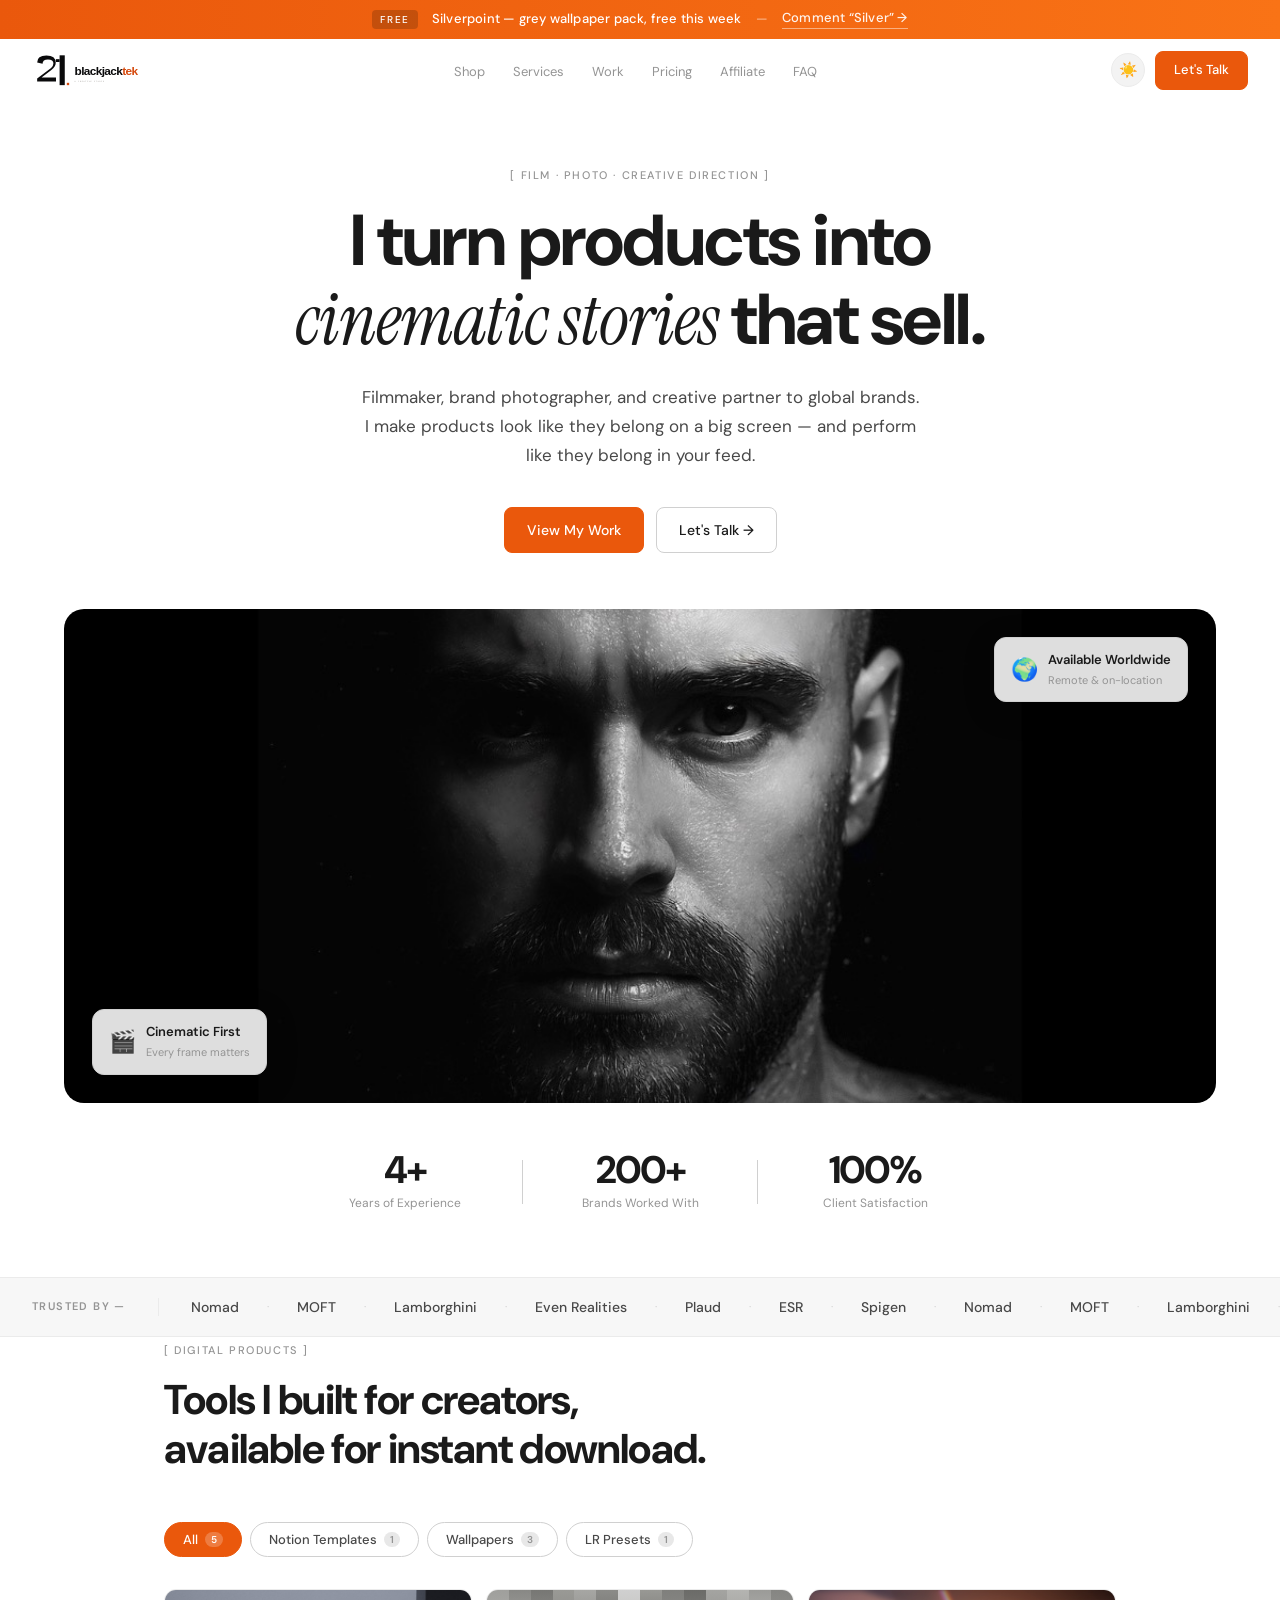
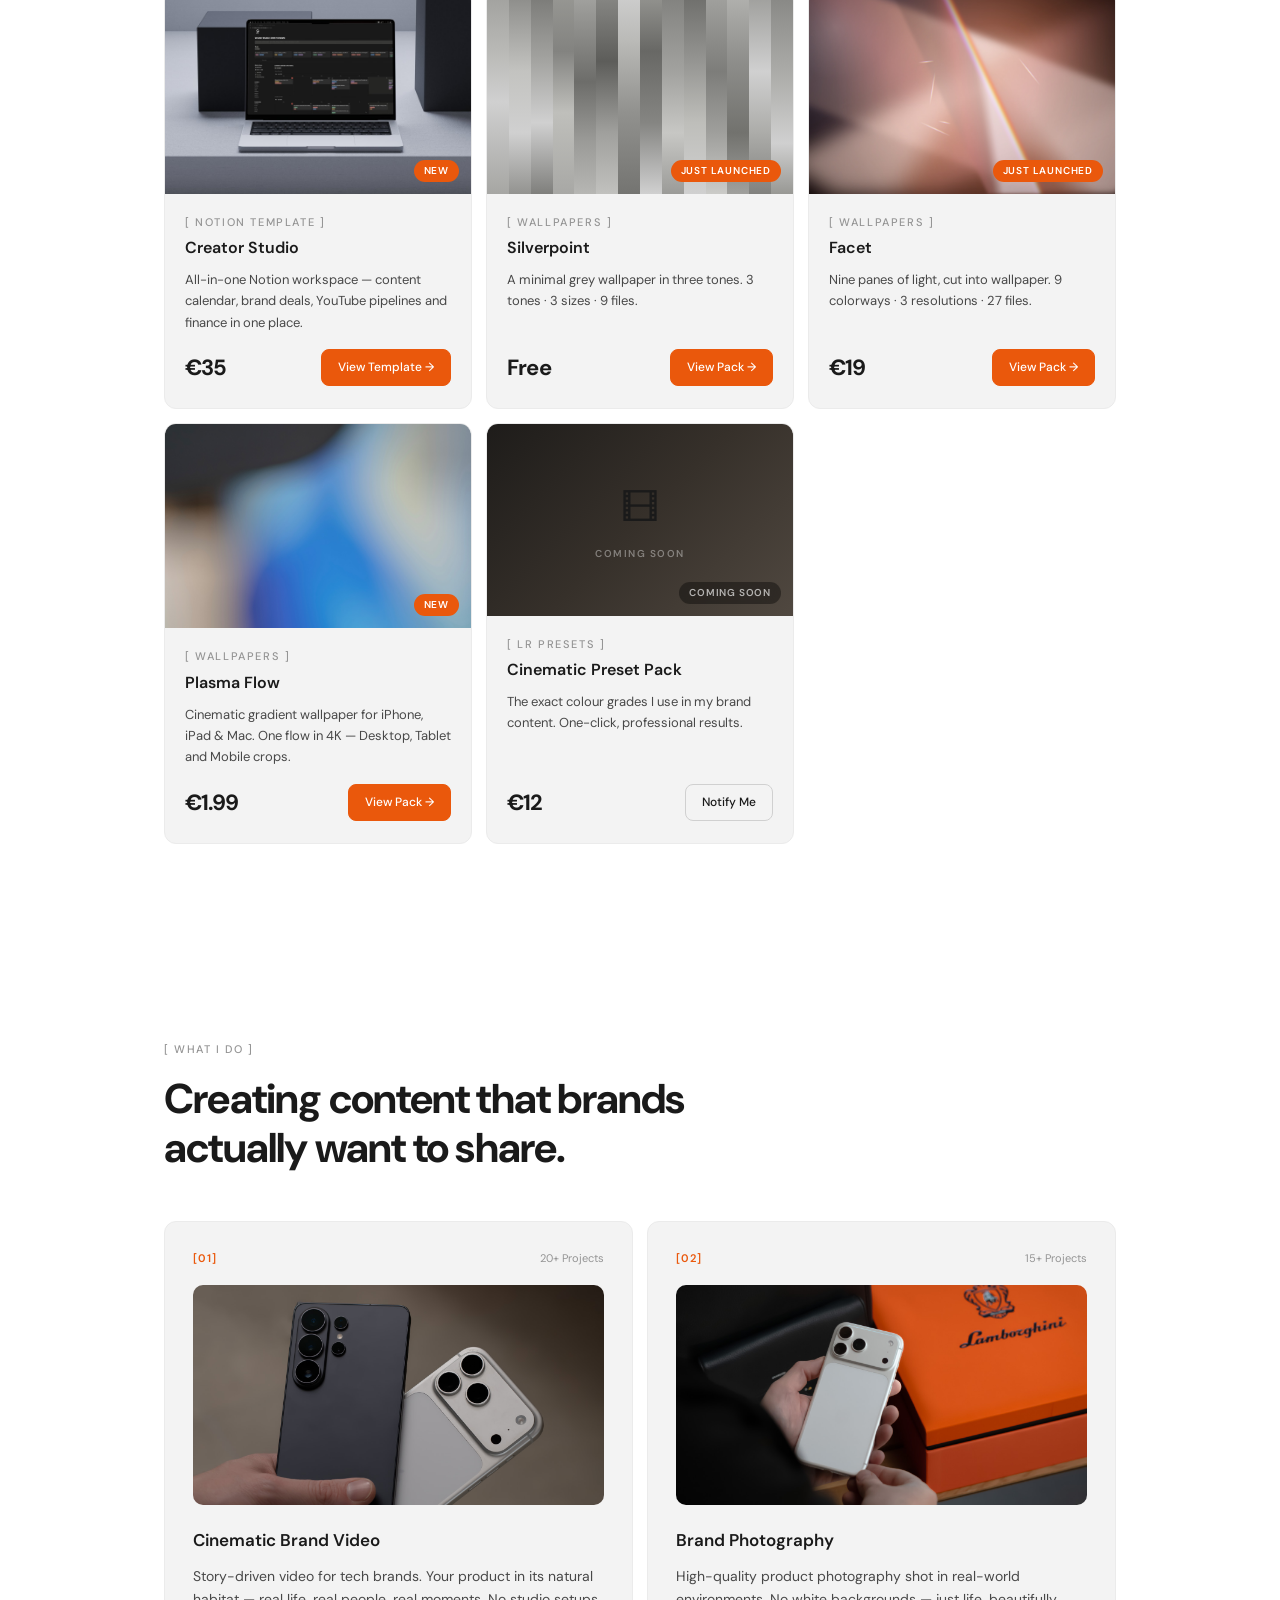
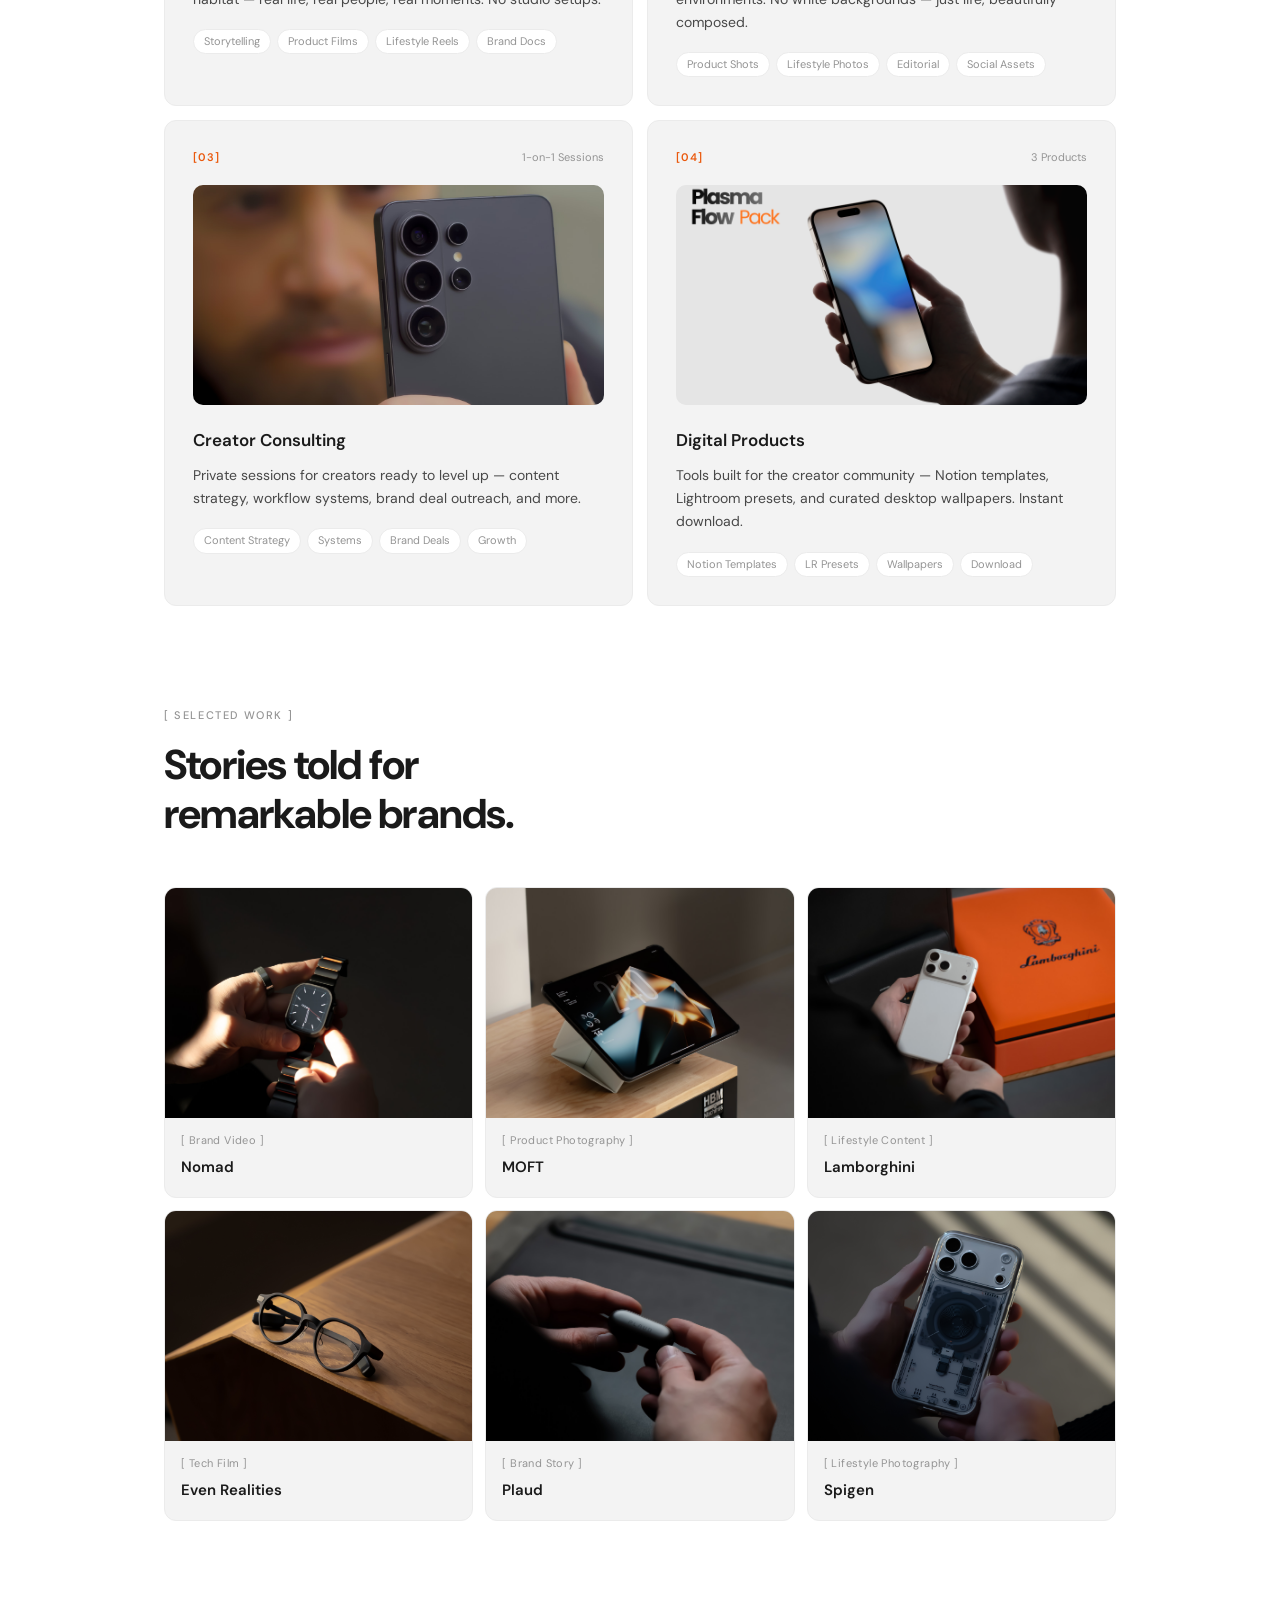
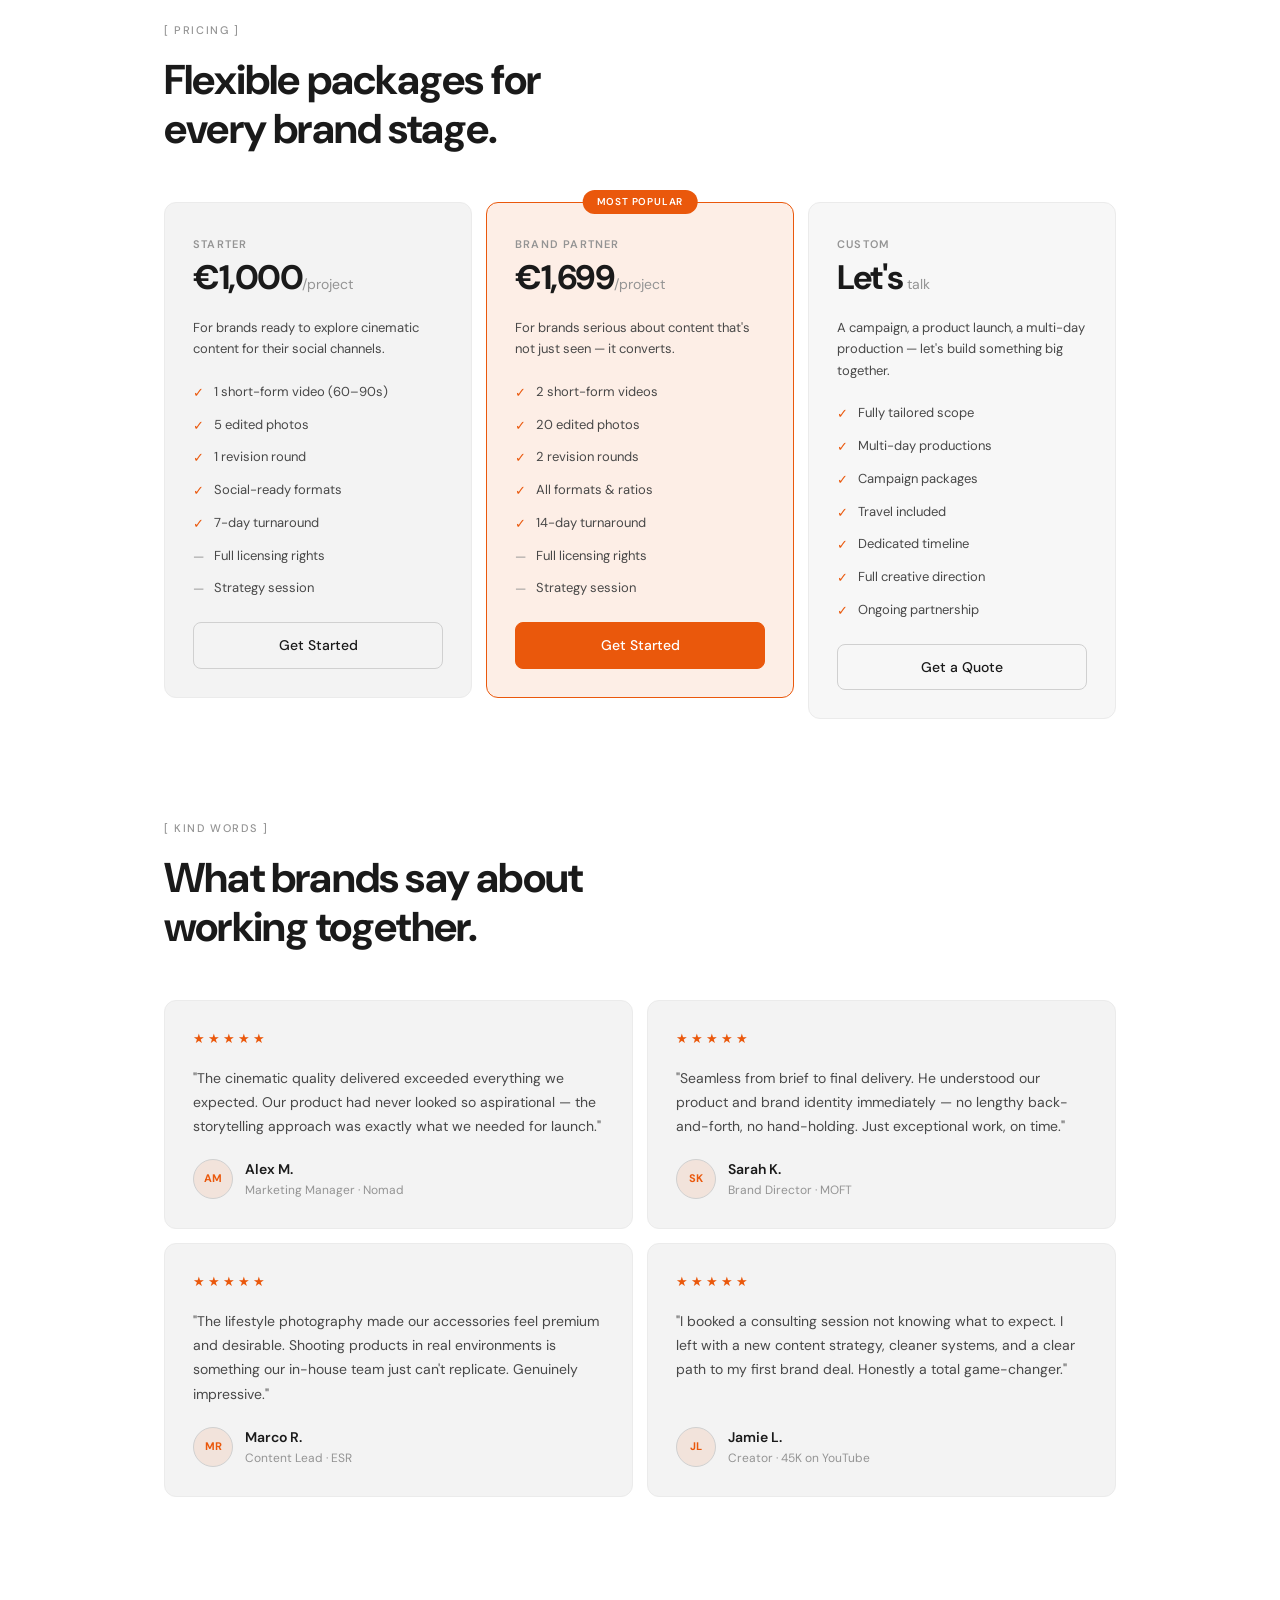
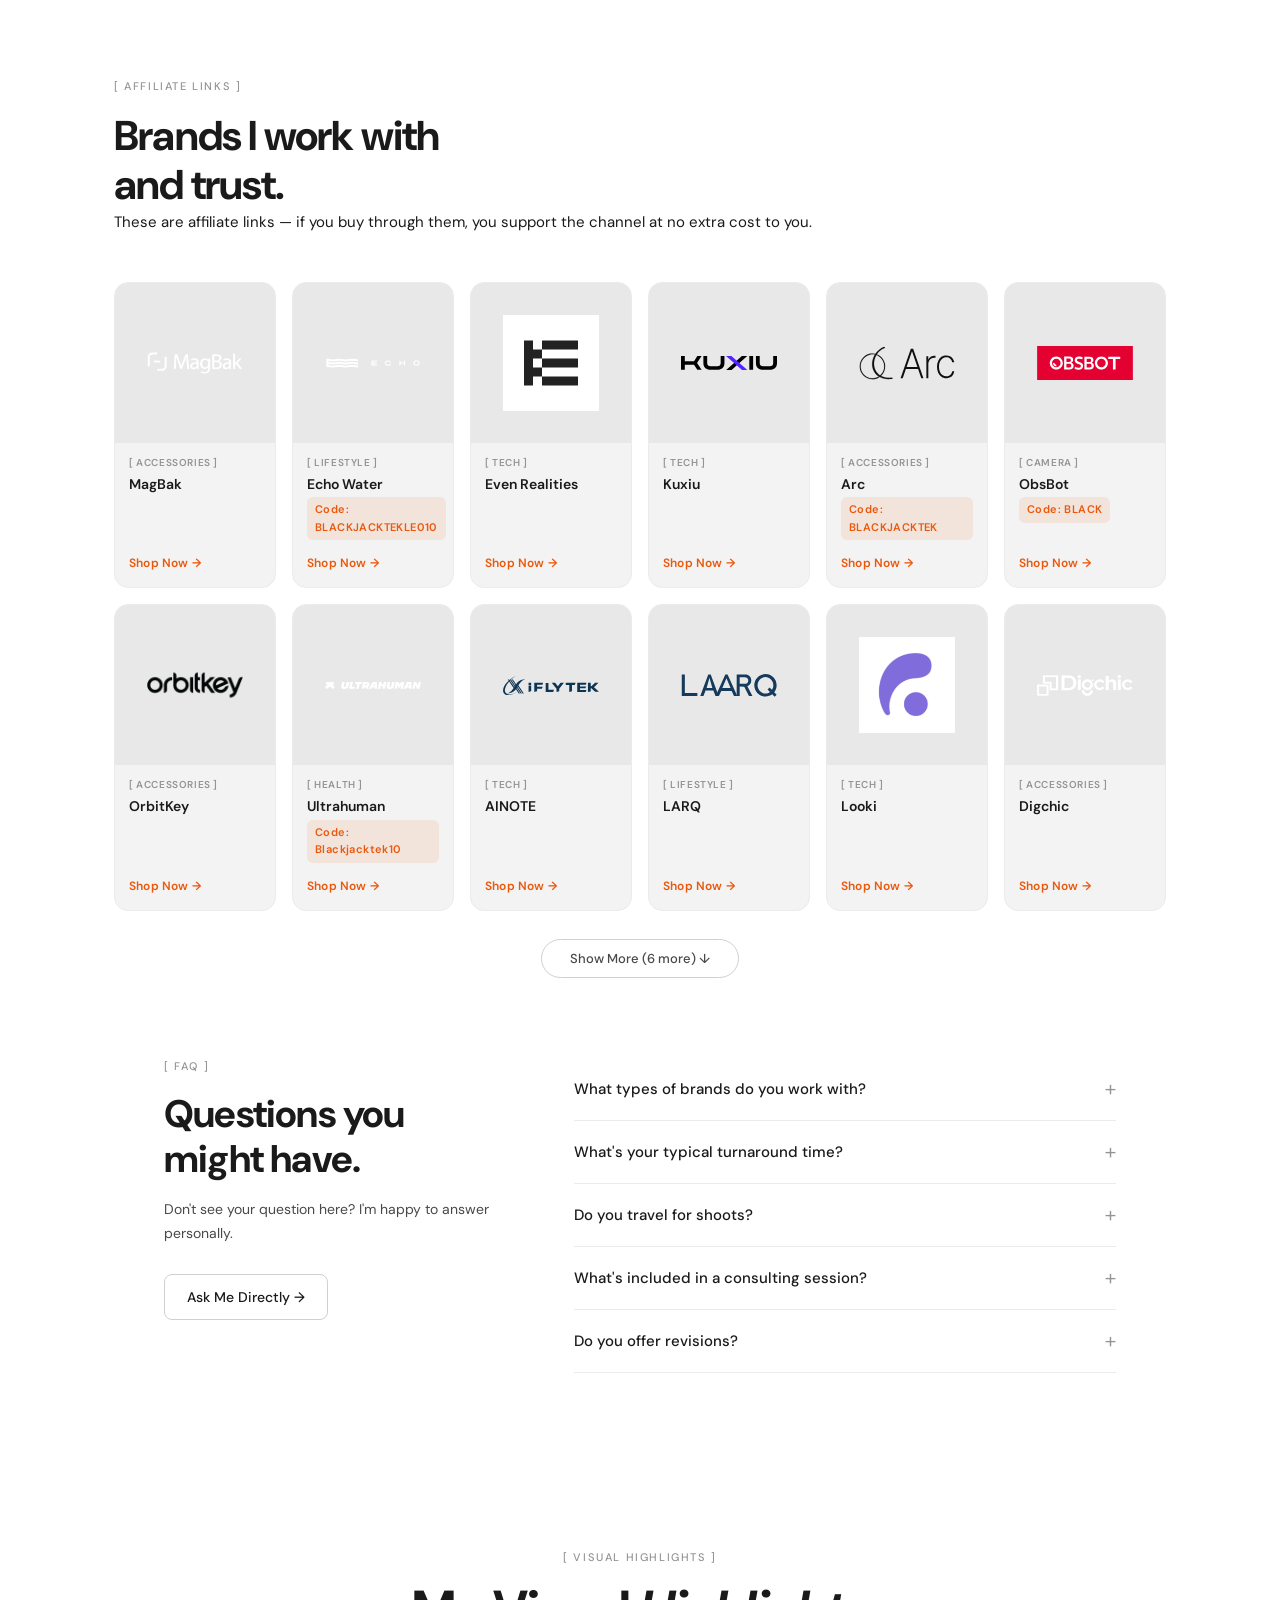
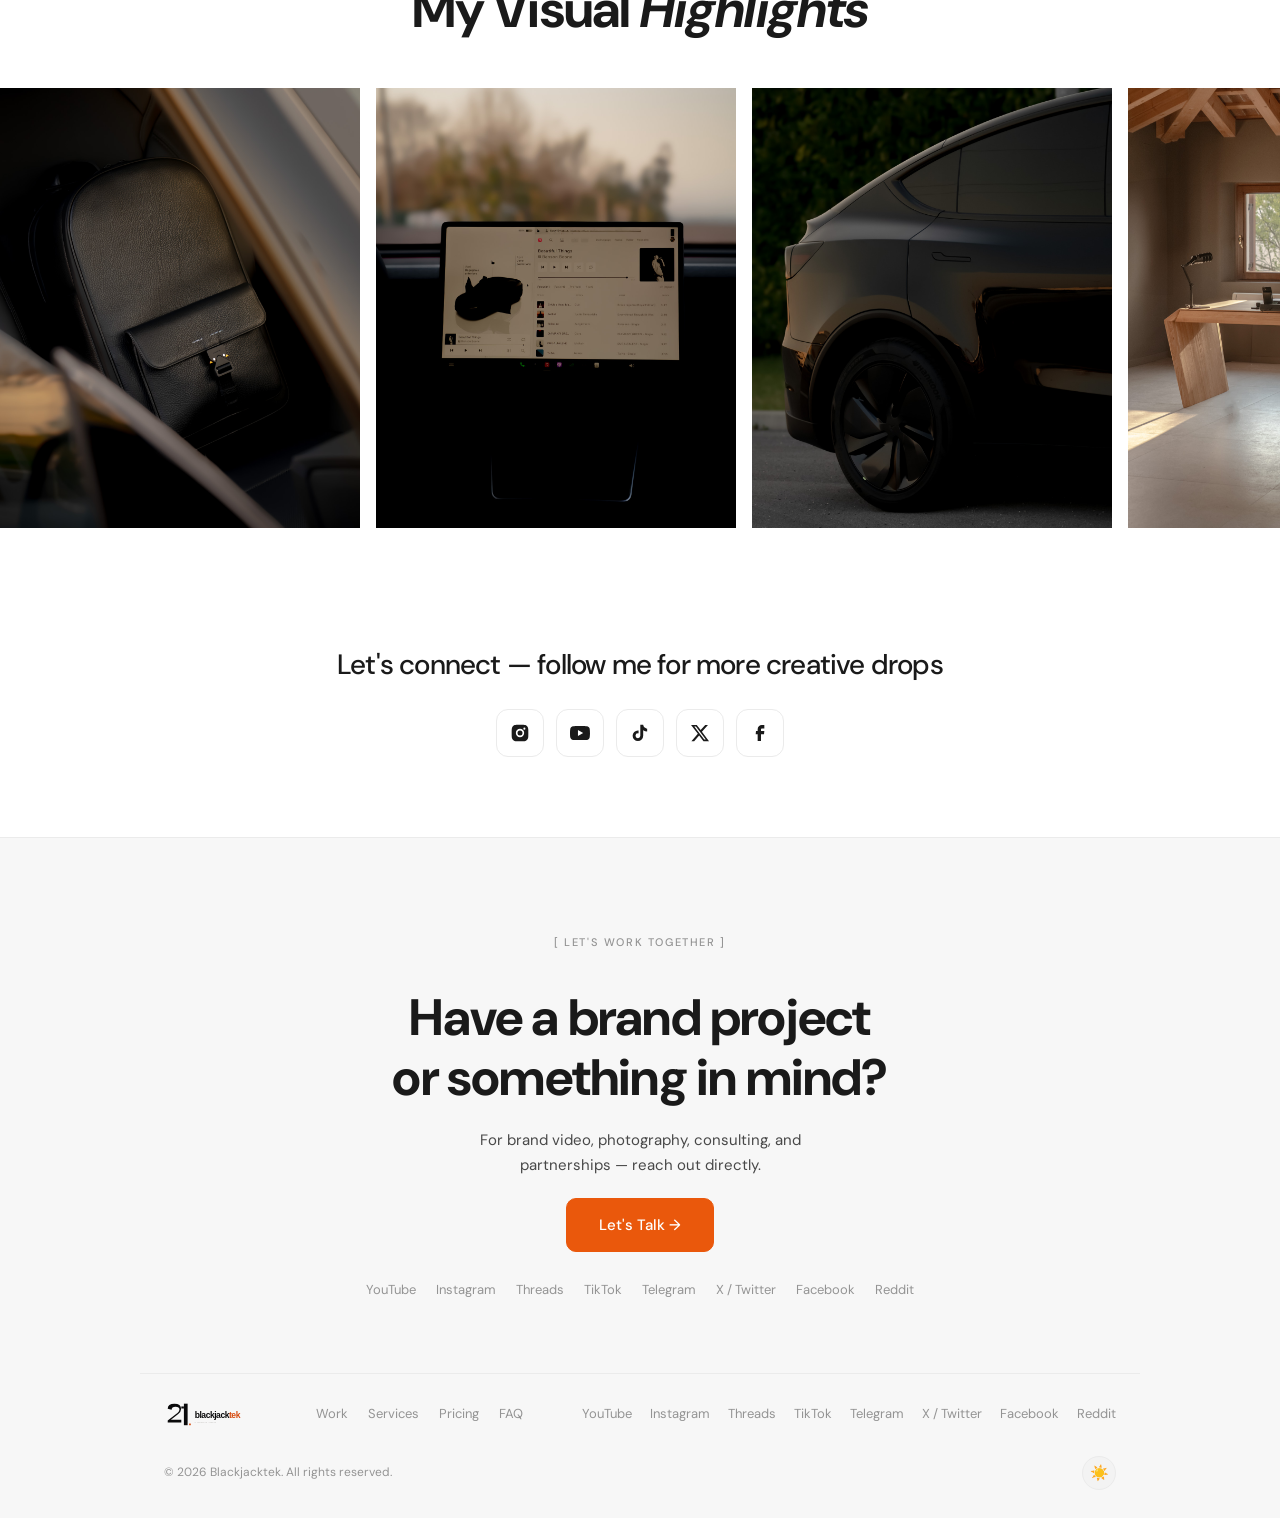
==== index.html @ 95589af9 "Silverpoint: launch free wallpaper pack landing page - Add silverpoint.html — landing page on the sh" ====
<!DOCTYPE html>
<html lang="en" data-theme="dark">
<head>
  <meta charset="UTF-8" />
  <meta name="viewport" content="width=device-width, initial-scale=1.0" />
  <title>Blackjacktek — Cinematic Branding Studio</title>
  <link rel="preconnect" href="https://fonts.googleapis.com" />
  <link rel="preconnect" href="https://fonts.gstatic.com" crossorigin />
  <link href="https://fonts.googleapis.com/css2?family=DM+Sans:ital,opsz,wght@0,9..40,300;0,9..40,400;0,9..40,500;0,9..40,600;0,9..40,700;1,9..40,400&family=Instrument+Serif:ital@0;1&display=swap" rel="stylesheet" />
  <link rel="stylesheet" href="style.css" />
  <link rel="icon" type="image/png" href="brand/favicon.png" />
  <style>
    /* Launch-announcement strip — remove or hide after April 28 */
    .launch-strip {
      display: flex;
      align-items: center;
      justify-content: center;
      gap: 14px;
      padding: 10px 24px;
      background: linear-gradient(90deg, var(--accent) 0%, #f97316 100%);
      color: #fff;
      font-size: 13px;
      line-height: 1.3;
      font-weight: 500;
      letter-spacing: .2px;
      transition: filter .15s;
      position: relative; z-index: 201;
    }
    .launch-strip:hover { filter: brightness(1.06); }
    .launch-strip em {
      font-family: 'Instrument Serif', Georgia, serif;
      font-style: italic;
      font-weight: 400;
      font-size: 15px;
      letter-spacing: 0;
    }
    .launch-strip .ls-tag {
      font-size: 10px;
      letter-spacing: 1.6px;
      text-transform: uppercase;
      background: rgba(0,0,0,.18);
      border-radius: 4px;
      padding: 3px 8px;
    }
    .launch-strip .ls-cta {
      opacity: .92;
      border-bottom: 1px solid rgba(255,255,255,.5);
      padding-bottom: 1px;
    }
    .launch-strip .ls-sep { opacity: .5; }
    @media (max-width: 640px) {
      .launch-strip { font-size: 12px; padding: 9px 14px; gap: 8px; }
      .launch-strip em { font-size: 13px; }
      .launch-strip .ls-sep, .launch-strip .ls-cta { display: none; }
    }
  </style>
  <script>
    (function(){
      const t=localStorage.getItem('theme')||(window.matchMedia('(prefers-color-scheme:light)').matches?'light':'dark');
      document.documentElement.setAttribute('data-theme',t);
      // Always start at the very top — never restore scroll position
      if (history.scrollRestoration) history.scrollRestoration = 'manual';
      history.replaceState(null, '', window.location.pathname + window.location.search);
      window.scrollTo(0, 0);
    })();
  </script>
</head>
<body>

<!-- ══════════════════════════════════════
     LAUNCH STRIP — Facet announcement banner
══════════════════════════════════════ -->
<a href="https://www.instagram.com/blackjacktek/" data-cta="post" target="_blank" rel="noopener" class="launch-strip">
  <span class="ls-tag">Free</span>
  <span>Silverpoint — grey wallpaper pack, free this week</span>
  <span class="ls-sep">—</span>
  <span class="ls-cta">Comment “Silver” →</span>
</a>

<!-- ══════════════════════════════════════
     NAV
══════════════════════════════════════ -->
<nav class="nav" id="nav">
  <a href="#" class="nav-logo">
    <img class="nav-logo-img nav-logo-light" src="brand/blackjacktek-full-color.svg" alt="Blackjacktek" />
    <img class="nav-logo-img nav-logo-dark" src="brand/blackjacktek-full-knockout.svg" alt="Blackjacktek" />
  </a>
  <ul class="nav-links">
    <li><a href="#shop">Shop</a></li>
    <li><a href="#services">Services</a></li>
    <li><a href="#work">Work</a></li>
    <li><a href="#pricing">Pricing</a></li>
    <li><a href="#gear">Affiliate</a></li>
    <li><a href="#faq">FAQ</a></li>
  </ul>
  <div class="nav-end">
    <button class="theme-toggle" id="theme-toggle" aria-label="Toggle theme">🌙</button>
    <a href="#contact" class="btn btn-primary nav-cta">Let's Talk</a>
  </div>
</nav>

<!-- ══════════════════════════════════════
     HERO
══════════════════════════════════════ -->
<section class="hero">
  <div class="hero-center">
    <span class="label">[ Film · Photo · Creative Direction ]</span>
    <h1>I turn products into<br><em>cinematic stories</em> that sell.</h1>
    <p class="hero-sub">Filmmaker, brand photographer, and creative partner to global brands.<br class="hide-mobile">I make products look like they belong on a big screen — and perform like they belong in your feed.</p>
    <div class="hero-actions">
      <a href="#work" class="btn btn-primary">View My Work</a>
      <a href="#contact" class="btn btn-ghost">Let's Talk →</a>
    </div>
  </div>
  <div class="hero-img">
    <img src="hero.jpg" alt="Blackjacktek" />
    <div class="hero-float hero-float--a">
      <span class="float-icon">🎬</span>
      <div>
        <div class="float-title">Cinematic First</div>
        <div class="float-sub">Every frame matters</div>
      </div>
    </div>
    <div class="hero-float hero-float--b">
      <span class="float-icon">🌍</span>
      <div>
        <div class="float-title">Available Worldwide</div>
        <div class="float-sub">Remote &amp; on-location</div>
      </div>
    </div>
  </div>
  <div class="hero-stats">
    <div class="stat">
      <div class="stat-num"><span class="count" data-target="4">0</span>+</div>
      <div class="stat-label">Years of Experience</div>
    </div>
    <div class="stat-sep"></div>
    <div class="stat">
      <div class="stat-num"><span class="count" data-target="200">0</span>+</div>
      <div class="stat-label">Brands Worked With</div>
    </div>
    <div class="stat-sep"></div>
    <div class="stat">
      <div class="stat-num"><span class="count" data-target="100">0</span>%</div>
      <div class="stat-label">Client Satisfaction</div>
    </div>
  </div>
</section>

<!-- ══════════════════════════════════════
     MARQUEE
══════════════════════════════════════ -->
<div class="marquee-section">
  <span class="marquee-label">Trusted by —</span>
  <div class="marquee-track">
    <div class="marquee-inner">
      <span>Nomad</span><span class="sep">·</span>
      <span>MOFT</span><span class="sep">·</span>
      <span>Lamborghini</span><span class="sep">·</span>
      <span>Even Realities</span><span class="sep">·</span>
      <span>Plaud</span><span class="sep">·</span>
      <span>ESR</span><span class="sep">·</span>
      <span>Spigen</span><span class="sep">·</span>
      <span>Nomad</span><span class="sep">·</span>
      <span>MOFT</span><span class="sep">·</span>
      <span>Lamborghini</span><span class="sep">·</span>
      <span>Even Realities</span><span class="sep">·</span>
      <span>Plaud</span><span class="sep">·</span>
      <span>ESR</span><span class="sep">·</span>
      <span>Spigen</span><span class="sep">·</span>
    </div>
  </div>
</div>

<!-- ══════════════════════════════════════
     SHOP / DIGITAL PRODUCTS
══════════════════════════════════════ -->
<section class="shop" id="shop">
  <div class="section-header">
    <span class="label">[ Digital Products ]</span>
    <h2>Tools I built for creators,<br>available for instant download.</h2>
  </div>

  <!-- Category Tabs -->
  <div class="shop-tabs" role="tablist">
    <button class="shop-tab active" data-filter="all" role="tab">All <span class="shop-tab-count">5</span></button>
    <button class="shop-tab" data-filter="notion" role="tab">Notion Templates <span class="shop-tab-count">1</span></button>
    <button class="shop-tab" data-filter="wallpapers" role="tab">Wallpapers <span class="shop-tab-count">3</span></button>
    <button class="shop-tab" data-filter="presets" role="tab">LR Presets <span class="shop-tab-count">1</span></button>
  </div>

  <!-- Products Grid -->
  <div class="products-grid" id="products-grid">

    <a href="creator-studio.html" class="product-card product-card--link" data-category="notion">
      <div class="product-thumb product-thumb--gallery">
        <img src="creator-studio-assets/thumbnail.jpg" alt="Creator Studio — Notion Template" class="product-gallery-main" />
        <span class="product-badge product-badge--new">New</span>
      </div>
      <div class="product-body">
        <span class="label">[ Notion Template ]</span>
        <h3>Creator Studio</h3>
        <p>All-in-one Notion workspace — content calendar, brand deals, YouTube pipelines and finance in one place.</p>
        <div class="product-footer">
          <span class="product-price">€35</span>
          <span class="btn btn-primary btn-sm">View Template →</span>
        </div>
      </div>
    </a>

    <a href="silverpoint.html" class="product-card product-card--link" data-category="wallpapers">
      <div class="product-thumb product-thumb--gallery"><div style="position:absolute;inset:0;display:flex"><div style="flex:1;height:100%;background:linear-gradient(to bottom, rgb(159,159,156) 0%, rgb(185,185,182) 30%, rgb(208,208,208) 55%, rgb(166,166,163) 100%)"></div><div style="flex:1;height:100%;background:linear-gradient(to bottom, rgb(136,136,133) 0%, rgb(195,195,192) 40%, rgb(208,208,208) 70%, rgb(147,147,144) 100%)"></div><div style="flex:1;height:100%;background:linear-gradient(to bottom, rgb(119,119,116) 0%, rgb(164,164,161) 35%, rgb(208,208,208) 65%, rgb(127,127,124) 100%)"></div><div style="flex:1;height:100%;background:linear-gradient(to bottom, rgb(153,153,149) 0%, rgb(131,131,128) 30%, rgb(191,191,187) 60%, rgb(168,168,165) 100%)"></div><div style="flex:1;height:100%;background:linear-gradient(to bottom, rgb(166,166,163) 0%, rgb(109,109,106) 45%, rgb(156,156,153) 75%, rgb(182,182,179) 100%)"></div><div style="flex:1;height:100%;background:linear-gradient(to bottom, rgb(139,139,136) 0%, rgb(93,93,90) 35%, rgb(160,160,157) 70%, rgb(193,193,190) 100%)"></div><div style="flex:1;height:100%;background:linear-gradient(to bottom, rgb(208,208,208) 0%, rgb(186,186,183) 25%, rgb(145,145,142) 60%, rgb(116,116,113) 100%)"></div><div style="flex:1;height:100%;background:linear-gradient(to bottom, rgb(152,152,148) 0%, rgb(104,104,101) 30%, rgb(133,133,130) 65%, rgb(208,208,208) 100%)"></div><div style="flex:1;height:100%;background:linear-gradient(to bottom, rgb(127,127,124) 0%, rgb(162,162,159) 40%, rgb(199,199,196) 70%, rgb(155,155,152) 100%)"></div><div style="flex:1;height:100%;background:linear-gradient(to bottom, rgb(107,107,104) 0%, rgb(149,149,146) 35%, rgb(190,190,186) 65%, rgb(208,208,208) 100%)"></div><div style="flex:1;height:100%;background:linear-gradient(to bottom, rgb(164,164,161) 0%, rgb(125,125,122) 40%, rgb(159,159,156) 70%, rgb(203,203,200) 100%)"></div><div style="flex:1;height:100%;background:linear-gradient(to bottom, rgb(180,180,177) 0%, rgb(142,142,139) 35%, rgb(114,114,110) 70%, rgb(160,160,157) 100%)"></div><div style="flex:1;height:100%;background:linear-gradient(to bottom, rgb(155,155,152) 0%, rgb(208,208,208) 40%, rgb(172,172,169) 70%, rgb(129,129,126) 100%)"></div><div style="flex:1;height:100%;background:linear-gradient(to bottom, rgb(133,133,130) 0%, rgb(176,176,173) 45%, rgb(208,208,208) 75%, rgb(152,152,148) 100%)"></div></div><span class="product-badge product-badge--new">Just Launched</span></div>
      <div class="product-body">
        <span class="label">[ Wallpapers ]</span>
        <h3>Silverpoint</h3>
        <p>A minimal grey wallpaper in three tones. 3 tones &middot; 3 sizes &middot; 9 files.</p>
        <div class="product-footer">
          <span class="product-price">Free</span>
          <span class="btn btn-primary btn-sm">View Pack →</span>
        </div>
      </div>
    </a>

    <a href="facet.html" class="product-card product-card--link" data-category="wallpapers">
      <div class="product-thumb product-thumb--gallery">
        <img src="facet-assets/wallpapers/facet_dawn_desktop_7680x4320.jpg" alt="Facet Wallpaper Pack" class="product-gallery-main" />
        <span class="product-badge product-badge--new">Just Launched</span>
      </div>
      <div class="product-body">
        <span class="label">[ Wallpapers ]</span>
        <h3>Facet</h3>
        <p>Nine panes of light, cut into wallpaper. 9 colorways · 3 resolutions · 27 files.</p>
        <div class="product-footer">
          <span class="product-price">€19</span>
          <span class="btn btn-primary btn-sm">View Pack →</span>
        </div>
      </div>
    </a>

    <a href="plasma-flow.html" class="product-card product-card--link" data-category="wallpapers">
      <div class="product-thumb product-thumb--gallery">
        <img src="plasma-assets/plasma-wallpaper.jpg" alt="Plasma Flow Wallpaper Pack" class="product-gallery-main" />
        <span class="product-badge product-badge--new">New</span>
      </div>
      <div class="product-body">
        <span class="label">[ Wallpapers ]</span>
        <h3>Plasma Flow</h3>
        <p>Cinematic gradient wallpaper for iPhone, iPad &amp; Mac. One flow in 4K — Desktop, Tablet and Mobile crops.</p>
        <div class="product-footer">
          <span class="product-price">€1.99</span>
          <span class="btn btn-primary btn-sm">View Pack →</span>
        </div>
      </div>
    </a>

    <div class="product-card" data-category="presets">
      <div class="product-thumb product-thumb--presets">
        <div class="product-soon">
          <span class="product-soon-icon">🎞</span>
          <span class="product-soon-text">Coming Soon</span>
        </div>
        <span class="product-badge product-badge--soon">Coming Soon</span>
      </div>
      <div class="product-body">
        <span class="label">[ LR Presets ]</span>
        <h3>Cinematic Preset Pack</h3>
        <p>The exact colour grades I use in my brand content. One-click, professional results.</p>
        <div class="product-footer">
          <span class="product-price">€12</span>
          <a href="#" class="btn btn-ghost btn-sm">Notify Me</a>
        </div>
      </div>
    </div>

  </div>

  <button class="show-more-btn" id="shop-show-more" style="display:none">Show More ↓</button>
</section>

<!-- ══════════════════════════════════════
     SERVICES
══════════════════════════════════════ -->
<section class="services" id="services">
  <div class="section-header">
    <span class="label">[ What I Do ]</span>
    <h2>Creating content that brands<br>actually want to share.</h2>
  </div>
  <div class="services-grid">

    <div class="service-card">
      <div class="service-top">
        <span class="service-num">[01]</span>
        <span class="service-count">20+ Projects</span>
      </div>
      <div class="service-img"><img src="Web10.jpg" alt="Cinematic brand video project"></div>
      <h3>Cinematic Brand Video</h3>
      <p>Story-driven video for tech brands. Your product in its natural habitat — real life, real people, real moments. No studio setups.</p>
      <div class="service-tags">
        <span>Storytelling</span><span>Product Films</span><span>Lifestyle Reels</span><span>Brand Docs</span>
      </div>
    </div>

    <div class="service-card">
      <div class="service-top">
        <span class="service-num">[02]</span>
        <span class="service-count">15+ Projects</span>
      </div>
      <div class="service-img"><img src="Web6.jpg" alt="Brand photography project"></div>
      <h3>Brand Photography</h3>
      <p>High-quality product photography shot in real-world environments. No white backgrounds — just life, beautifully composed.</p>
      <div class="service-tags">
        <span>Product Shots</span><span>Lifestyle Photos</span><span>Editorial</span><span>Social Assets</span>
      </div>
    </div>

    <div class="service-card">
      <div class="service-top">
        <span class="service-num">[03]</span>
        <span class="service-count">1-on-1 Sessions</span>
      </div>
      <div class="service-img"><img src="Web12.jpg" alt="Creator consulting session"></div>
      <h3>Creator Consulting</h3>
      <p>Private sessions for creators ready to level up — content strategy, workflow systems, brand deal outreach, and more.</p>
      <div class="service-tags">
        <span>Content Strategy</span><span>Systems</span><span>Brand Deals</span><span>Growth</span>
      </div>
    </div>

    <div class="service-card">
      <div class="service-top">
        <span class="service-num">[04]</span>
        <span class="service-count">3 Products</span>
      </div>
      <div class="service-img"><img src="Plasma_5.png" alt="Digital products - desktop wallpapers"></div>
      <h3>Digital Products</h3>
      <p>Tools built for the creator community — Notion templates, Lightroom presets, and curated desktop wallpapers. Instant download.</p>
      <div class="service-tags">
        <span>Notion Templates</span><span>LR Presets</span><span>Wallpapers</span><span>Download</span>
      </div>
    </div>

  </div>
</section>

<!-- ══════════════════════════════════════
     WORK
══════════════════════════════════════ -->
<section class="work" id="work">
  <div class="section-header">
    <span class="label">[ Selected Work ]</span>
    <h2>Stories told for<br>remarkable brands.</h2>
  </div>
  <div class="work-grid">

    <a class="work-card" href="#">
      <div class="work-thumb"><img src="Nomad.jpg" alt="Nomad brand video"></div>
      <div class="work-meta">
        <span class="work-cat">[ Brand Video ]</span>
        <h3>Nomad</h3>
      </div>
    </a>

    <a class="work-card" href="#">
      <div class="work-thumb"><img src="Moft2.jpg" alt="MOFT product photography"></div>
      <div class="work-meta">
        <span class="work-cat">[ Product Photography ]</span>
        <h3>MOFT</h3>
      </div>
    </a>

    <a class="work-card" href="#">
      <div class="work-thumb"><img src="Web6.jpg" alt="Lamborghini lifestyle content"></div>
      <div class="work-meta">
        <span class="work-cat">[ Lifestyle Content ]</span>
        <h3>Lamborghini</h3>
      </div>
    </a>

    <a class="work-card" href="#">
      <div class="work-thumb"><img src="EvenG2.jpg" alt="Even Realities tech film"></div>
      <div class="work-meta">
        <span class="work-cat">[ Tech Film ]</span>
        <h3>Even Realities</h3>
      </div>
    </a>

    <a class="work-card" href="#">
      <div class="work-thumb"><img src="Plaud.jpg" alt="Plaud brand story"></div>
      <div class="work-meta">
        <span class="work-cat">[ Brand Story ]</span>
        <h3>Plaud</h3>
      </div>
    </a>

    <a class="work-card" href="#">
      <div class="work-thumb"><img src="Spigen.jpg" alt="ESR × Spigen lifestyle photography"></div>
      <div class="work-meta">
        <span class="work-cat">[ Lifestyle Photography ]</span>
        <h3>Spigen</h3>
      </div>
    </a>

  </div>
  <button class="show-more-btn" id="work-show-more" style="display:none">Show More ↓</button>
</section>

<!-- ══════════════════════════════════════
     PRICING
══════════════════════════════════════ -->
<section class="pricing" id="pricing">
  <div class="section-header">
    <span class="label">[ Pricing ]</span>
    <h2>Flexible packages for<br>every brand stage.</h2>
  </div>
  <div class="pricing-grid">

    <div class="pricing-card">
      <div class="plan-header">
        <span class="plan-name">Starter</span>
        <div class="plan-price">€1,000<span class="plan-per">/project</span></div>
      </div>
      <p class="plan-desc">For brands ready to explore cinematic content for their social channels.</p>
      <ul class="plan-features">
        <li><span class="chk">✓</span>1 short-form video (60–90s)</li>
        <li><span class="chk">✓</span>5 edited photos</li>
        <li><span class="chk">✓</span>1 revision round</li>
        <li><span class="chk">✓</span>Social-ready formats</li>
        <li><span class="chk">✓</span>7-day turnaround</li>
        <li><span class="chk off">—</span>Full licensing rights</li>
        <li><span class="chk off">—</span>Strategy session</li>
      </ul>
      <a href="#contact" class="btn btn-ghost plan-btn">Get Started</a>
    </div>

    <div class="pricing-card pricing-card--featured">
      <div class="plan-badge">Most Popular</div>
      <div class="plan-header">
        <span class="plan-name">Brand Partner</span>
        <div class="plan-price">€1,699<span class="plan-per">/project</span></div>
      </div>
      <p class="plan-desc">For brands serious about content that's not just seen — it converts.</p>
      <ul class="plan-features">
        <li><span class="chk">✓</span>2 short-form videos</li>
        <li><span class="chk">✓</span>20 edited photos</li>
        <li><span class="chk">✓</span>2 revision rounds</li>
        <li><span class="chk">✓</span>All formats &amp; ratios</li>
        <li><span class="chk">✓</span>14-day turnaround</li>
        <li><span class="chk off">—</span>Full licensing rights</li>
        <li><span class="chk off">—</span>Strategy session</li>
      </ul>
      <a href="#contact" class="btn btn-primary plan-btn">Get Started</a>
    </div>

    <div class="pricing-card pricing-card--custom">
      <div class="plan-header">
        <span class="plan-name">Custom</span>
        <div class="plan-price">Let's<span class="plan-per"> talk</span></div>
      </div>
      <p class="plan-desc">A campaign, a product launch, a multi-day production — let's build something big together.</p>
      <ul class="plan-features">
        <li><span class="chk">✓</span>Fully tailored scope</li>
        <li><span class="chk">✓</span>Multi-day productions</li>
        <li><span class="chk">✓</span>Campaign packages</li>
        <li><span class="chk">✓</span>Travel included</li>
        <li><span class="chk">✓</span>Dedicated timeline</li>
        <li><span class="chk">✓</span>Full creative direction</li>
        <li><span class="chk">✓</span>Ongoing partnership</li>
      </ul>
      <a href="#contact" class="btn btn-ghost plan-btn">Get a Quote</a>
    </div>

  </div>
</section>

<!-- ══════════════════════════════════════
     TESTIMONIALS
══════════════════════════════════════ -->
<section class="testimonials">
  <div class="section-header">
    <span class="label">[ Kind Words ]</span>
    <h2>What brands say about<br>working together.</h2>
  </div>
  <div class="testi-grid">

    <div class="testi-card">
      <div class="testi-stars">★★★★★</div>
      <p>"The cinematic quality delivered exceeded everything we expected. Our product had never looked so aspirational — the storytelling approach was exactly what we needed for launch."</p>
      <div class="testi-author">
        <div class="testi-avatar">AM</div>
        <div>
          <div class="testi-name">Alex M.</div>
          <div class="testi-role">Marketing Manager · Nomad</div>
        </div>
      </div>
    </div>

    <div class="testi-card">
      <div class="testi-stars">★★★★★</div>
      <p>"Seamless from brief to final delivery. He understood our product and brand identity immediately — no lengthy back-and-forth, no hand-holding. Just exceptional work, on time."</p>
      <div class="testi-author">
        <div class="testi-avatar">SK</div>
        <div>
          <div class="testi-name">Sarah K.</div>
          <div class="testi-role">Brand Director · MOFT</div>
        </div>
      </div>
    </div>

    <div class="testi-card">
      <div class="testi-stars">★★★★★</div>
      <p>"The lifestyle photography made our accessories feel premium and desirable. Shooting products in real environments is something our in-house team just can't replicate. Genuinely impressive."</p>
      <div class="testi-author">
        <div class="testi-avatar">MR</div>
        <div>
          <div class="testi-name">Marco R.</div>
          <div class="testi-role">Content Lead · ESR</div>
        </div>
      </div>
    </div>

    <div class="testi-card">
      <div class="testi-stars">★★★★★</div>
      <p>"I booked a consulting session not knowing what to expect. I left with a new content strategy, cleaner systems, and a clear path to my first brand deal. Honestly a total game-changer."</p>
      <div class="testi-author">
        <div class="testi-avatar">JL</div>
        <div>
          <div class="testi-name">Jamie L.</div>
          <div class="testi-role">Creator · 45K on YouTube</div>
        </div>
      </div>
    </div>

  </div>
  <button class="show-more-btn" id="testi-show-more" style="display:none">Show More ↓</button>
</section>

<!-- ══════════════════════════════════════
     GEAR / AFFILIATE
══════════════════════════════════════ -->
<section class="gear" id="gear">
  <div class="section-header">
    <span class="label">[ Affiliate Links ]</span>
    <h2>Brands I work with<br>and trust.</h2>
    <p class="section-sub">These are affiliate links — if you buy through them, you support the channel at no extra cost to you.</p>
  </div>
  <div class="gear-grid" id="gear-grid">

    <a href="https://creators.magbak.com/blackjacktek48j" target="_blank" rel="noopener sponsored" class="gear-card">
      <div class="gear-thumb gear-thumb--logo"><img src="logos/magbak.png" alt="MagBak logo" /></div>
      <div class="gear-body">
        <span class="gear-cat">[ Accessories ]</span>
        <h3 class="gear-name">MagBak</h3>
        <span class="gear-cta">Shop Now →</span>
      </div>
    </a>

    <a href="https://echowater.com/discount/BLACKJACKTEKLE010" target="_blank" rel="noopener sponsored" class="gear-card">
      <div class="gear-thumb gear-thumb--logo"><img src="logos/echowater.png" alt="Echo Water logo" /></div>
      <div class="gear-body">
        <span class="gear-cat">[ Lifestyle ]</span>
        <h3 class="gear-name">Echo Water</h3>
        <span class="gear-discount">Code: BLACKJACKTEKLE010</span>
        <span class="gear-cta">Shop Now →</span>
      </div>
    </a>

    <a href="https://evenrealities.sjv.io/e1dKMZ" target="_blank" rel="noopener sponsored" class="gear-card">
      <div class="gear-thumb gear-thumb--logo"><img src="logos/evenrealities.png" alt="Even Realities logo" /></div>
      <div class="gear-body">
        <span class="gear-cat">[ Tech ]</span>
        <h3 class="gear-name">Even Realities</h3>
        <span class="gear-cta">Shop Now →</span>
      </div>
    </a>

    <a href="https://kuxiu.co/?ref=U3FKzHynELGQPX" target="_blank" rel="noopener sponsored" class="gear-card">
      <div class="gear-thumb gear-thumb--logo"><img src="logos/kuxiu.svg" alt="Kuxiu logo" /></div>
      <div class="gear-body">
        <span class="gear-cat">[ Tech ]</span>
        <h3 class="gear-name">Kuxiu</h3>
        <span class="gear-cta">Shop Now →</span>
      </div>
    </a>

    <a href="https://arc-checkout.myshopify.com/BLACKJACKTEK" target="_blank" rel="noopener sponsored" class="gear-card">
      <div class="gear-thumb gear-thumb--logo"><img src="logos/arc.svg" alt="Arc logo" /></div>
      <div class="gear-body">
        <span class="gear-cat">[ Accessories ]</span>
        <h3 class="gear-name">Arc</h3>
        <span class="gear-discount">Code: BLACKJACKTEK</span>
        <span class="gear-cta">Shop Now →</span>
      </div>
    </a>

    <a href="https://obsbot.com/store?ref=115ff7" target="_blank" rel="noopener sponsored" class="gear-card">
      <div class="gear-thumb gear-thumb--logo"><img src="logos/obsbot.svg" alt="ObsBot logo" /></div>
      <div class="gear-body">
        <span class="gear-cat">[ Camera ]</span>
        <h3 class="gear-name">ObsBot</h3>
        <span class="gear-discount">Code: BLACK</span>
        <span class="gear-cta">Shop Now →</span>
      </div>
    </a>

    <a href="https://orbitkey.com/?rf=bc24cb" target="_blank" rel="noopener sponsored" class="gear-card">
      <div class="gear-thumb gear-thumb--logo"><img src="logos/orbitkey.png" alt="OrbitKey logo" /></div>
      <div class="gear-body">
        <span class="gear-cat">[ Accessories ]</span>
        <h3 class="gear-name">OrbitKey</h3>
        <span class="gear-cta">Shop Now →</span>
      </div>
    </a>

    <a href="https://ultrahuman.com/home?ref=blackjacktek" target="_blank" rel="noopener sponsored" class="gear-card">
      <div class="gear-thumb gear-thumb--logo"><img src="logos/ultrahuman.svg" alt="Ultrahuman logo" /></div>
      <div class="gear-body">
        <span class="gear-cat">[ Health ]</span>
        <h3 class="gear-name">Ultrahuman</h3>
        <span class="gear-discount">Code: Blackjacktek10</span>
        <span class="gear-cta">Shop Now →</span>
      </div>
    </a>

    <a href="https://store.iflytek.com" target="_blank" rel="noopener sponsored" class="gear-card">
      <div class="gear-thumb gear-thumb--logo"><img src="logos/ainote.svg" alt="AINOTE logo" /></div>
      <div class="gear-body">
        <span class="gear-cat">[ Tech ]</span>
        <h3 class="gear-name">AINOTE</h3>
        <span class="gear-cta">Shop Now →</span>
      </div>
    </a>

    <a href="https://get.aspr.app/SH1EDE" target="_blank" rel="noopener sponsored" class="gear-card">
      <div class="gear-thumb gear-thumb--logo"><img src="logos/larq.svg" alt="LARQ logo" /></div>
      <div class="gear-body">
        <span class="gear-cat">[ Lifestyle ]</span>
        <h3 class="gear-name">LARQ</h3>
        <span class="gear-cta">Shop Now →</span>
      </div>
    </a>

    <a href="https://c2go.cc/blackjacktek" target="_blank" rel="noopener sponsored" class="gear-card">
      <div class="gear-thumb gear-thumb--logo"><img src="logos/looki.png" alt="Looki logo" /></div>
      <div class="gear-body">
        <span class="gear-cat">[ Tech ]</span>
        <h3 class="gear-name">Looki</h3>
        <span class="gear-cta">Shop Now →</span>
      </div>
    </a>

    <a href="https://digchic.com/user/signup/creator?code=dccE" target="_blank" rel="noopener sponsored" class="gear-card">
      <div class="gear-thumb gear-thumb--logo"><img src="logos/digchic.png" alt="Digchic logo" /></div>
      <div class="gear-body">
        <span class="gear-cat">[ Accessories ]</span>
        <h3 class="gear-name">Digchic</h3>
        <span class="gear-cta">Shop Now →</span>
      </div>
    </a>

  </div>
  <button class="show-more-btn" id="gear-show-more" style="display:none">Show More ↓</button>
</section>

<!-- ══════════════════════════════════════
     FAQ
══════════════════════════════════════ -->
<section class="faq" id="faq">
  <div class="faq-layout">
    <div class="faq-left">
      <span class="label">[ FAQ ]</span>
      <h2>Questions you<br>might have.</h2>
      <p class="faq-sub">Don't see your question here? I'm happy to answer personally.</p>
      <a href="#contact" class="btn btn-ghost">Ask Me Directly →</a>
    </div>
    <div class="faq-list">

      <div class="faq-item">
        <button class="faq-q" aria-expanded="false">
          What types of brands do you work with?
          <span class="faq-icon">+</span>
        </button>
        <div class="faq-a"><div class="faq-a-inner">
          <p>I specialise in tech and lifestyle brands — accessories, gadgets, productivity tools, wearables, and premium lifestyle products. If your product fits into someone's real daily life, I can make it look extraordinary.</p>
        </div></div>
      </div>

      <div class="faq-item">
        <button class="faq-q" aria-expanded="false">
          What's your typical turnaround time?
          <span class="faq-icon">+</span>
        </button>
        <div class="faq-a"><div class="faq-a-inner">
          <p>Starter projects are delivered within 7 business days. Brand Partner packages take around 14 days. Custom productions get a dedicated timeline agreed during briefing. I always communicate clearly on deadlines.</p>
        </div></div>
      </div>

      <div class="faq-item">
        <button class="faq-q" aria-expanded="false">
          Do you travel for shoots?
          <span class="faq-icon">+</span>
        </button>
        <div class="faq-a"><div class="faq-a-inner">
          <p>Yes — for Custom projects and large productions, I'm available for travel both domestically and internationally. Travel costs are factored into the custom quote. I'm also fully set up for remote concept shoots.</p>
        </div></div>
      </div>

      <div class="faq-item">
        <button class="faq-q" aria-expanded="false">
          What's included in a consulting session?
          <span class="faq-icon">+</span>
        </button>
        <div class="faq-a"><div class="faq-a-inner">
          <p>Each session is 60 minutes, fully tailored to you. We can cover content strategy, niche positioning, workflow setup, monetisation, brand deal outreach, or whatever is most pressing for where you are in your creator journey.</p>
        </div></div>
      </div>

      <div class="faq-item">
        <button class="faq-q" aria-expanded="false">
          Do you offer revisions?
          <span class="faq-icon">+</span>
        </button>
        <div class="faq-a"><div class="faq-a-inner">
          <p>Starter includes 1 revision round, Brand Partner includes 3. Custom projects include revisions as agreed in the scope. Because I work from a thorough brief upfront, major revisions are rarely needed.</p>
        </div></div>
      </div>

    </div>
  </div>
</section>

<!-- ══════════════════════════════════════
     VISUAL HIGHLIGHTS
══════════════════════════════════════ -->
<section class="highlights">
  <span class="label">[ Visual Highlights ]</span>
  <h2>My Visual <em>Highlights</em></h2>
  <div class="highlights-track">
    <img src="Web1.jpg" alt="Visual highlight" loading="lazy" />
    <img src="Web2.jpg" alt="Visual highlight" loading="lazy" />
    <img src="Web3.jpg" alt="Visual highlight" loading="lazy" />
    <img src="Web4.jpg" alt="Visual highlight" loading="lazy" />
    <img src="Web5.jpg" alt="Visual highlight" loading="lazy" />
    <img src="Web6.jpg" alt="Visual highlight" loading="lazy" />
    <img src="Web9.jpg" alt="Visual highlight" loading="lazy" />
    <img src="Web10.jpg" alt="Visual highlight" loading="lazy" />
    <img src="Web11.jpg" alt="Visual highlight" loading="lazy" />
    <img src="Web12.jpg" alt="Visual highlight" loading="lazy" />
  </div>
</section>

<!-- ══════════════════════════════════════
     CONNECT
══════════════════════════════════════ -->
<section class="connect">
  <h2>Let's connect — follow me for more creative drops</h2>
  <div class="connect-icons">
    <a href="http://instagram.com/BlackjackTek" target="_blank" rel="noopener" aria-label="Instagram">
      <svg viewBox="0 0 24 24" width="20" height="20" fill="currentColor"><path d="M12 2c2.717 0 3.056.01 4.122.06 1.065.05 1.79.217 2.428.465.66.254 1.216.598 1.772 1.153.509.5.902 1.105 1.153 1.772.247.637.415 1.363.465 2.428.047 1.066.06 1.405.06 4.122s-.01 3.056-.06 4.122c-.05 1.065-.218 1.79-.465 2.428a4.883 4.883 0 0 1-1.153 1.772c-.5.508-1.105.902-1.772 1.153-.637.247-1.363.415-2.428.465-1.066.047-1.405.06-4.122.06s-3.056-.01-4.122-.06c-1.065-.05-1.79-.218-2.428-.465a4.89 4.89 0 0 1-1.772-1.153A4.904 4.904 0 0 1 2.525 18.55c-.247-.637-.415-1.363-.465-2.428C2.013 15.056 2 14.717 2 12s.01-3.056.06-4.122c.05-1.066.217-1.79.465-2.428a4.88 4.88 0 0 1 1.153-1.772A4.897 4.897 0 0 1 5.45 2.525c.638-.248 1.362-.415 2.428-.465C8.944 2.013 9.283 2 12 2Zm0 5a5 5 0 1 0 0 10 5 5 0 0 0 0-10Zm0 8a3 3 0 1 1 0-6 3 3 0 0 1 0 6Zm5.25-9.5a1.25 1.25 0 1 0 0 2.5 1.25 1.25 0 0 0 0-2.5Z"/></svg>
    </a>
    <a href="https://youtube.com/@blackjacktek" target="_blank" rel="noopener" aria-label="YouTube">
      <svg viewBox="0 0 24 24" width="20" height="20" fill="currentColor"><path d="M23.498 6.186a3.016 3.016 0 0 0-2.122-2.136C19.505 3.545 12 3.545 12 3.545s-7.505 0-9.377.505A3.017 3.017 0 0 0 .502 6.186C0 8.07 0 12 0 12s0 3.93.502 5.814a3.016 3.016 0 0 0 2.122 2.136c1.871.505 9.376.505 9.376.505s7.505 0 9.377-.505a3.015 3.015 0 0 0 2.122-2.136C24 15.93 24 12 24 12s0-3.93-.502-5.814ZM9.545 15.568V8.432L15.818 12l-6.273 3.568Z"/></svg>
    </a>
    <a href="https://vm.tiktok.com/ZMNUq7fxf/" target="_blank" rel="noopener" aria-label="TikTok">
      <svg viewBox="0 0 24 24" width="20" height="20" fill="currentColor"><path d="M19.59 6.69a4.83 4.83 0 0 1-3.77-4.25V2h-3.45v13.67a2.89 2.89 0 0 1-2.88 2.5 2.89 2.89 0 0 1 0-5.78c.27 0 .54.04.8.1v-3.5a6.37 6.37 0 0 0-.8-.05A6.34 6.34 0 0 0 3.15 15.2a6.34 6.34 0 0 0 6.34 6.34 6.34 6.34 0 0 0 6.34-6.34V8.72a8.2 8.2 0 0 0 4.76 1.52V6.8a4.83 4.83 0 0 1-1-.11Z"/></svg>
    </a>
    <a href="https://mobile.twitter.com/_BlackjackTek_" target="_blank" rel="noopener" aria-label="X">
      <svg viewBox="0 0 24 24" width="20" height="20" fill="currentColor"><path d="M18.244 2.25h3.308l-7.227 8.26 8.502 11.24H16.17l-5.214-6.817L4.99 21.75H1.68l7.73-8.835L1.254 2.25H8.08l4.713 6.231 5.45-6.231Zm-1.161 17.52h1.833L7.084 4.126H5.117L17.083 19.77Z"/></svg>
    </a>
    <a href="https://www.facebook.com/people/BlackjackTek/100080445494729/" target="_blank" rel="noopener" aria-label="Facebook">
      <svg viewBox="0 0 24 24" width="20" height="20" fill="currentColor"><path d="M9.198 21.5h4v-8.01h3.604l.396-3.98h-4V7.5a1 1 0 0 1 1-1h3v-4h-3a5 5 0 0 0-5 5v2.01h-2l-.396 3.98h2.396v8.01Z"/></svg>
    </a>
  </div>
</section>

<!-- ══════════════════════════════════════
     FOOTER / CONTACT
══════════════════════════════════════ -->
<footer class="footer" id="contact">
  <div class="footer-cta">
    <span class="label">[ Let's Work Together ]</span>
    <h2>Have a brand project<br>or something in mind?</h2>
    <p class="footer-cta-sub">For brand video, photography, consulting, and partnerships — reach out directly.</p>
    <a href="mailto:blackjacktek@gmail.com" class="btn btn-primary btn-lg">Let's Talk →</a>
    <div class="footer-cta-social">
      <a href="https://youtube.com/@blackjacktek" target="_blank" rel="noopener">YouTube</a>
      <a href="http://instagram.com/BlackjackTek" target="_blank" rel="noopener">Instagram</a>
      <a href="https://www.threads.net/@blackjacktek" target="_blank" rel="noopener">Threads</a>
      <a href="https://vm.tiktok.com/ZMNUq7fxf/" target="_blank" rel="noopener">TikTok</a>
      <a href="https://t.me/blackjacktek" target="_blank" rel="noopener">Telegram</a>
      <a href="https://mobile.twitter.com/_BlackjackTek_" target="_blank" rel="noopener">X / Twitter</a>
      <a href="https://www.facebook.com/people/BlackjackTek/100080445494729/" target="_blank" rel="noopener">Facebook</a>
      <a href="https://www.reddit.com/u/BlackjackTek" target="_blank" rel="noopener">Reddit</a>
    </div>
  </div>
  <div class="footer-bottom">
    <span class="footer-logo">
      <img class="footer-logo-img footer-logo-light" src="brand/blackjacktek-full-color.svg" alt="Blackjacktek" />
      <img class="footer-logo-img footer-logo-dark" src="brand/blackjacktek-full-knockout.svg" alt="Blackjacktek" />
    </span>
    <nav class="footer-nav">
      <a href="#work">Work</a>
      <a href="#services">Services</a>
      <a href="#pricing">Pricing</a>
      <a href="#faq">FAQ</a>
    </nav>
    <div class="footer-social">
      <a href="https://youtube.com/@blackjacktek" target="_blank" rel="noopener">YouTube</a>
      <a href="http://instagram.com/BlackjackTek" target="_blank" rel="noopener">Instagram</a>
      <a href="https://www.threads.net/@blackjacktek" target="_blank" rel="noopener">Threads</a>
      <a href="https://vm.tiktok.com/ZMNUq7fxf/" target="_blank" rel="noopener">TikTok</a>
      <a href="https://t.me/blackjacktek" target="_blank" rel="noopener">Telegram</a>
      <a href="https://mobile.twitter.com/_BlackjackTek_" target="_blank" rel="noopener">X / Twitter</a>
      <a href="https://www.facebook.com/people/BlackjackTek/100080445494729/" target="_blank" rel="noopener">Facebook</a>
      <a href="https://www.reddit.com/u/BlackjackTek" target="_blank" rel="noopener">Reddit</a>
    </div>
  </div>
  <div class="footer-copy">
    <span>© 2026 Blackjacktek. All rights reserved.</span>
    <button class="theme-toggle" id="theme-toggle-foot" aria-label="Toggle theme">🌙</button>
  </div>
</footer>

<!-- ══════════════════════════════════════
     MOBILE BOTTOM TAB BAR
══════════════════════════════════════ -->
<nav class="mobile-tabs" id="mobile-tabs" aria-label="Mobile navigation">
  <a href="#shop" class="mobile-tab" data-section="shop">
    <svg viewBox="0 0 24 24" fill="none" stroke="currentColor" stroke-width="1.8" stroke-linecap="round" stroke-linejoin="round">
      <path d="M6 2L3 6v14a2 2 0 002 2h14a2 2 0 002-2V6l-3-4z"/><line x1="3" y1="6" x2="21" y2="6"/>
      <path d="M16 10a4 4 0 01-8 0"/>
    </svg>
    <span>Shop</span>
  </a>
  <a href="#services" class="mobile-tab" data-section="services">
    <svg viewBox="0 0 24 24" fill="none" stroke="currentColor" stroke-width="1.8" stroke-linecap="round" stroke-linejoin="round">
      <path d="M12 2l2.4 7.4H22l-6.2 4.5 2.4 7.4L12 17l-6.2 4.3 2.4-7.4L2 9.4h7.6z"/>
    </svg>
    <span>Services</span>
  </a>
  <a href="#pricing" class="mobile-tab" data-section="pricing">
    <svg viewBox="0 0 24 24" fill="none" stroke="currentColor" stroke-width="1.8" stroke-linecap="round" stroke-linejoin="round">
      <line x1="12" y1="1" x2="12" y2="23"/><path d="M17 5H9.5a3.5 3.5 0 000 7h5a3.5 3.5 0 010 7H6"/>
    </svg>
    <span>Pricing</span>
  </a>
  <a href="#work" class="mobile-tab" data-section="work">
    <svg viewBox="0 0 24 24" fill="none" stroke="currentColor" stroke-width="1.8" stroke-linecap="round" stroke-linejoin="round">
      <rect x="3" y="3" width="7" height="7" rx="1"/><rect x="14" y="3" width="7" height="7" rx="1"/>
      <rect x="3" y="14" width="7" height="7" rx="1"/><rect x="14" y="14" width="7" height="7" rx="1"/>
    </svg>
    <span>Work</span>
  </a>
  <a href="#gear" class="mobile-tab" data-section="gear">
    <svg viewBox="0 0 24 24" fill="none" stroke="currentColor" stroke-width="1.8" stroke-linecap="round" stroke-linejoin="round">
      <path d="M14.7 6.3a1 1 0 000 1.4l1.6 1.6a1 1 0 001.4 0l3.77-3.77a6 6 0 01-7.94 7.94l-6.91 6.91a2.12 2.12 0 01-3-3l6.91-6.91a6 6 0 017.94-7.94l-3.76 3.76z"/>
    </svg>
    <span>Affiliate</span>
  </a>
  <a href="#faq" class="mobile-tab" data-section="faq">
    <svg viewBox="0 0 24 24" fill="none" stroke="currentColor" stroke-width="1.8" stroke-linecap="round" stroke-linejoin="round">
      <circle cx="12" cy="12" r="10"/><path d="M9.09 9a3 3 0 015.83 1c0 2-3 3-3 3"/><line x1="12" y1="17" x2="12.01" y2="17"/>
    </svg>
    <span>FAQ</span>
  </a>
</nav>

<script>
// ── Ensure page always starts at top ───
window.scrollTo(0, 0);
// Enable smooth scroll only after first paint (prevents load-time jump)
requestAnimationFrame(() => requestAnimationFrame(() => {
  document.documentElement.classList.add('js-smooth');
}));

// ── Theme ──────────────────────────────
const root = document.documentElement;
function applyTheme(t) {
  root.setAttribute('data-theme', t);
  document.querySelectorAll('#theme-toggle,#theme-toggle-foot').forEach(b => b.textContent = t==='dark'?'🌙':'☀️');
  localStorage.setItem('theme', t);
}
applyTheme(root.getAttribute('data-theme') || 'dark');
document.querySelectorAll('#theme-toggle,#theme-toggle-foot').forEach(b =>
  b.addEventListener('click', () => applyTheme(root.getAttribute('data-theme')==='dark'?'light':'dark'))
);

// ── Stat counters ──────────────────────
function animateCount(el) {
  const target = +el.dataset.target, dur = 1200;
  let start = null;
  function step(ts) {
    if (!start) start = ts;
    const p = Math.min((ts - start) / dur, 1);
    el.textContent = Math.floor(p * target);
    if (p < 1) requestAnimationFrame(step);
    else el.textContent = target;
  }
  requestAnimationFrame(step);
}
(function(){
  const statsEl = document.querySelector('.hero-stats');
  if (!statsEl) return;
  let fired = false;
  function fire(){
    if (fired) return;
    fired = true;
    statsEl.querySelectorAll('.count').forEach(animateCount);
  }
  const io = new IntersectionObserver((entries) => {
    entries.forEach(e => { if (e.isIntersecting) { fire(); io.disconnect(); } });
  }, { threshold: 0.2 });
  io.observe(statsEl);
  // Safety fallback: if already in view on load, fire after a tick
  requestAnimationFrame(() => {
    const r = statsEl.getBoundingClientRect();
    if (r.top < window.innerHeight && r.bottom > 0) fire();
  });
})();

// ── FAQ accordion ──────────────────────
document.querySelectorAll('.faq-q').forEach(btn => {
  btn.addEventListener('click', () => {
    const item = btn.closest('.faq-item');
    const open = item.classList.contains('open');
    document.querySelectorAll('.faq-item.open').forEach(i => {
      i.classList.remove('open');
      i.querySelector('.faq-q').setAttribute('aria-expanded','false');
      i.querySelector('.faq-icon').textContent = '+';
    });
    if (!open) {
      item.classList.add('open');
      btn.setAttribute('aria-expanded','true');
      btn.querySelector('.faq-icon').textContent = '×';
    }
  });
});

// ── Show-more (reusable) ─────────────
function initShowMore(gridEl, btnEl, CAP) {
  if (!gridEl || !btnEl) return;
  const children = gridEl.children;
  function refresh() {
    const visible = [...children].filter(c => c.style.display !== 'none').length;
    if (visible > CAP) {
      gridEl.classList.add('capped');
      btnEl.style.display = '';
      btnEl.textContent = 'Show More (' + (visible - CAP) + ' more) ↓';
    } else {
      gridEl.classList.remove('capped');
      btnEl.style.display = 'none';
    }
  }
  btnEl.addEventListener('click', () => {
    gridEl.classList.remove('capped');
    btnEl.style.display = 'none';
  });
  return refresh;
}

// ── Shop category filter + show more ──
(function(){
  const tabs  = document.querySelectorAll('.shop-tab');
  const grid  = document.getElementById('products-grid');
  const cards = grid ? grid.querySelectorAll('.product-card') : [];
  const refresh = initShowMore(grid, document.getElementById('shop-show-more'), 6);

  function applyFilter(filter) {
    cards.forEach(card => {
      card.style.display = (filter === 'all' || card.dataset.category === filter) ? '' : 'none';
    });
    refresh();
  }

  tabs.forEach(tab => {
    tab.addEventListener('click', () => {
      tabs.forEach(t => t.classList.remove('active'));
      tab.classList.add('active');
      grid.style.opacity = '0';
      grid.style.transform = 'translateY(6px)';
      setTimeout(() => {
        applyFilter(tab.dataset.filter);
        grid.style.opacity = '1';
        grid.style.transform = 'translateY(0)';
      }, 160);
    });
  });

  applyFilter('all');
})();

// ── Product image gallery ────────────
document.querySelectorAll('.product-gallery-strip').forEach(strip => {
  const main = strip.previousElementSibling.querySelector('img');
  strip.querySelectorAll('.pgal-thumb').forEach(thumb => {
    thumb.addEventListener('click', () => {
      main.src = thumb.dataset.src;
      strip.querySelectorAll('.pgal-thumb').forEach(t => t.classList.remove('active'));
      thumb.classList.add('active');
    });
  });
});

// ── Work show more ───────────────────
(function(){
  var r = initShowMore(document.querySelector('.work-grid'), document.getElementById('work-show-more'), 6);
  if (r) r();
})();

// ── Testimonials show more ───────────
(function(){
  var r = initShowMore(document.querySelector('.testi-grid'), document.getElementById('testi-show-more'), 6);
  if (r) r();
})();

// ── Gear show more ───────────────────
(function(){
  var r = initShowMore(document.getElementById('gear-grid'), document.getElementById('gear-show-more'), 6);
  if (r) r();
})();

// ── Nav scroll shadow ──────────────────
window.addEventListener('scroll', () => {
  document.getElementById('nav').classList.toggle('scrolled', window.scrollY > 20);
}, { passive: true });

// ── Mobile tab active state ─────────────
(function(){
  const tabs = document.querySelectorAll('.mobile-tab');
  const sections = ['shop','services','pricing','work','gear','faq'].map(id => document.getElementById(id));
  function setActive(id) {
    tabs.forEach(t => t.classList.toggle('active', t.dataset.section === id));
  }
  new IntersectionObserver((entries) => {
    entries.forEach(e => { if (e.isIntersecting) setActive(e.target.id); });
  }, { threshold: 0.3 }).observe && sections.forEach(s => {
    if (s) new IntersectionObserver((entries) => {
      entries.forEach(e => { if (e.isIntersecting) setActive(e.target.id); });
    }, { rootMargin: '-40% 0px -40% 0px' }).observe(s);
  });
})();
</script>
<script src="silverpoint-cta.js"></script>
</body>
</html>
---- style.css ----
/* ═══════════════════════════════════════
   RESET
═══════════════════════════════════════ */
*, *::before, *::after { box-sizing: border-box; margin: 0; padding: 0; }
img { display: block; max-width: 100%; }
a   { color: inherit; text-decoration: none; }

/* ═══════════════════════════════════════
   TOKENS
═══════════════════════════════════════ */
:root { --radius: 12px; --max-w: 1000px; --nav-h: 64px; }

:root,
:root[data-theme="dark"] {
  --bg:         #1a1917;
  --bg2:        #212018;
  --surface:    #2a2926;
  --surface2:   #323129;
  --border:     #3c3a35;
  --border2:    #4a4842;
  --text:       #eae7e1;
  --text2:      #b0ada7;
  --muted:      #66635d;
  --accent:     #ea580c;
  --accent-h:   #f97316;
  --accent-bg:  rgba(234,88,12,.12);
}

:root[data-theme="light"] {
  --bg:         #ffffff;
  --bg2:        #f7f7f7;
  --surface:    #f3f3f3;
  --surface2:   #e8e8e8;
  --border:     #ebebeb;
  --border2:    #d0d0d0;
  --text:       #1a1a1a;
  --text2:      #484848;
  --muted:      #949494;
  --accent:     #ea580c;
  --accent-h:   #f97316;
  --accent-bg:  rgba(234,88,12,.1);
}

/* ═══════════════════════════════════════
   BASE
═══════════════════════════════════════ */
html { scroll-behavior: auto; }
html.js-smooth { scroll-behavior: smooth; }

body {
  background: var(--bg);
  color: var(--text);
  font-family: 'DM Sans', -apple-system, BlinkMacSystemFont, sans-serif;
  font-size: 15px;
  line-height: 1.6;
  -webkit-font-smoothing: antialiased;
  transition: background .2s, color .2s;
}

/* ═══════════════════════════════════════
   TYPOGRAPHY
═══════════════════════════════════════ */
h1 {
  font-family: 'DM Sans', sans-serif;
  font-weight: 700;
  letter-spacing: -1.5px;
  line-height: 1.08;
}
h1 em {
  font-family: 'Instrument Serif', Georgia, serif;
  font-style: italic;
  font-weight: 400;
  letter-spacing: -1px;
}
h2 {
  font-family: 'DM Sans', sans-serif;
  font-weight: 700;
  letter-spacing: -0.8px;
  line-height: 1.18;
}
h3 { font-weight: 600; }

.label {
  display: inline-block;
  font-size: 11px;
  font-weight: 500;
  letter-spacing: 1.6px;
  text-transform: uppercase;
  color: var(--muted);
  margin-bottom: 16px;
}

/* ═══════════════════════════════════════
   BUTTONS
═══════════════════════════════════════ */
.btn {
  display: inline-flex;
  align-items: center;
  gap: 6px;
  padding: 11px 22px;
  border-radius: 8px;
  font-size: 14px;
  font-weight: 500;
  font-family: inherit;
  cursor: pointer;
  border: 1px solid transparent;
  transition: background .15s, color .15s, border-color .15s, transform .1s;
  white-space: nowrap;
}
.btn:active { transform: scale(.97); }

.btn-primary { background: var(--accent); color: #fff; border-color: var(--accent); }
.btn-primary:hover { background: var(--accent-h); border-color: var(--accent-h); }

.btn-ghost { background: transparent; color: var(--text); border-color: var(--border2); }
.btn-ghost:hover { border-color: var(--accent); color: var(--accent); }

.btn-lg { padding: 14px 32px; font-size: 15px; border-radius: 10px; }

/* ═══════════════════════════════════════
   NAV
═══════════════════════════════════════ */
.nav {
  position: sticky; top: 0; z-index: 200;
  display: flex; align-items: center; justify-content: space-between; gap: 16px;
  height: var(--nav-h);
  padding: 0 32px;
  background: color-mix(in srgb, var(--bg) 82%, transparent);
  backdrop-filter: blur(20px);
  border-bottom: 1px solid transparent;
  transition: border-color .2s;
}
.nav.scrolled { border-color: var(--border); }

.nav-logo {
  display: flex; align-items: center;
  flex-shrink: 0;
}
.nav-logo-img {
  height: 36px; width: auto;
}

/* Theme-based logo switching (nav + footer) */
:root[data-theme="dark"] .nav-logo-light,
:root[data-theme="dark"] .footer-logo-light { display: none; }
:root[data-theme="dark"] .nav-logo-dark,
:root[data-theme="dark"] .footer-logo-dark { display: block; }
:root[data-theme="light"] .nav-logo-dark,
:root[data-theme="light"] .footer-logo-dark { display: none; }
:root[data-theme="light"] .nav-logo-light,
:root[data-theme="light"] .footer-logo-light { display: block; }

.nav-links {
  display: flex; gap: 4px; list-style: none; align-items: center;
}
.nav-links a {
  font-size: 13px; color: var(--muted);
  padding: 6px 12px; border-radius: 6px;
  transition: color .15s;
}
.nav-links a:hover { color: var(--text); }

.nav-end { display: flex; align-items: center; gap: 10px; flex-shrink: 0; }
.nav-cta { padding: 8px 18px; font-size: 13px; }

.theme-toggle {
  width: 34px; height: 34px;
  border-radius: 50%; border: 1px solid var(--border);
  background: var(--surface); cursor: pointer;
  display: flex; align-items: center; justify-content: center;
  font-size: 15px;
  transition: border-color .15s, background .2s;
}
.theme-toggle:hover { border-color: var(--accent); }

/* ═══════════════════════════════════════
   HERO
═══════════════════════════════════════ */
.hero {
  max-width: 1200px;
  margin: 0 auto;
  padding: 64px 24px 0;
  display: flex; flex-direction: column; align-items: center;
}

.hero-center {
  text-align: center;
  display: flex; flex-direction: column; align-items: center;
  max-width: 820px;
  margin-bottom: 56px;
}
.hero-logo {
  height: auto; width: min(420px, 60vw);
  margin-bottom: 32px;
}

/* Hero logo theme switching */
:root[data-theme="dark"] .hero-logo-light { display: none; }
:root[data-theme="dark"] .hero-logo-dark { display: block; }
:root[data-theme="light"] .hero-logo-dark { display: none; }
:root[data-theme="light"] .hero-logo-light { display: block; }
.hero h1 {
  font-size: clamp(2.6rem, 6vw, 4.5rem);
  line-height: 1.1;
  letter-spacing: -1.5px;
  margin-bottom: 24px;
}
.hero-sub {
  font-size: 17px; color: var(--text2); line-height: 1.72;
  margin-bottom: 36px; max-width: 580px;
}
.hero-actions { display: flex; gap: 12px; flex-wrap: wrap; justify-content: center; }
.hide-mobile { display: inline; }

/* Hero image — full bleed cinematic */
.hero-img {
  position: relative;
  width: 100%; max-width: 1200px;
  aspect-ratio: 21/9;
  background: #000;
  border-radius: 20px;
  overflow: hidden;
}
.hero-img img { width: 100%; height: 100%; object-fit: cover; }

.hero-float {
  position: absolute;
  display: flex; align-items: center; gap: 10px;
  background: color-mix(in srgb, var(--surface2) 96%, transparent);
  border: 1px solid var(--border2);
  border-radius: 12px; padding: 12px 16px;
  backdrop-filter: blur(16px);
  box-shadow: 0 8px 32px rgba(0,0,0,.2);
  z-index: 2;
}
.hero-float--a { bottom: 28px; left: 28px; }
.hero-float--b { top: 28px;    right: 28px; }
.float-icon  { font-size: 22px; flex-shrink: 0; }
.float-title { font-size: 13px; font-weight: 600; }
.float-sub   { font-size: 11px; color: var(--muted); margin-top: 1px; }

/* Stats bar below hero image */
.hero-stats {
  display: flex; align-items: center; justify-content: center;
  padding: 48px 0 64px; width: 100%; max-width: 640px;
}
.stat { flex: 1; text-align: center; }
.stat-num {
  font-size: 2.4rem; font-weight: 700; letter-spacing: -2px;
  line-height: 1; margin-bottom: 6px;
}
.stat-label { font-size: 12px; color: var(--muted); line-height: 1.45; }
.stat-sep { width: 1px; height: 44px; background: var(--border2); margin: 0 32px; flex-shrink: 0; }

/* ═══════════════════════════════════════
   MARQUEE
═══════════════════════════════════════ */
.marquee-section {
  border-top: 1px solid var(--border);
  border-bottom: 1px solid var(--border);
  background: var(--bg2);
  padding: 18px 0;
  display: flex; align-items: center; gap: 0;
  overflow: hidden;
}
.marquee-label {
  font-size: 11px; font-weight: 600; letter-spacing: 1.4px;
  text-transform: uppercase; color: var(--muted);
  padding: 0 32px; white-space: nowrap; flex-shrink: 0;
  border-right: 1px solid var(--border);
  margin-right: 32px;
}
.marquee-track { overflow: hidden; flex: 1; }
.marquee-inner {
  display: flex; gap: 28px; align-items: center;
  animation: marquee 22s linear infinite;
  width: max-content;
}
.marquee-inner span { font-size: 14px; font-weight: 500; color: var(--text2); white-space: nowrap; }
.marquee-inner .sep { color: var(--border2); font-size: 10px; }
@keyframes marquee {
  from { transform: translateX(0); }
  to   { transform: translateX(-50%); }
}

/* ═══════════════════════════════════════
   SECTION HEADER (shared)
═══════════════════════════════════════ */
.section-header { margin-bottom: 48px; }
.section-header h2 { font-size: clamp(1.8rem, 3.5vw, 2.6rem); }

/* ═══════════════════════════════════════
   SERVICES
═══════════════════════════════════════ */
.services {
  max-width: var(--max-w); margin: 0 auto; padding: 96px 24px;
}
.services-grid {
  display: grid; grid-template-columns: repeat(2, 1fr); gap: 14px;
}
.service-card {
  background: var(--surface); border: 1px solid var(--border);
  border-radius: var(--radius); padding: 28px;
  transition: border-color .15s, transform .2s;
}
.service-card:hover { border-color: var(--border2); transform: translateY(-2px); }

.service-top {
  display: flex; justify-content: space-between; align-items: center;
  margin-bottom: 18px;
}
.service-num   { font-size: 11px; font-weight: 600; color: var(--accent); letter-spacing: 1px; }
.service-count { font-size: 11px; color: var(--muted); }

.service-img {
  width: 100%; height: 220px; border-radius: 10px; margin-bottom: 22px; overflow: hidden;
  background: var(--surface);
}
.service-img img {
  width: 100%; height: 100%; object-fit: cover;
}
.service-card:nth-child(3) .service-img img { object-position: center 45%; }
.service-card:nth-child(4) .service-img img { object-position: center 15%; }

.service-card h3 { font-size: 17px; margin-bottom: 10px; }
.service-card p  { font-size: 14px; color: var(--text2); line-height: 1.65; margin-bottom: 18px; }
.service-tags    { display: flex; flex-wrap: wrap; gap: 6px; }
.service-tags span {
  font-size: 11px; color: var(--muted);
  background: var(--bg); border: 1px solid var(--border);
  padding: 3px 10px; border-radius: 20px;
}

/* ═══════════════════════════════════════
   WORK
═══════════════════════════════════════ */
.work {
  max-width: var(--max-w); margin: 0 auto; padding: 0 24px 96px;
}
.work-grid {
  display: grid; grid-template-columns: repeat(3, 1fr); gap: 12px;
}
.work-card {
  display: block; border-radius: var(--radius); overflow: hidden;
  background: var(--surface); border: 1px solid var(--border);
  transition: border-color .15s, transform .2s;
}
.work-card:hover { border-color: var(--accent); transform: translateY(-4px); }

.work-thumb {
  width: 100%; aspect-ratio: 4/3;
  transition: transform .4s ease;
}
.work-card:hover .work-thumb { transform: scale(1.04); }

.work-thumb { overflow: hidden; background: var(--surface); }
.work-thumb img { width: 100%; height: 100%; object-fit: cover; }

.work-meta  { padding: 14px 16px 18px; }
.work-cat   { font-size: 11px; color: var(--muted); letter-spacing: .4px; display: block; margin-bottom: 5px; }
.work-meta h3 { font-size: 15px; font-weight: 600; }

/* ═══════════════════════════════════════
   SHOP / DIGITAL PRODUCTS
═══════════════════════════════════════ */
.shop {
  max-width: var(--max-w); margin: 0 auto; padding: 0 24px 96px;
}

/* ── Category Tabs ── */
.shop-tabs {
  display: flex; gap: 8px; flex-wrap: wrap; margin-bottom: 32px;
}
.shop-tab {
  display: inline-flex; align-items: center; gap: 7px;
  padding: 8px 18px; border-radius: 100px;
  font-size: 13px; font-weight: 500; font-family: inherit;
  border: 1px solid var(--border2); background: transparent;
  color: var(--text2); cursor: pointer;
  transition: background .15s, color .15s, border-color .15s;
  white-space: nowrap;
}
.shop-tab:hover { border-color: var(--accent); color: var(--accent); }
.shop-tab.active { background: var(--accent); border-color: var(--accent); color: #fff; }
.shop-tab-count {
  font-size: 10px; font-weight: 600; padding: 1px 6px; border-radius: 10px;
  background: rgba(255,255,255,.22); color: inherit;
}
.shop-tab:not(.active) .shop-tab-count { background: var(--surface2); color: var(--muted); }

/* ── Products Grid ── */
.products-grid {
  display: grid; grid-template-columns: repeat(3, 1fr); gap: 14px;
  transition: opacity .18s ease, transform .18s ease;
}
.product-card {
  background: var(--surface); border: 1px solid var(--border);
  border-radius: var(--radius); overflow: hidden;
  display: flex; flex-direction: column;
  transition: border-color .15s, transform .2s, box-shadow .2s;
}
.product-card:hover {
  border-color: var(--accent);
  transform: translateY(-3px);
  box-shadow: 0 12px 32px rgba(0,0,0,.1);
}

/* ── Product Thumbnail ── */
.product-thumb {
  position: relative; width: 100%; aspect-ratio: 16/10; overflow: hidden;
  background: var(--surface2);
  display: flex; align-items: center; justify-content: center;
}
.product-thumb img {
  width: 100%; height: 100%; object-fit: cover;
  transition: transform .4s ease;
}
.product-card:hover .product-thumb img { transform: scale(1.04); }
.product-thumb--walls   { background: linear-gradient(135deg, #201c1a 0%, #3a2c24 50%, #524038 100%); }
.product-thumb--gallery { aspect-ratio: 3/2; }

/* ── Product image gallery strip ── */
.product-gallery-strip {
  display: flex; gap: 6px; padding: 6px 12px 0;
  overflow-x: auto; scrollbar-width: none;
}
.product-gallery-strip::-webkit-scrollbar { display: none; }
.pgal-thumb {
  position: relative; flex: 0 0 80px; height: 46px; border-radius: 6px; overflow: hidden;
  border: 2px solid transparent; padding: 0; background: none; cursor: pointer;
  transition: border-color .15s;
}
/* pgal-thumb overlay removed — images display cleanly */
.pgal-thumb img { width: 100%; height: 100%; object-fit: cover; object-position: center top; display: block; }
.pgal-thumb.active { border-color: var(--accent); }
.pgal-thumb:hover:not(.active) { border-color: var(--border2); }
.product-thumb--presets { background: linear-gradient(135deg, #1e1c1a 0%, #36302a 50%, #504840 100%); }

.product-soon {
  display: flex; flex-direction: column; align-items: center; gap: 8px;
}
.product-soon-icon { font-size: 38px; }
.product-soon-text {
  font-size: 10px; font-weight: 600; letter-spacing: 1.5px;
  text-transform: uppercase; color: rgba(255,255,255,.38);
}

/* ── Product Badge ── */
.product-badge {
  position: absolute; bottom: 12px; right: 12px;
  font-size: 10px; font-weight: 600; letter-spacing: .8px;
  text-transform: uppercase; padding: 3px 10px; border-radius: 20px;
}
.product-badge--new  { background: var(--accent); color: #fff; }
.product-badge--soon {
  background: rgba(0,0,0,.38); color: rgba(255,255,255,.65);
  backdrop-filter: blur(8px);
}

/* ── Product Body ── */
.product-body {
  padding: 20px 20px 22px;
  display: flex; flex-direction: column; flex: 1;
}
.product-body .label { margin-bottom: 4px; }
.product-body h3  { font-size: 16px; font-weight: 600; margin-bottom: 8px; }
.product-body p   { font-size: 13px; color: var(--text2); line-height: 1.65; flex: 1; margin-bottom: 16px; }
.product-footer   { display: flex; align-items: center; justify-content: space-between; gap: 12px; margin-top: auto; }
.product-price    { font-size: 22px; font-weight: 700; letter-spacing: -0.8px; }

.btn-sm { padding: 8px 16px; font-size: 12px; }

/* ── Show More ── */
.show-more-btn {
  display: block; margin: 28px auto 0; padding: 10px 28px;
  border-radius: 100px; border: 1px solid var(--border2);
  background: transparent; color: var(--text2);
  font-size: 13px; font-weight: 500; font-family: inherit;
  cursor: pointer; transition: border-color .15s, color .15s;
}
.show-more-btn:hover { border-color: var(--accent); color: var(--accent); }

.products-grid.capped .product-card:nth-child(n+7) { display: none !important; }
.work-grid.capped .work-card:nth-child(n+7) { display: none !important; }
.testi-grid.capped .testi-card:nth-child(n+7) { display: none !important; }

/* ═══════════════════════════════════════
   PRICING
═══════════════════════════════════════ */
.pricing {
  max-width: var(--max-w); margin: 0 auto; padding: 0 24px 96px;
}
.pricing-grid {
  display: grid; grid-template-columns: repeat(3, 1fr); gap: 14px; align-items: start;
}
.pricing-card {
  position: relative;
  background: var(--surface); border: 1px solid var(--border);
  border-radius: var(--radius); padding: 28px;
  display: flex; flex-direction: column; gap: 22px;
}
.pricing-card--featured { background: var(--accent-bg); border-color: var(--accent); }
.pricing-card--custom   { background: var(--bg2); }

.plan-badge {
  position: absolute; top: -13px; left: 50%; transform: translateX(-50%);
  background: var(--accent); color: #fff;
  font-size: 10px; font-weight: 600; letter-spacing: .8px; text-transform: uppercase;
  padding: 4px 14px; border-radius: 20px; white-space: nowrap;
}
.plan-name {
  font-size: 11px; font-weight: 600; color: var(--muted);
  text-transform: uppercase; letter-spacing: 1.2px;
}
.plan-price {
  font-size: 34px; font-weight: 700; letter-spacing: -1.5px;
  line-height: 1; margin-top: 6px;
}
.plan-per { font-size: 14px; font-weight: 400; color: var(--muted); letter-spacing: 0; }
.plan-desc { font-size: 13px; color: var(--text2); line-height: 1.65; }

.plan-features { list-style: none; display: flex; flex-direction: column; gap: 11px; flex: 1; }
.plan-features li {
  font-size: 13px; color: var(--text2);
  display: flex; align-items: flex-start; gap: 10px;
}
.chk     { color: var(--accent); font-size: 13px; flex-shrink: 0; margin-top: 1px; }
.chk.off { color: var(--muted); }

.plan-btn { width: 100%; justify-content: center; }

/* ═══════════════════════════════════════
   TESTIMONIALS
═══════════════════════════════════════ */
.testimonials {
  max-width: var(--max-w); margin: 0 auto; padding: 0 24px 96px;
}
.testi-grid {
  display: grid; grid-template-columns: repeat(2, 1fr); gap: 14px;
}
.testi-card {
  background: var(--surface); border: 1px solid var(--border);
  border-radius: var(--radius); padding: 28px;
  display: flex; flex-direction: column; gap: 16px;
}
.testi-stars { color: var(--accent); font-size: 13px; letter-spacing: 3px; }
.testi-card p { font-size: 14px; color: var(--text2); line-height: 1.72; flex: 1; }
.testi-author { display: flex; align-items: center; gap: 12px; padding-top: 4px; }
.testi-avatar {
  width: 40px; height: 40px; border-radius: 50%;
  background: var(--accent-bg); border: 1px solid var(--border2);
  display: flex; align-items: center; justify-content: center;
  font-size: 11px; font-weight: 700; color: var(--accent); flex-shrink: 0;
}
.testi-name { font-size: 14px; font-weight: 600; }
.testi-role { font-size: 12px; color: var(--muted); margin-top: 1px; }

/* ═══════════════════════════════════════
   FAQ
═══════════════════════════════════════ */
.faq {
  max-width: var(--max-w); margin: 0 auto; padding: 0 24px 96px;
}
.faq-layout {
  display: grid; grid-template-columns: 1fr 1.6fr; gap: 72px; align-items: start;
}
.faq-left .label { display: block; }
.faq-left h2 { font-size: clamp(1.8rem, 3vw, 2.4rem); margin-bottom: 16px; }
.faq-sub { font-size: 14px; color: var(--text2); line-height: 1.7; margin-bottom: 28px; }

.faq-list { display: flex; flex-direction: column; }
.faq-item { border-bottom: 1px solid var(--border); }
.faq-q {
  width: 100%; display: flex; justify-content: space-between; align-items: center;
  gap: 16px; padding: 20px 0;
  background: none; border: none; color: var(--text);
  font-family: inherit; font-size: 15px; font-weight: 500;
  cursor: pointer; text-align: left;
  transition: color .15s;
}
.faq-q:hover { color: var(--accent); }
.faq-icon {
  font-size: 22px; font-weight: 300; color: var(--muted);
  flex-shrink: 0; line-height: 1;
  transition: transform .25s, color .15s;
}
.faq-item.open .faq-icon  { transform: rotate(45deg); color: var(--accent); }
.faq-item.open .faq-q     { color: var(--accent); }

.faq-a { display: grid; grid-template-rows: 0fr; transition: grid-template-rows .3s ease; }
.faq-item.open .faq-a { grid-template-rows: 1fr; }
.faq-a-inner { overflow: hidden; }
.faq-a-inner p { font-size: 14px; color: var(--text2); line-height: 1.75; padding-bottom: 22px; }

/* ═══════════════════════════════════════
   VISUAL HIGHLIGHTS
═══════════════════════════════════════ */
.highlights {
  padding: 80px 0 60px; text-align: center;
}
.highlights .label { display: block; margin-bottom: 12px; }
.highlights h2 { font-size: clamp(32px, 5vw, 52px); font-weight: 700; margin-bottom: 48px; }
.highlights h2 em { font-style: italic; }
.highlights-track {
  display: flex; gap: 16px; overflow-x: auto;
  scroll-snap-type: x mandatory; -webkit-overflow-scrolling: touch;
  padding: 0 0; scrollbar-width: none;
}
.highlights-track::-webkit-scrollbar { display: none; }
.highlights-track img {
  flex: 0 0 auto; width: 360px; height: 440px;
  object-fit: cover; scroll-snap-align: center;
  border-radius: 0;
}

/* ═══════════════════════════════════════
   CONNECT
═══════════════════════════════════════ */
.connect {
  padding: 60px 24px 80px; text-align: center;
}
.connect h2 { font-size: clamp(20px, 3vw, 28px); font-weight: 500; margin-bottom: 28px; }
.connect-icons { display: flex; justify-content: center; gap: 12px; }
.connect-icons a {
  display: flex; align-items: center; justify-content: center;
  width: 48px; height: 48px; border-radius: 12px;
  border: 1px solid var(--border); color: var(--text);
  transition: border-color .15s, color .15s;
}
.connect-icons a:hover { border-color: var(--text); color: var(--accent); }

/* ═══════════════════════════════════════
   FOOTER
═══════════════════════════════════════ */
.footer {
  background: var(--bg2);
  border-top: 1px solid var(--border);
  margin-top: 0;
}
.footer-cta {
  max-width: var(--max-w); margin: 0 auto; padding: 96px 24px 72px;
  display: flex; flex-direction: column; align-items: center;
  text-align: center; gap: 20px;
}
.footer-cta h2 { font-size: clamp(2rem, 4.5vw, 3.2rem); }
.footer-cta-sub { font-size: 15px; color: var(--text2); line-height: 1.65; max-width: 400px; }

.footer-bottom {
  max-width: var(--max-w); margin: 0 auto;
  padding: 28px 24px;
  border-top: 1px solid var(--border);
  display: flex; justify-content: space-between; align-items: center;
  flex-wrap: wrap; gap: 20px;
}
.footer-logo {
  display: flex; align-items: center;
}
.footer-logo-img {
  height: 26px; width: auto;
}
.footer-nav  { display: flex; gap: 20px; flex-wrap: wrap; }
.footer-nav a { font-size: 13px; color: var(--muted); transition: color .15s; }
.footer-nav a:hover { color: var(--text); }
.footer-social { display: flex; gap: 18px; }
.footer-social a { font-size: 13px; color: var(--muted); transition: color .15s; }
.footer-social a:hover { color: var(--text); }

.footer-cta-social {
  display: flex; flex-wrap: wrap; justify-content: center; gap: 12px 20px;
  margin-top: 8px;
}
.footer-cta-social a {
  font-size: 13px; color: var(--muted);
  transition: color .15s;
}
.footer-cta-social a:hover { color: var(--text); }

.footer-social { display: flex; flex-wrap: wrap; gap: 10px 18px; }

.footer-copy {
  max-width: var(--max-w); margin: 0 auto;
  padding: 0 24px 28px;
  display: flex; justify-content: space-between; align-items: center;
}
.footer-copy span { font-size: 12px; color: var(--muted); }

/* ═══════════════════════════════════════
   GEAR / AFFILIATE
═══════════════════════════════════════ */
.gear { padding: 80px 24px; max-width: 1100px; margin: 0 auto; }
.gear-grid {
  display: grid;
  grid-template-columns: repeat(auto-fill, minmax(160px, 1fr));
  gap: 16px;
  margin-top: 40px;
}
.gear-card {
  background: var(--surface); border: 1px solid var(--border);
  border-radius: 14px; overflow: hidden;
  text-decoration: none; color: inherit;
  transition: transform .2s, border-color .2s, box-shadow .2s;
  display: flex; flex-direction: column;
}
.gear-card:hover {
  transform: translateY(-4px);
  border-color: var(--accent);
  box-shadow: 0 8px 24px rgba(0,0,0,.12);
}
.gear-thumb {
  width: 100%; aspect-ratio: 1;
  overflow: hidden; background: var(--surface2);
}
.gear-thumb img { width: 100%; height: 100%; object-fit: cover; transition: transform .3s; }
.gear-card:hover .gear-thumb img { transform: scale(1.05); }
.gear-thumb--empty {
  display: flex; align-items: center; justify-content: center;
}
.gear-thumb--logo {
  display: flex; align-items: center; justify-content: center;
  padding: 20%;
}
.gear-thumb--logo img {
  width: 100%; height: 100%; object-fit: contain;
}
.gear-card:hover .gear-thumb--logo img { transform: none; }
.gear-plus { font-size: 28px; color: var(--muted); line-height: 1; }
.gear-discount {
  font-size: 11px; font-weight: 600; letter-spacing: .4px;
  color: var(--accent); background: var(--accent-bg);
  padding: 4px 8px; border-radius: 6px; width: fit-content;
}
.gear-body { padding: 12px 14px 14px; display: flex; flex-direction: column; gap: 4px; flex: 1; }
.gear-cat { font-size: 10px; font-weight: 600; letter-spacing: .6px; color: var(--muted); text-transform: uppercase; }
.gear-name { font-size: 14px; font-weight: 600; line-height: 1.3; margin: 0; }
.gear-cta {
  margin-top: auto; padding-top: 10px;
  font-size: 12px; font-weight: 600; color: var(--accent);
  letter-spacing: .2px;
}

/* ═══════════════════════════════════════
   MOBILE BOTTOM TAB BAR
═══════════════════════════════════════ */
.mobile-tabs {
  display: none;
  position: fixed; bottom: 0; left: 0; right: 0; z-index: 300;
  background: color-mix(in srgb, var(--bg) 88%, transparent);
  backdrop-filter: blur(24px);
  -webkit-backdrop-filter: blur(24px);
  border-top: 1px solid var(--border);
  padding: 8px 0 max(10px, env(safe-area-inset-bottom));
}
.mobile-tab {
  flex: 1;
  display: flex; flex-direction: column; align-items: center; gap: 4px;
  color: var(--muted);
  font-size: 10px; font-weight: 500; letter-spacing: .2px;
  padding: 4px 6px;
  transition: color .15s;
  -webkit-tap-highlight-color: transparent;
}
.mobile-tab svg { width: 22px; height: 22px; }
.mobile-tab.active { color: var(--accent); }
.mobile-tab:hover  { color: var(--text); }

/* ═══════════════════════════════════════
   RESPONSIVE
═══════════════════════════════════════ */
@media (max-width: 800px) {
  .mobile-tabs { display: flex; }
  body { padding-bottom: 72px; }
  .nav-links { display: none; }
  .hero { padding: 40px 16px 0; }
  .hero-logo { width: min(320px, 70vw); margin-bottom: 24px; }
  .hero-center { margin-bottom: 36px; }
  .hero h1 { font-size: 2.2rem; letter-spacing: -1px; }
  .hero-sub { font-size: 15px; }
  .hide-mobile { display: none; }
  .hero-img { aspect-ratio: 4/3; border-radius: 16px; }
  .hero-float--a, .hero-float--b { display: none; }
  .hero-stats { padding: 32px 0 48px; }
  .stat-num { font-size: 1.8rem; }
  .stat-sep { margin: 0 16px; }
  .services-grid  { grid-template-columns: 1fr; }
  .work-grid      { grid-template-columns: repeat(2, 1fr); }
  .products-grid  { grid-template-columns: repeat(2, 1fr); }
  .pricing-grid   { grid-template-columns: 1fr; }
  .testi-grid     { grid-template-columns: 1fr; }
  .faq-layout     { grid-template-columns: 1fr; gap: 40px; }
  .footer-bottom  { flex-direction: column; align-items: flex-start; }
}

@media (max-width: 480px) {
  .work-grid      { grid-template-columns: 1fr; }
  .products-grid  { grid-template-columns: 1fr; }
  .hero h1        { font-size: 1.8rem; }
  .nav            { padding: 0 20px; }
}

/* ═══════════════════════════════════════
   PRODUCT PAGE — FACET
═══════════════════════════════════════ */

/* Nav active state for sub-section */
.nav-active { color: var(--text); font-weight: 500; }
.nav-sub { color: var(--text); font-weight: 400; margin-left: 2px; }

/* Product hero */
.product-hero {
  max-width: 1200px; margin: 0 auto;
  padding: 48px 24px 80px;
}
.product-hero-meta {
  display: flex; justify-content: space-between; align-items: flex-start;
  padding-bottom: 24px; margin-bottom: 80px;
  border-bottom: 1px solid var(--border);
  font-family: 'JetBrains Mono', ui-monospace, Menlo, monospace;
  font-size: 11px; letter-spacing: .6px; text-transform: uppercase;
  color: var(--muted);
}
.meta-crumb {
  font-family: 'Instrument Serif', serif;
  font-size: 22px; color: var(--text);
  text-transform: none; letter-spacing: 0;
}
.meta-crumb em { font-style: italic; color: var(--text2); }
.meta-dash { color: var(--muted); margin: 0 6px; }
.meta-right { text-align: right; display: flex; flex-direction: column; gap: 4px; }
.meta-right strong { color: var(--text); font-weight: 600; }

.product-hero-headline {
  max-width: 900px;
}
.product-hero-headline h1 {
  font-size: clamp(2.8rem, 6vw, 5rem);
  line-height: 1.05; letter-spacing: -2px;
  margin-bottom: 28px;
}
.product-hero-sub {
  font-size: 17px; color: var(--text2); line-height: 1.7;
  max-width: 580px; margin-bottom: 36px;
}
.product-hero-actions { display: flex; gap: 12px; flex-wrap: wrap; }
.price-strike {
  text-decoration: line-through; opacity: .5; margin-right: 6px; font-weight: 400;
}

.product-hero-feature {
  margin-top: 64px;
  border-radius: 20px; overflow: hidden;
  aspect-ratio: 16/9;
}
.product-hero-feature img { width: 100%; height: 100%; object-fit: cover; display: block; }

/* Gallery */
.facet-gallery {
  max-width: 1200px; margin: 0 auto;
  padding: 40px 24px 80px;
}
.facet-gallery-grid {
  display: grid; grid-template-columns: repeat(3, 1fr); gap: 16px;
  margin-bottom: 80px;
}
/* Creator Studio: three side-by-side device carousels */
.cs-carousels {
  display: grid; grid-template-columns: repeat(3, 1fr); gap: 20px;
  margin-bottom: 60px;
}
.cs-carousel {
  display: flex; flex-direction: column; gap: 10px;
}
.cs-carousel-head {
  display: flex; align-items: baseline; gap: 12px;
  padding-bottom: 10px; border-bottom: 1px solid var(--border);
}
.cs-carousel-head h3 {
  font-family: 'Instrument Serif', serif;
  font-size: 22px; font-weight: 400; letter-spacing: -.01em;
  color: var(--text1);
}
.cs-carousel-head span {
  font-family: 'JetBrains Mono', ui-monospace, Menlo, monospace;
  font-size: 9px; letter-spacing: 1.5px; text-transform: uppercase;
  color: var(--text2);
}

.cs-carousel-viewport {
  position: relative; border-radius: 12px; overflow: hidden;
  background: var(--surface); border: 1px solid var(--border);
}
.cs-carousel-track {
  display: flex; overflow-x: auto; overflow-y: hidden;
  scroll-snap-type: x mandatory; scroll-behavior: smooth;
  scrollbar-width: none;
}
.cs-carousel-track::-webkit-scrollbar { display: none; }
.cs-slide {
  flex: 0 0 100%; scroll-snap-align: start; scroll-snap-stop: always;
  appearance: none; background: transparent; border: 0; padding: 0;
  cursor: pointer; display: block;
}
.cs-slide img {
  width: 100%; aspect-ratio: 4/3; object-fit: cover; display: block;
  pointer-events: none;
}

.cs-nav {
  position: absolute; top: 50%; transform: translateY(-50%);
  width: 34px; height: 34px; border-radius: 50%;
  background: rgba(10,10,11,.7); color: #fff; border: 0;
  font-size: 22px; line-height: 1; cursor: pointer;
  display: grid; place-items: center;
  transition: background .18s ease, opacity .18s ease;
  backdrop-filter: blur(6px);
}
.cs-nav:hover { background: rgba(10,10,11,.9); }
.cs-nav-prev { left: 8px; }
.cs-nav-next { right: 8px; }
.cs-nav:disabled { opacity: .25; cursor: default; }

.cs-carousel-foot {
  display: flex; justify-content: space-between; align-items: baseline;
  font-family: 'JetBrains Mono', ui-monospace, Menlo, monospace;
  font-size: 11px; letter-spacing: .5px;
  color: var(--text2);
}
.cs-slide-label { color: var(--text1); font-weight: 500; }
.facet-card {
  position: relative; border-radius: 14px; overflow: hidden;
  aspect-ratio: 16/9; background: var(--surface);
}
.facet-card img {
  width: 100%; height: 100%; object-fit: cover;
  transition: transform .4s ease;
}
.facet-card:hover img { transform: scale(1.03); }
.facet-card-label {
  position: absolute; bottom: 20px; left: 20px;
  color: #fff; text-shadow: 0 2px 12px rgba(0,0,0,.5);
}
.facet-card-label h3 {
  font-family: 'Instrument Serif', serif;
  font-size: 24px; font-weight: 400; margin-bottom: 4px;
}
.facet-card-label span {
  font-family: 'JetBrains Mono', ui-monospace, Menlo, monospace;
  font-size: 10px; letter-spacing: 1px; text-transform: uppercase; opacity: .85;
}

.facet-stats {
  display: grid; grid-template-columns: repeat(4, 1fr); gap: 40px;
  padding-top: 48px; border-top: 1px solid var(--border);
}
.fstat-num {
  font-family: 'Instrument Serif', serif;
  font-size: 56px; font-weight: 400; line-height: 1;
  margin-bottom: 12px;
}
.fstat-num sup { font-size: 22px; vertical-align: super; margin-left: 2px; }
.fstat-label {
  font-family: 'JetBrains Mono', ui-monospace, Menlo, monospace;
  font-size: 11px; letter-spacing: 1px; text-transform: uppercase;
  color: var(--muted); margin-bottom: 10px;
}
.fstat-sub { font-size: 13px; color: var(--text2); line-height: 1.55; }

/* Process */
.facet-process {
  max-width: 1200px; margin: 0 auto;
  padding: 60px 24px;
}
.facet-process-head {
  display: grid; grid-template-columns: 1fr 1fr; gap: 60px;
  margin-bottom: 56px; align-items: start;
}
.facet-process-head h2 {
  font-size: clamp(2rem, 4vw, 3rem); line-height: 1.1; letter-spacing: -1px;
}
.facet-process-head p {
  font-size: 15px; line-height: 1.72; color: var(--text2);
}
.facet-process-grid {
  display: grid; grid-template-columns: repeat(3, 1fr); gap: 16px;
  background: var(--surface); border-radius: 20px; padding: 24px;
}
.fproc-card {
  background: var(--bg); border-radius: 14px; padding: 24px;
  display: flex; flex-direction: column;
}
.fproc-meta {
  font-family: 'JetBrains Mono', ui-monospace, Menlo, monospace;
  font-size: 11px; letter-spacing: 1px; text-transform: uppercase;
  color: var(--muted); margin-bottom: 14px;
}
.fproc-card h3 {
  font-family: 'Instrument Serif', serif;
  font-size: 26px; font-weight: 400; margin-bottom: 12px;
}
.fproc-card p { font-size: 14px; color: var(--text2); line-height: 1.6; margin-bottom: 20px; flex: 1; }
.fproc-card img {
  width: 100%; aspect-ratio: 16/9; object-fit: cover;
  border-radius: 8px;
}

/* In Context */
.facet-context {
  max-width: 1200px; margin: 0 auto;
  padding: 60px 24px;
}
.facet-context-head {
  text-align: right; margin-bottom: 48px;
}
.facet-context-head .label { display: block; margin-bottom: 12px; }
.facet-context-head h2 {
  font-size: clamp(2rem, 4vw, 3rem); line-height: 1.1; letter-spacing: -1px;
}
.facet-context-grid {
  display: grid; grid-template-columns: repeat(3, 1fr); gap: 16px;
  margin-bottom: 64px;
}
.fctx-card {
  position: relative; border-radius: 14px; overflow: hidden;
  aspect-ratio: 1; background: var(--surface);
}
.fctx-card img { width: 100%; height: 100%; object-fit: cover; }
.fctx-tag {
  position: absolute; top: 16px; left: 16px; z-index: 2;
  background: rgba(0,0,0,.7); color: #fff;
  font-family: 'JetBrains Mono', ui-monospace, Menlo, monospace;
  font-size: 10px; letter-spacing: 1px; text-transform: uppercase;
  padding: 6px 10px; border-radius: 6px;
}
.fctx-caption {
  position: absolute; bottom: 16px; left: 20px; color: #fff;
  font-family: 'Instrument Serif', serif; font-size: 18px;
  text-shadow: 0 2px 12px rgba(0,0,0,.5);
}

.facet-specs {
  display: grid; grid-template-columns: repeat(4, 1fr); gap: 32px;
  padding-top: 40px; border-top: 1px solid var(--border);
}
.fspec-label {
  font-family: 'JetBrains Mono', ui-monospace, Menlo, monospace;
  font-size: 11px; letter-spacing: 1px; text-transform: uppercase;
  color: var(--muted); display: block; margin-bottom: 10px;
}
.fspec-val {
  font-family: 'Instrument Serif', serif;
  font-size: 26px; font-weight: 400; line-height: 1.2;
  margin-bottom: 10px;
}
.fspec-val em { font-style: italic; color: var(--text2); font-size: 22px; }
.fspec p { font-size: 13px; color: var(--text2); line-height: 1.55; }

/* Pack + FAQ */
.facet-info {
  max-width: 1200px; margin: 0 auto;
  padding: 60px 24px;
  display: grid; grid-template-columns: 1fr 1fr; gap: 80px;
}
.facet-info h2 {
  font-size: clamp(1.8rem, 3.2vw, 2.4rem); line-height: 1.1; letter-spacing: -.5px;
  margin-bottom: 32px;
}
.fpack-list { list-style: none; padding: 0; }
.fpack-list li {
  display: grid; grid-template-columns: 40px 1fr; gap: 16px;
  padding: 20px 0; border-top: 1px solid var(--border);
  align-items: start;
}
.fpack-list li:last-child { border-bottom: 1px solid var(--border); }
.fpack-num {
  font-family: 'JetBrains Mono', ui-monospace, Menlo, monospace;
  font-size: 11px; letter-spacing: 1px; color: var(--muted);
  padding-top: 3px;
}
.fpack-list strong { display: block; font-size: 15px; font-weight: 600; margin-bottom: 6px; }
.fpack-list p { font-size: 13px; color: var(--text2); line-height: 1.6; }

.ffaq-list { display: flex; flex-direction: column; }
.ffaq-item { border-top: 1px solid var(--border); }
.ffaq-item:last-child { border-bottom: 1px solid var(--border); }
.ffaq-q {
  width: 100%; display: flex; justify-content: space-between; align-items: center;
  background: none; border: none; cursor: pointer;
  padding: 20px 0; font-size: 15px; font-weight: 500; color: var(--text);
  text-align: left; font-family: inherit;
}
.ffaq-icon { font-size: 18px; color: var(--muted); transition: transform .2s, color .2s; }
.ffaq-item.open .ffaq-icon { transform: rotate(45deg); color: var(--accent); }
.ffaq-item.open .ffaq-q { color: var(--accent); }
.ffaq-a { display: grid; grid-template-rows: 0fr; transition: grid-template-rows .3s ease; }
.ffaq-item.open .ffaq-a { grid-template-rows: 1fr; }
.ffaq-a-inner { overflow: hidden; }
.ffaq-a-inner p { font-size: 14px; color: var(--text2); line-height: 1.7; padding-bottom: 22px; }

/* Buy section */
.facet-buy {
  max-width: 1200px; margin: 0 auto;
  padding: 60px 24px;
  display: grid; grid-template-columns: 1fr 1fr; gap: 60px; align-items: center;
  background: var(--bg2); border-radius: 24px;
}
.facet-buy-left h2 {
  font-size: clamp(2rem, 4.5vw, 3.4rem); line-height: 1.05; letter-spacing: -1.5px;
  margin-bottom: 24px;
}
.facet-buy-left p { font-size: 15px; color: var(--text2); line-height: 1.7; max-width: 440px; }

.facet-buy-card {
  background: var(--surface); border: 1px solid var(--border);
  border-radius: 20px; padding: 40px;
}
.fbuy-price {
  display: flex; align-items: baseline; gap: 12px;
  margin-bottom: 10px; font-family: 'Instrument Serif', serif;
}
.fbuy-currency { font-size: 28px; color: var(--text2); }
.fbuy-num { font-size: 80px; font-weight: 400; line-height: 1; letter-spacing: -3px; }
.fbuy-strike {
  font-size: 24px; color: var(--muted); text-decoration: line-through;
}
.fbuy-meta {
  font-family: 'JetBrains Mono', ui-monospace, Menlo, monospace;
  font-size: 10px; letter-spacing: 1.5px; text-transform: uppercase;
  color: var(--muted); margin-bottom: 28px;
}
.fbuy-list { list-style: none; padding: 0; margin-bottom: 32px; }
.fbuy-list li {
  display: flex; justify-content: space-between; align-items: baseline;
  padding: 14px 0; border-top: 1px solid var(--border); font-size: 14px;
}
.fbuy-list li:last-child { border-bottom: 1px solid var(--border); }
.fbuy-list li > span:last-child {
  font-family: 'JetBrains Mono', ui-monospace, Menlo, monospace;
  font-size: 11px; letter-spacing: .5px; color: var(--muted);
}
.fbuy-btn { width: 100%; justify-content: center; }

/* Final CTA */
.facet-cta {
  max-width: 900px; margin: 0 auto;
  padding: 100px 24px; text-align: center;
}
.facet-cta h2 {
  font-size: clamp(2.4rem, 5vw, 4rem); line-height: 1.05; letter-spacing: -1.5px;
  margin-bottom: 20px;
}
.facet-cta p {
  font-size: 16px; color: var(--text2); line-height: 1.7;
  max-width: 520px; margin: 0 auto 36px;
}

/* Italic serif styling shared across product page */
.product-hero h1 em,
.facet-process-head h2 em,
.facet-context-head h2 em,
.facet-info h2 em,
.facet-buy-left h2 em,
.facet-cta h2 em {
  font-family: 'Instrument Serif', serif;
  font-style: italic; font-weight: 400;
  color: var(--text2);
}

/* Responsive */
@media (max-width: 960px) {
  .product-hero-meta { flex-direction: column; gap: 16px; }
  .meta-right { text-align: left; }
  .facet-gallery-grid { grid-template-columns: repeat(2, 1fr); }
  .cs-carousels { grid-template-columns: 1fr; gap: 28px; }
  .facet-stats { grid-template-columns: repeat(2, 1fr); gap: 32px; }
  .facet-process-head { grid-template-columns: 1fr; gap: 24px; }
  .facet-process-grid { grid-template-columns: 1fr; }
  .facet-context-grid { grid-template-columns: 1fr; }
  .facet-specs { grid-template-columns: repeat(2, 1fr); }
  .facet-info { grid-template-columns: 1fr; gap: 40px; }
  .facet-buy { grid-template-columns: 1fr; padding: 40px 24px; }
  .facet-buy-card { padding: 28px; }
  .fbuy-num { font-size: 64px; }
}
@media (max-width: 600px) {
  .facet-gallery-grid { grid-template-columns: 1fr; }
  .facet-stats { grid-template-columns: 1fr; }
  .facet-specs { grid-template-columns: 1fr; }
}

/* Facet gallery — interactive cards */
.facet-card {
  font: inherit; color: inherit; text-align: left;
  border: 2px solid transparent; background: var(--surface);
  cursor: pointer; padding: 0;
  transition: border-color .2s, transform .2s, box-shadow .2s;
}
.facet-card.active {
  border-color: var(--accent);
  box-shadow: 0 0 0 1px var(--accent), 0 12px 32px rgba(234,88,12,.2);
}
.facet-card:hover { transform: translateY(-3px); }
#facet-hero-mockup {
  transition: opacity .2s ease;
}
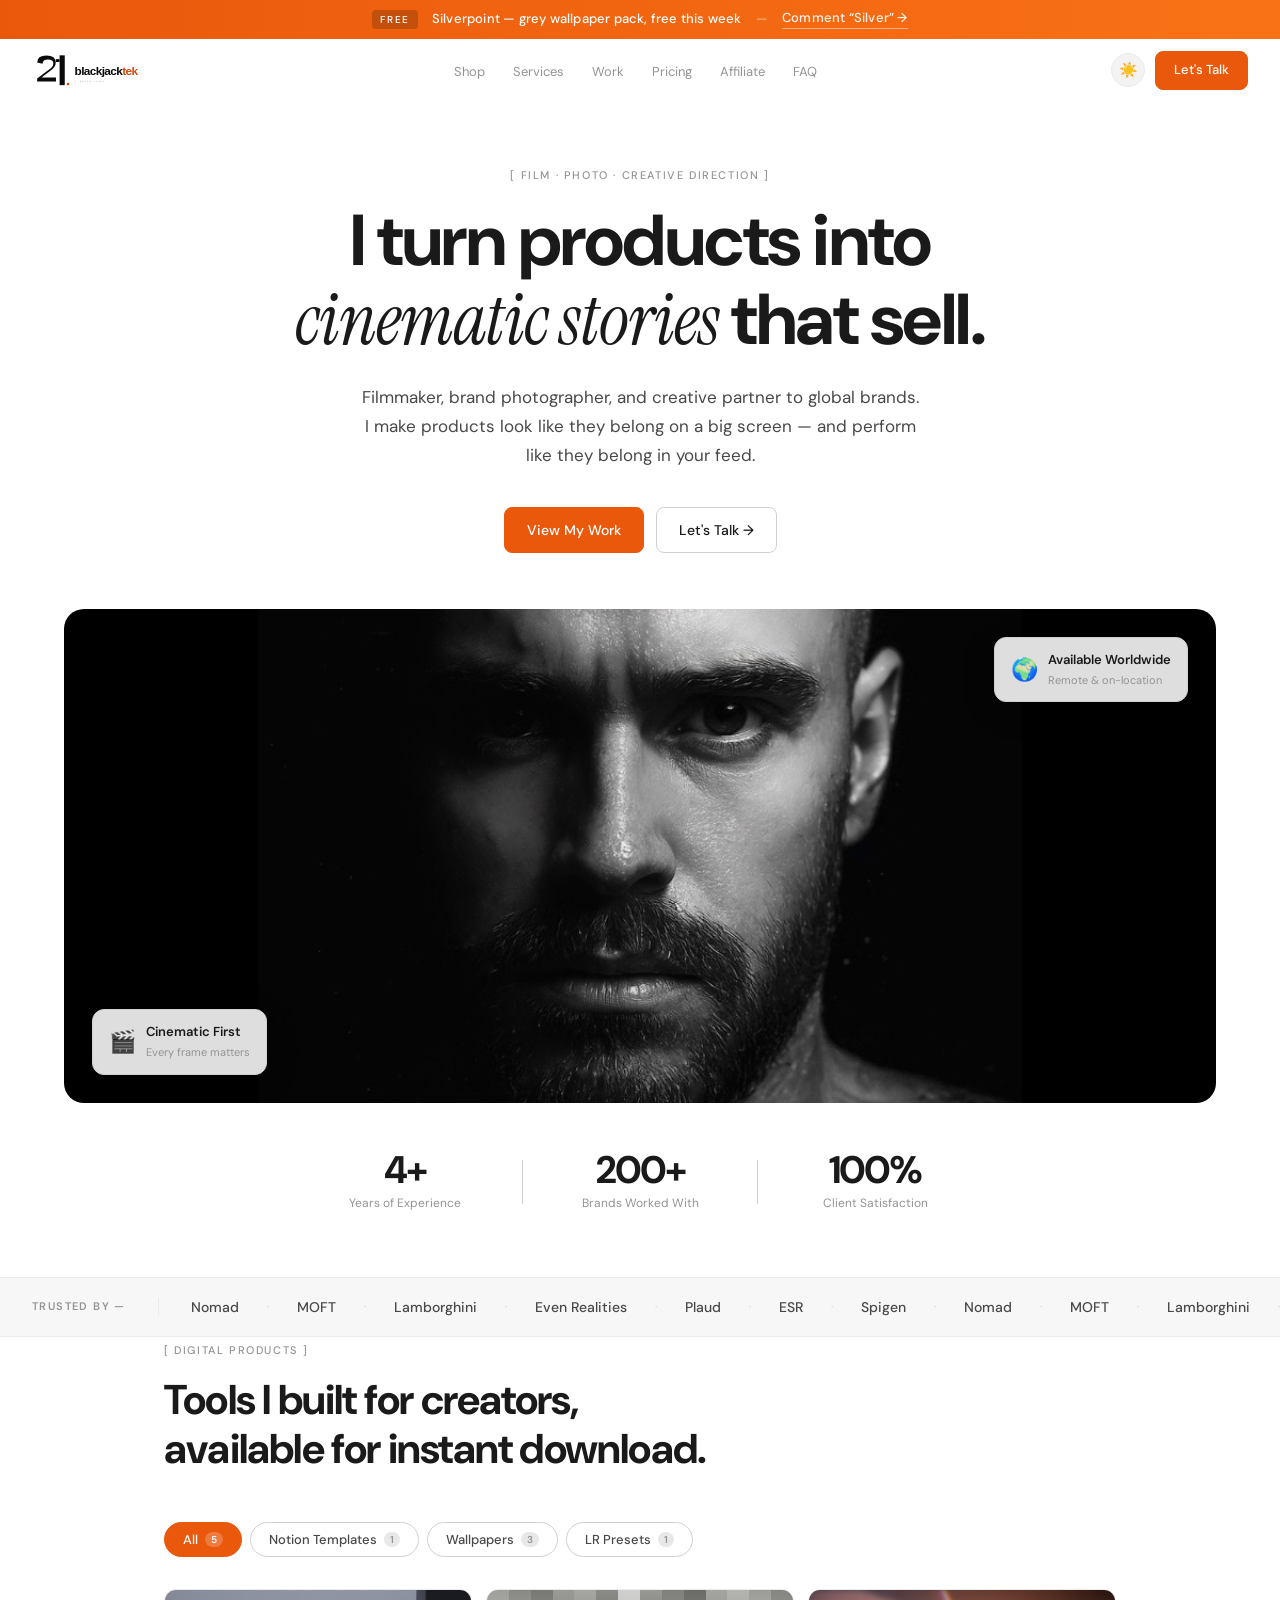
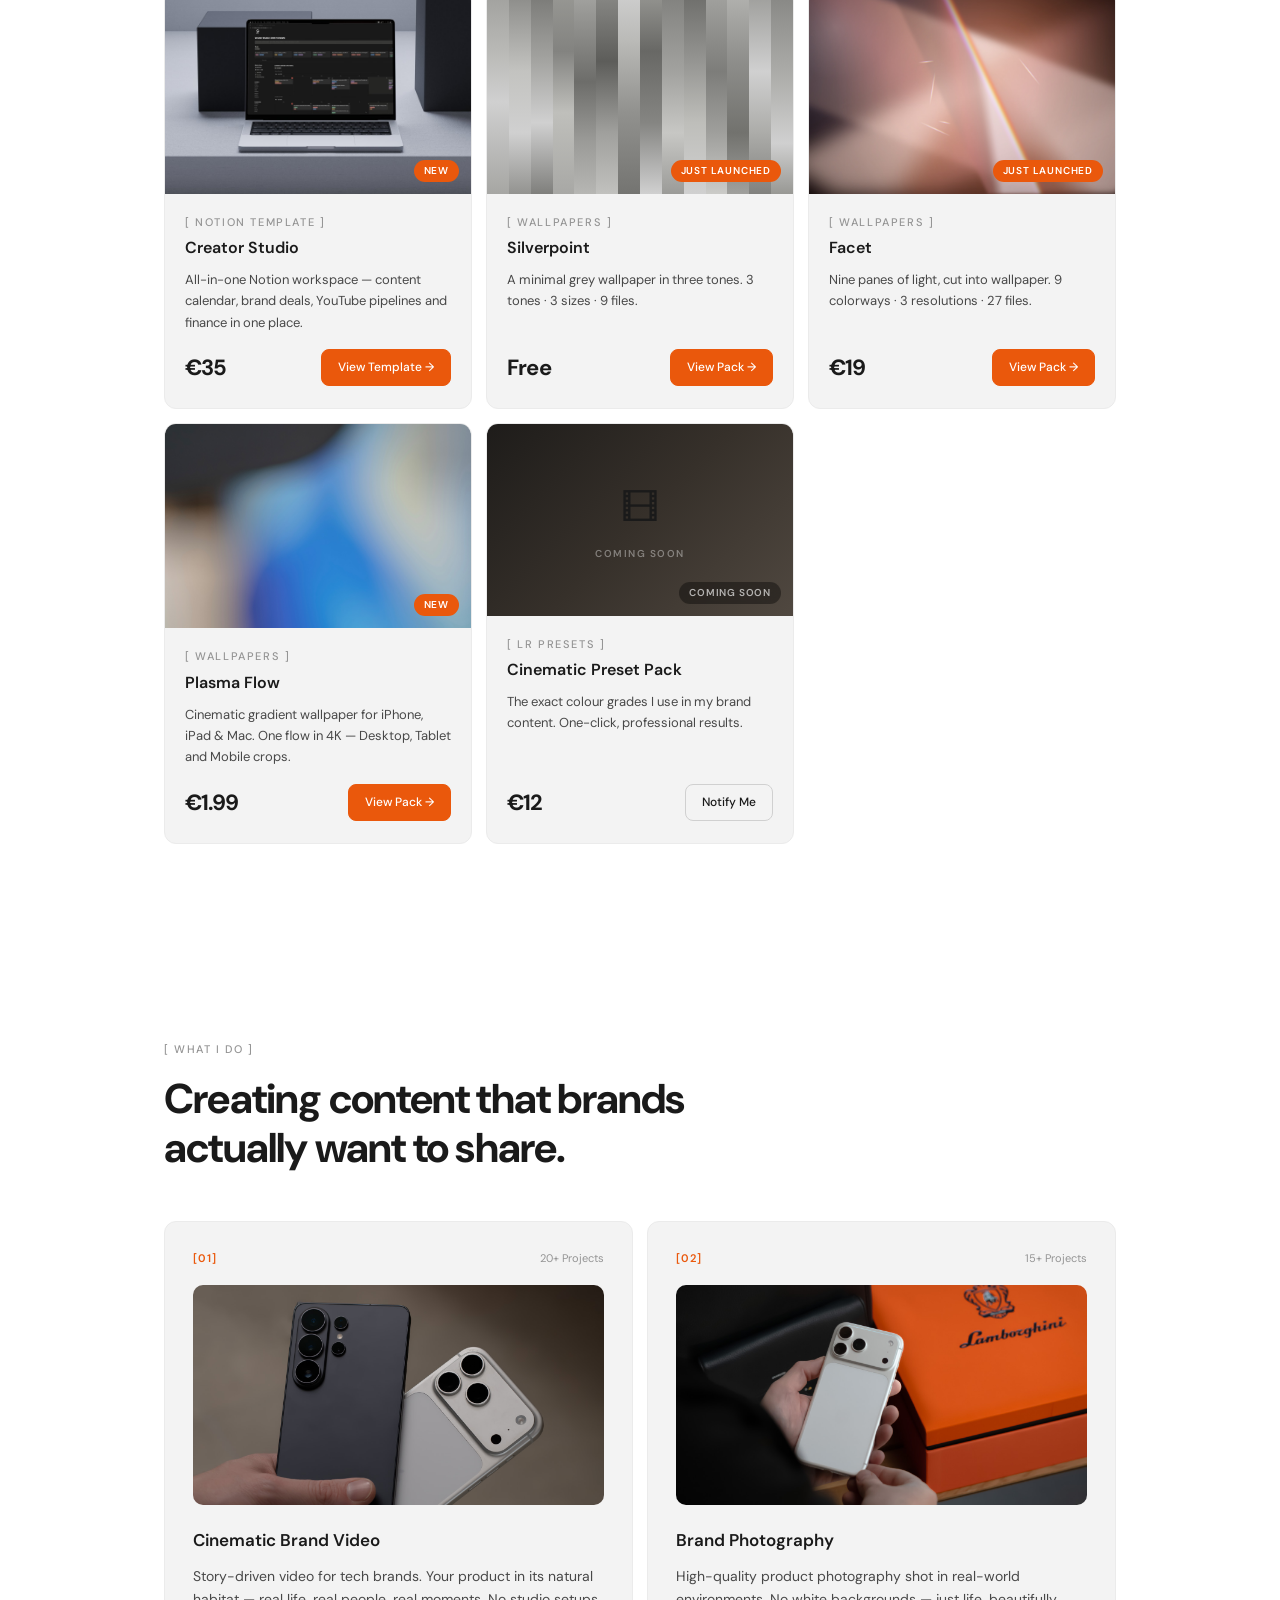
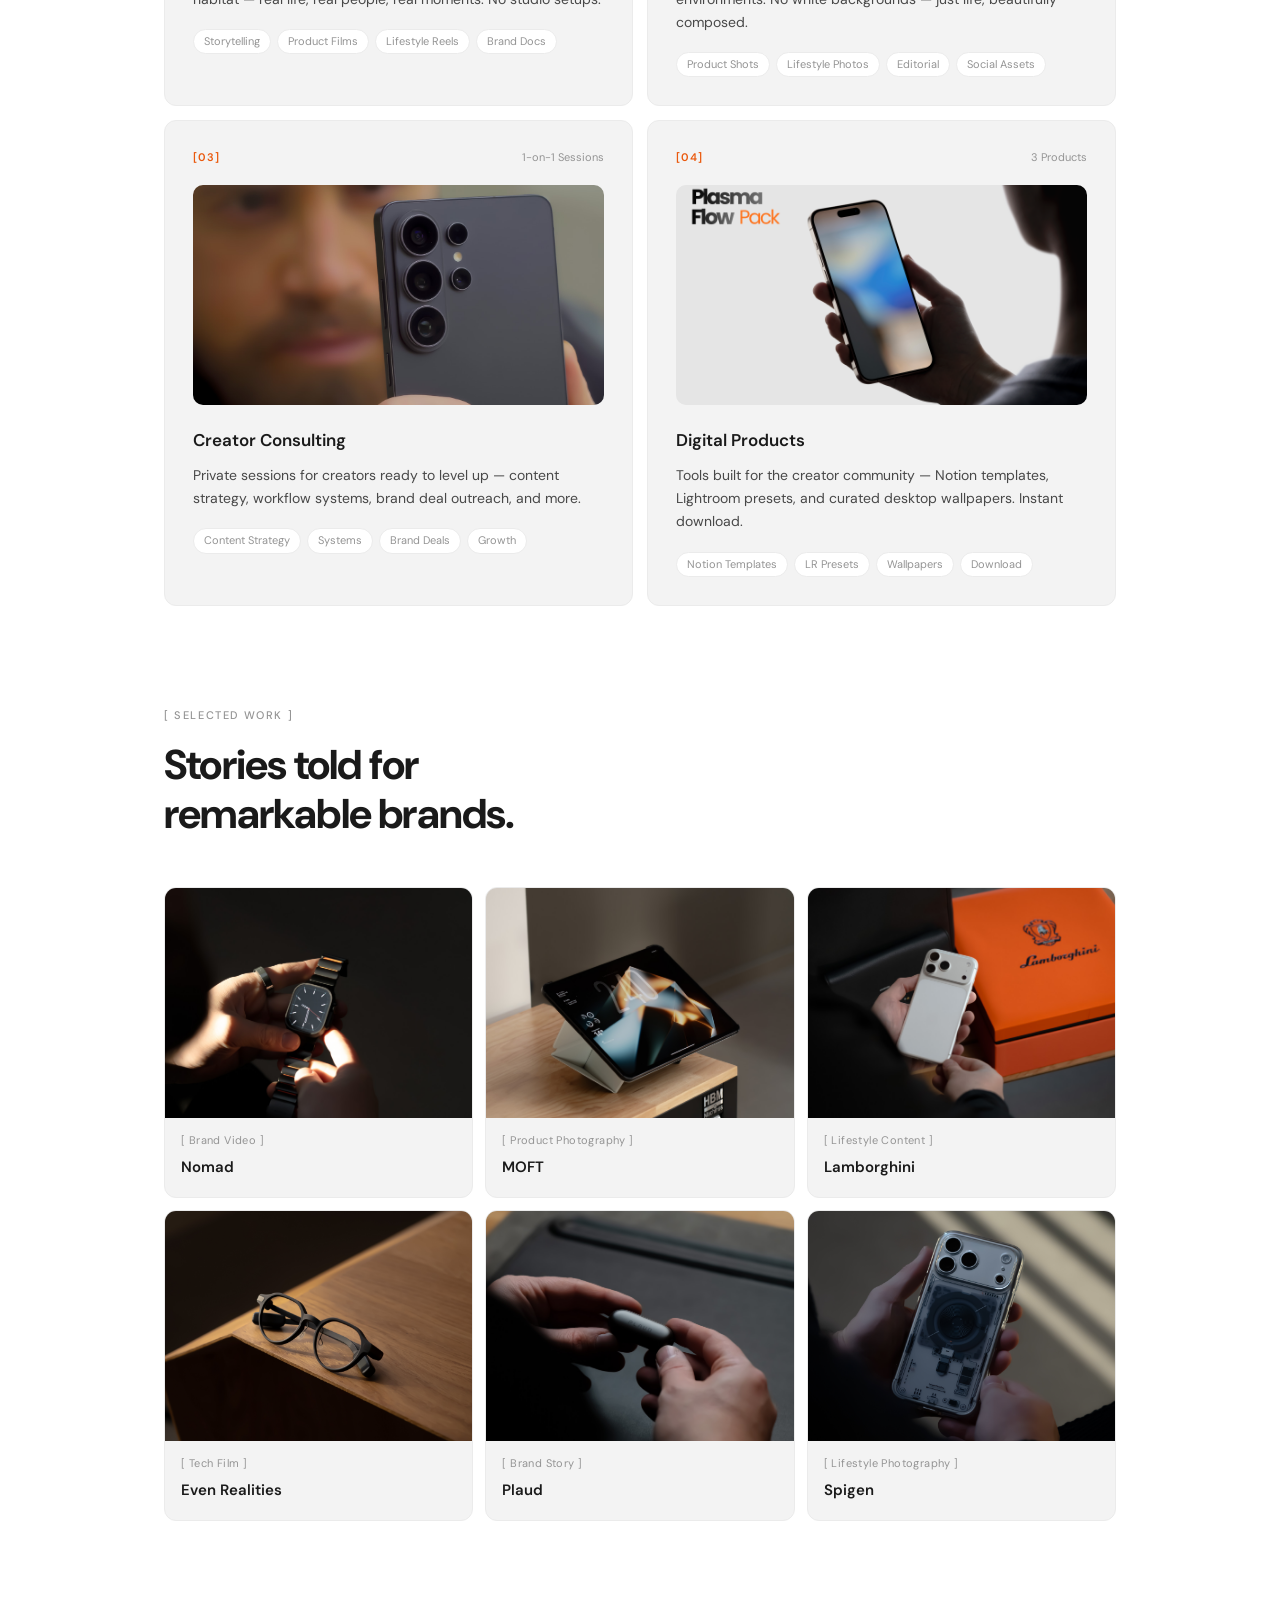
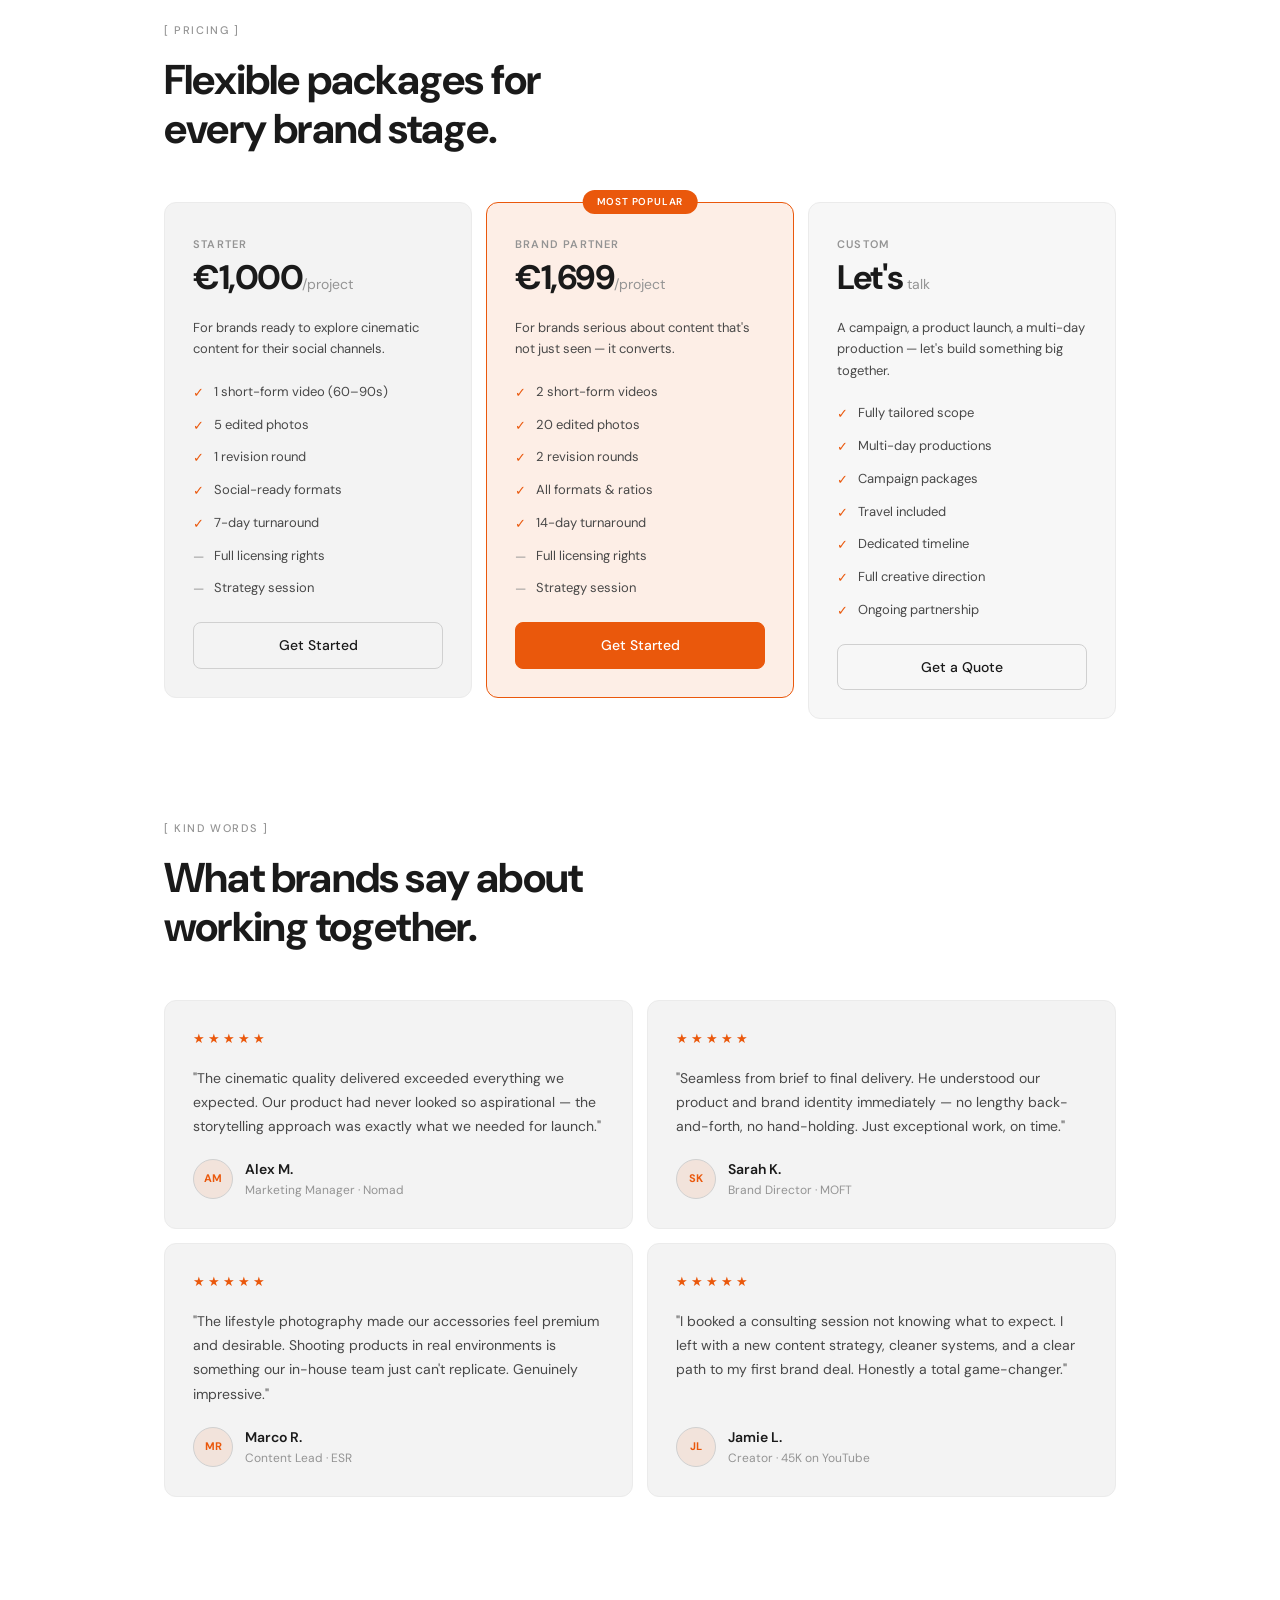
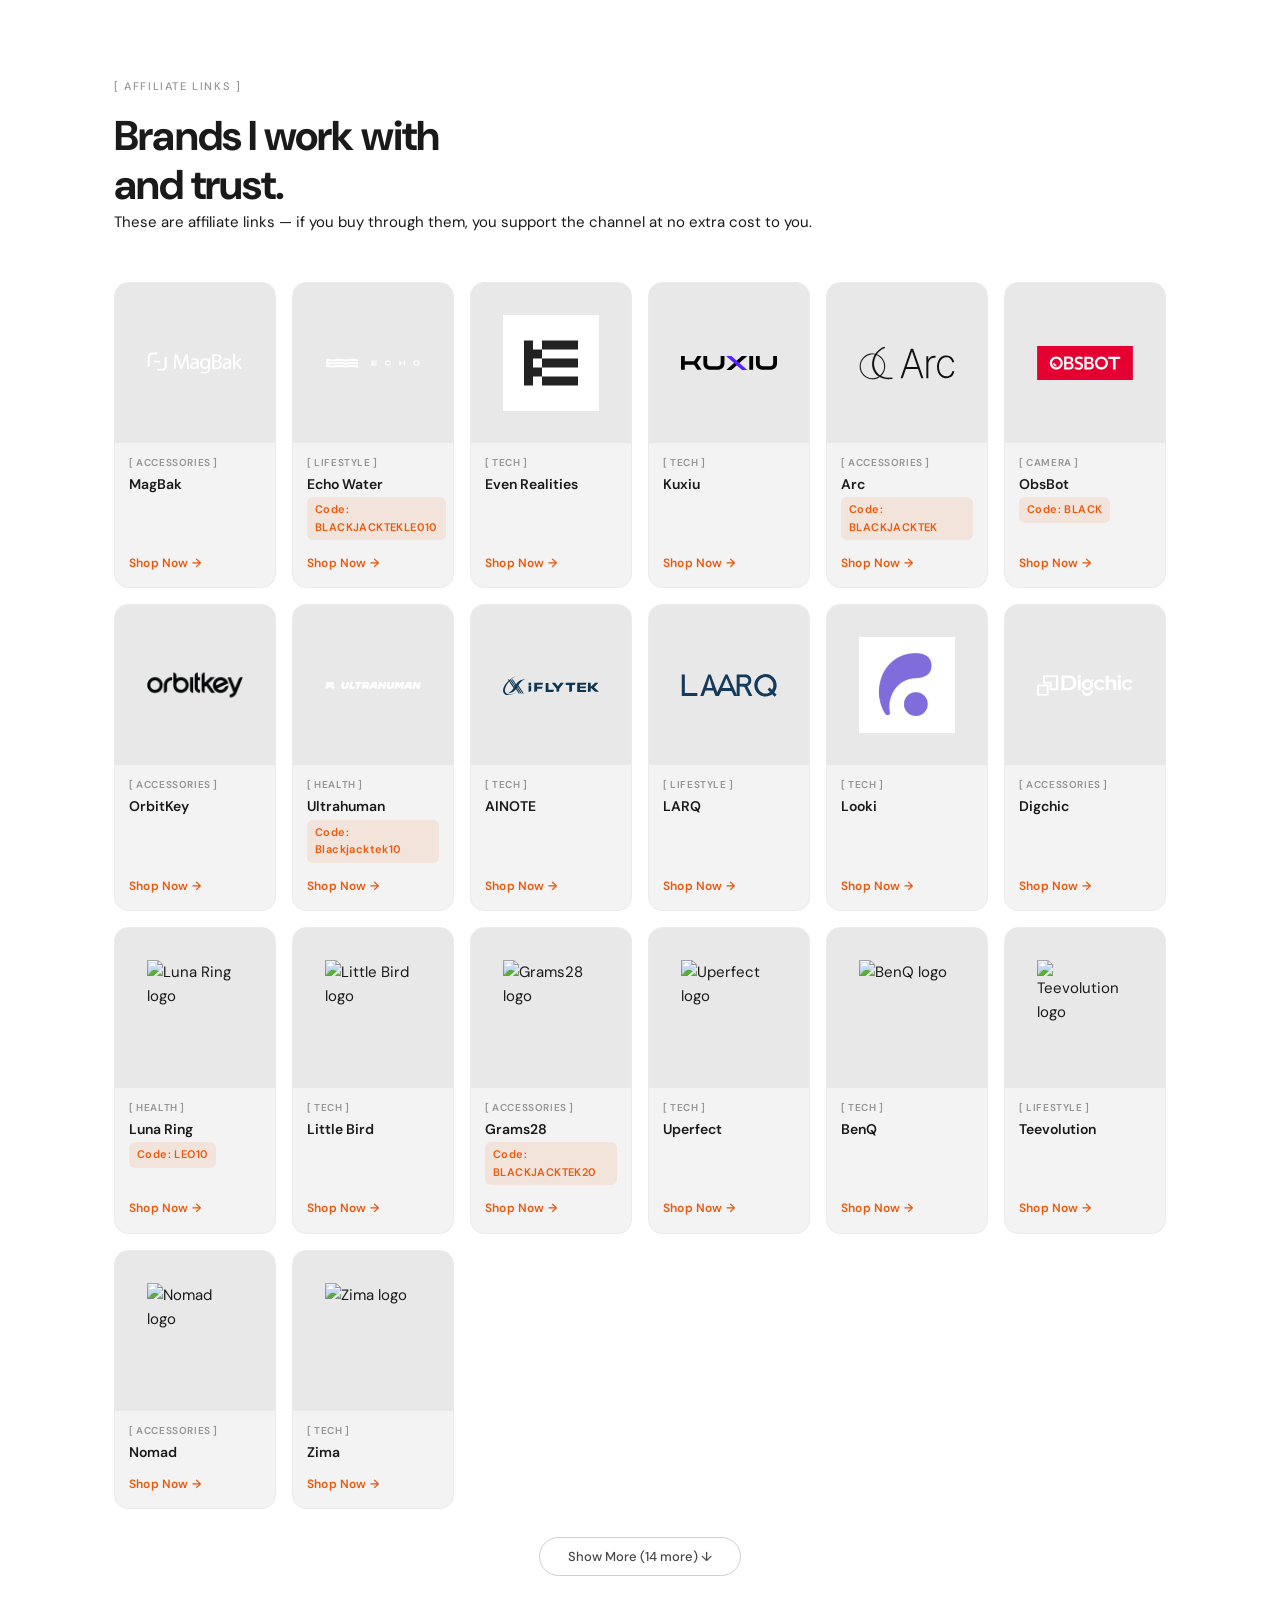
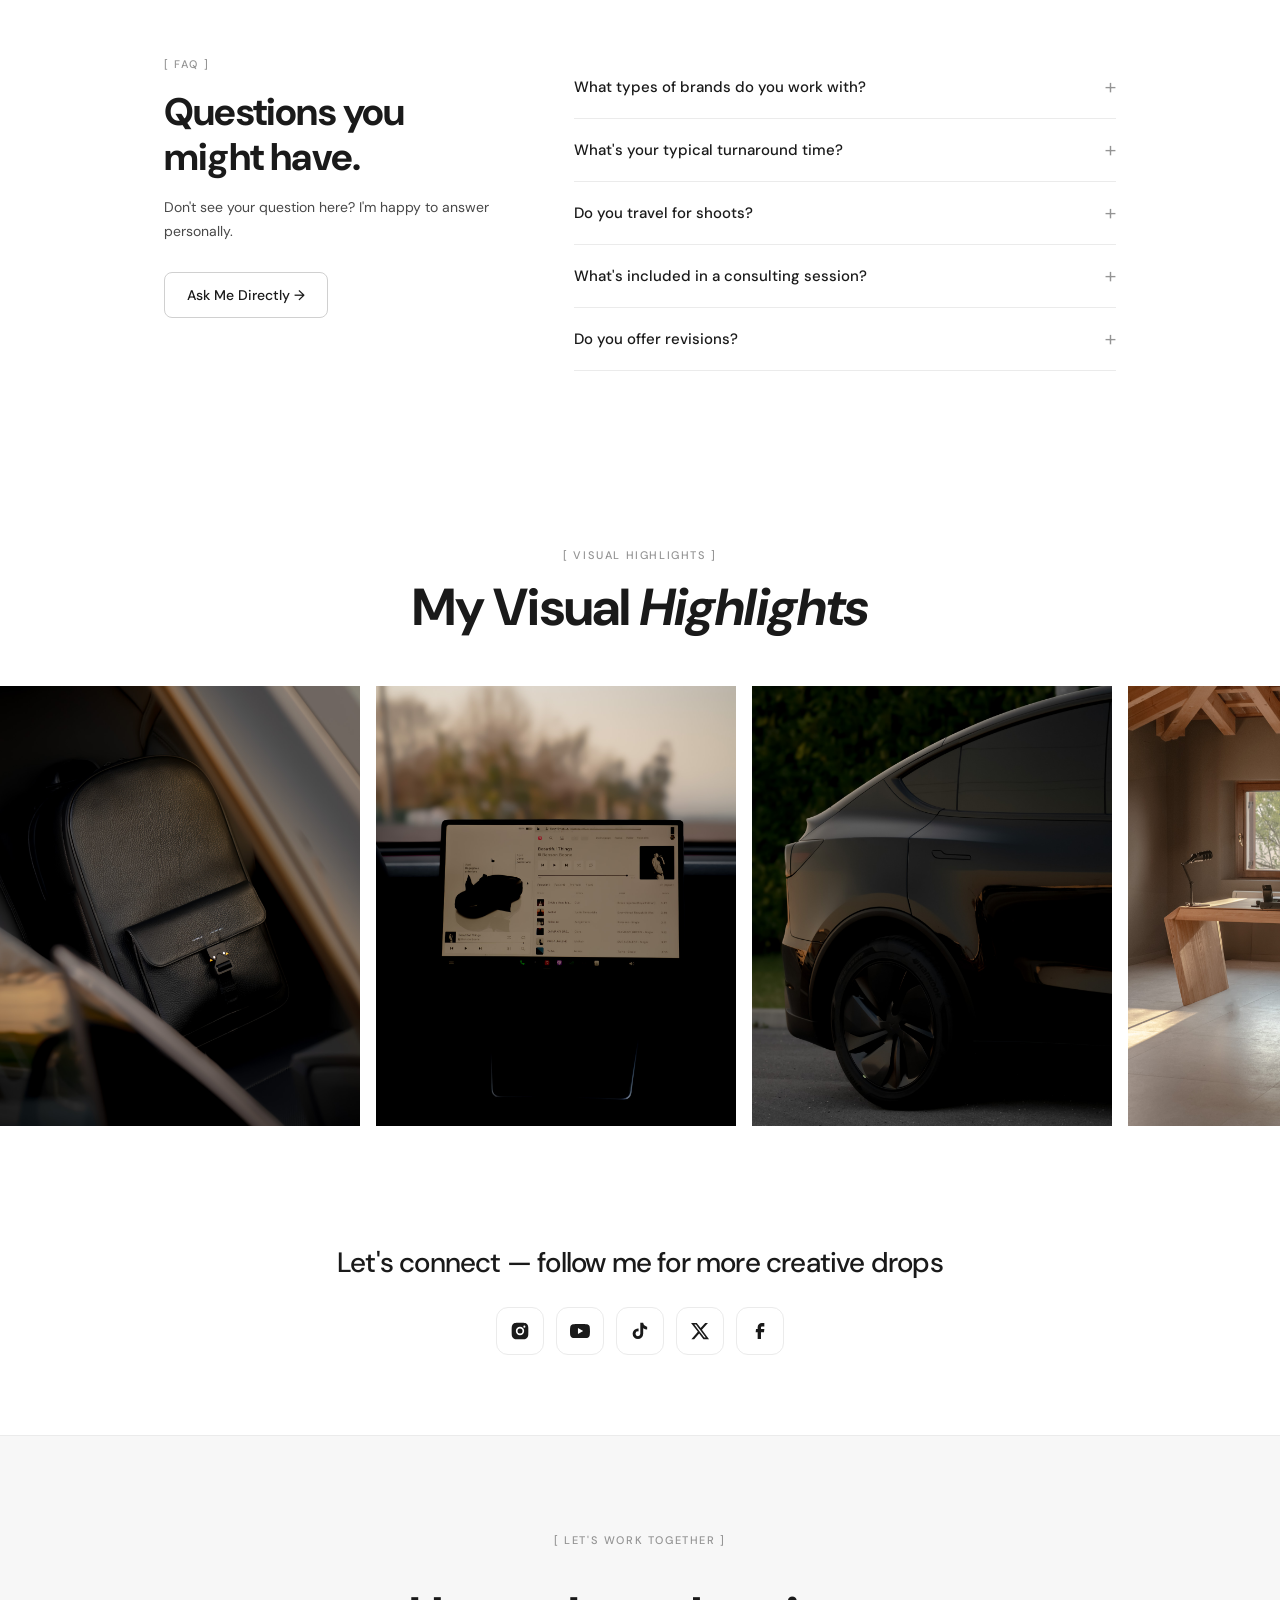
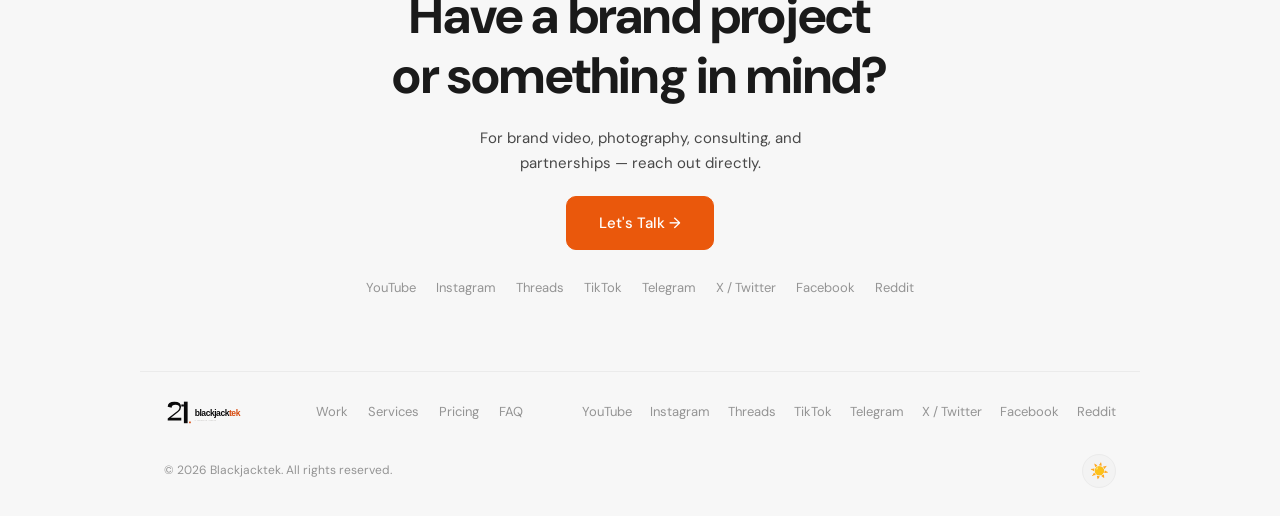
==== commit 4b37eeef: "Affiliates: add Luna Ring, Little Bird, Grams28, Uperfect, BenQ, Teevolution, Nomad, Zima Co-Authore" ====
--- a/index.html
+++ b/index.html
@@ -657,6 +657,80 @@
       </div>
     </a>
 
+    <a href="https://www.lunazone.com/blackjacktek" target="_blank" rel="noopener sponsored" class="gear-card">
+      <div class="gear-thumb gear-thumb--logo"><img src="logos/lunaring.png" alt="Luna Ring logo" /></div>
+      <div class="gear-body">
+        <span class="gear-cat">[ Health ]</span>
+        <h3 class="gear-name">Luna Ring</h3>
+        <span class="gear-discount">Code: LEO10</span>
+        <span class="gear-cta">Shop Now →</span>
+      </div>
+    </a>
+
+    <a href="https://try.littlebird.ai/blackjacktek" target="_blank" rel="noopener sponsored" class="gear-card">
+      <div class="gear-thumb gear-thumb--logo"><img src="logos/littlebird.png" alt="Little Bird logo" /></div>
+      <div class="gear-body">
+        <span class="gear-cat">[ Tech ]</span>
+        <h3 class="gear-name">Little Bird</h3>
+        <span class="gear-cta">Shop Now →</span>
+      </div>
+    </a>
+
+    <a href="https://www.grams28.com/?utm_source=instagram&amp;utm_medium=influencer&amp;utm_campaign=blackjacktek" target="_blank" rel="noopener sponsored" class="gear-card">
+      <div class="gear-thumb gear-thumb--logo"><img src="logos/grams28.png" alt="Grams28 logo" /></div>
+      <div class="gear-body">
+        <span class="gear-cat">[ Accessories ]</span>
+        <h3 class="gear-name">Grams28</h3>
+        <span class="gear-discount">Code: BLACKJACKTEK20</span>
+        <span class="gear-cta">Shop Now →</span>
+      </div>
+    </a>
+
+    <a href="https://www.uperfect.com/?sca_ref=11572475.kFaXbk4Dxb&amp;utm_source=youtube&amp;utm_medium=influencer&amp;utm_campaign=kol_uperfect_2026&amp;utm_content=Leopoldo-Gargiulo" target="_blank" rel="noopener sponsored" class="gear-card">
+      <div class="gear-thumb gear-thumb--logo"><img src="logos/uperfect.png" alt="Uperfect logo" /></div>
+      <div class="gear-body">
+        <span class="gear-cat">[ Tech ]</span>
+        <h3 class="gear-name">Uperfect</h3>
+        <span class="gear-cta">Shop Now →</span>
+      </div>
+    </a>
+
+    <a href="https://benqurl.biz/3Ra2sHS" target="_blank" rel="noopener sponsored" class="gear-card">
+      <div class="gear-thumb gear-thumb--logo"><img src="logos/benq.png" alt="BenQ logo" /></div>
+      <div class="gear-body">
+        <span class="gear-cat">[ Tech ]</span>
+        <h3 class="gear-name">BenQ</h3>
+        <span class="gear-cta">Shop Now →</span>
+      </div>
+    </a>
+
+    <a href="https://www.teevolution.gg/blackjacktek" target="_blank" rel="noopener sponsored" class="gear-card">
+      <div class="gear-thumb gear-thumb--logo"><img src="logos/teevolution.png" alt="Teevolution logo" /></div>
+      <div class="gear-body">
+        <span class="gear-cat">[ Lifestyle ]</span>
+        <h3 class="gear-name">Teevolution</h3>
+        <span class="gear-cta">Shop Now →</span>
+      </div>
+    </a>
+
+    <a href="https://nomadgoods.com/blackjacktek" target="_blank" rel="noopener sponsored" class="gear-card">
+      <div class="gear-thumb gear-thumb--logo"><img src="logos/nomad.png" alt="Nomad logo" /></div>
+      <div class="gear-body">
+        <span class="gear-cat">[ Accessories ]</span>
+        <h3 class="gear-name">Nomad</h3>
+        <span class="gear-cta">Shop Now →</span>
+      </div>
+    </a>
+
+    <a href="https://shop.zimaspace.com/?sca_ref=11882315.UqYK0aFMJeMKK15&amp;utm_source=leopoldo-gargiulo&amp;utm_medium=affiliate&amp;utm_campaign=zimaspace_affiliate&amp;utm_content=Leopoldo-Gargiulo" target="_blank" rel="noopener sponsored" class="gear-card">
+      <div class="gear-thumb gear-thumb--logo"><img src="logos/zima.png" alt="Zima logo" /></div>
+      <div class="gear-body">
+        <span class="gear-cat">[ Tech ]</span>
+        <h3 class="gear-name">Zima</h3>
+        <span class="gear-cta">Shop Now →</span>
+      </div>
+    </a>
+
   </div>
   <button class="show-more-btn" id="gear-show-more" style="display:none">Show More ↓</button>
 </section>
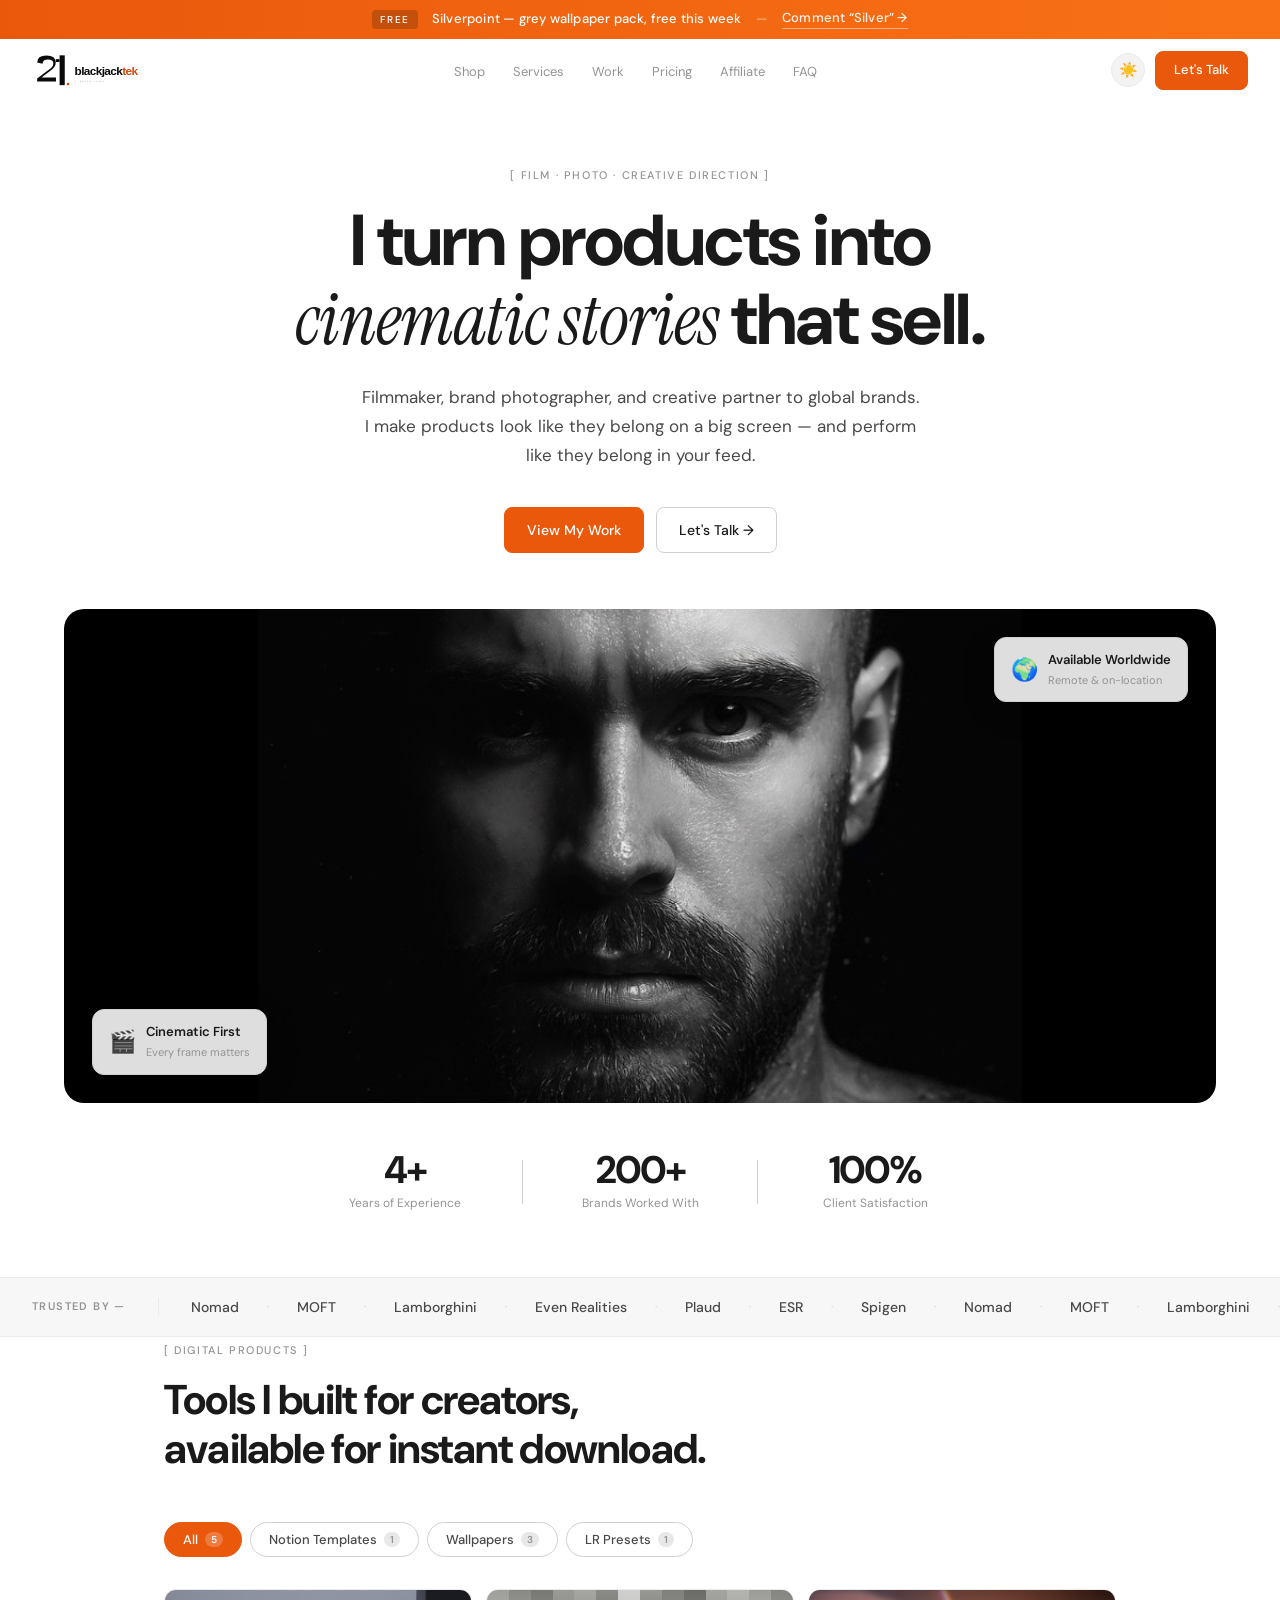
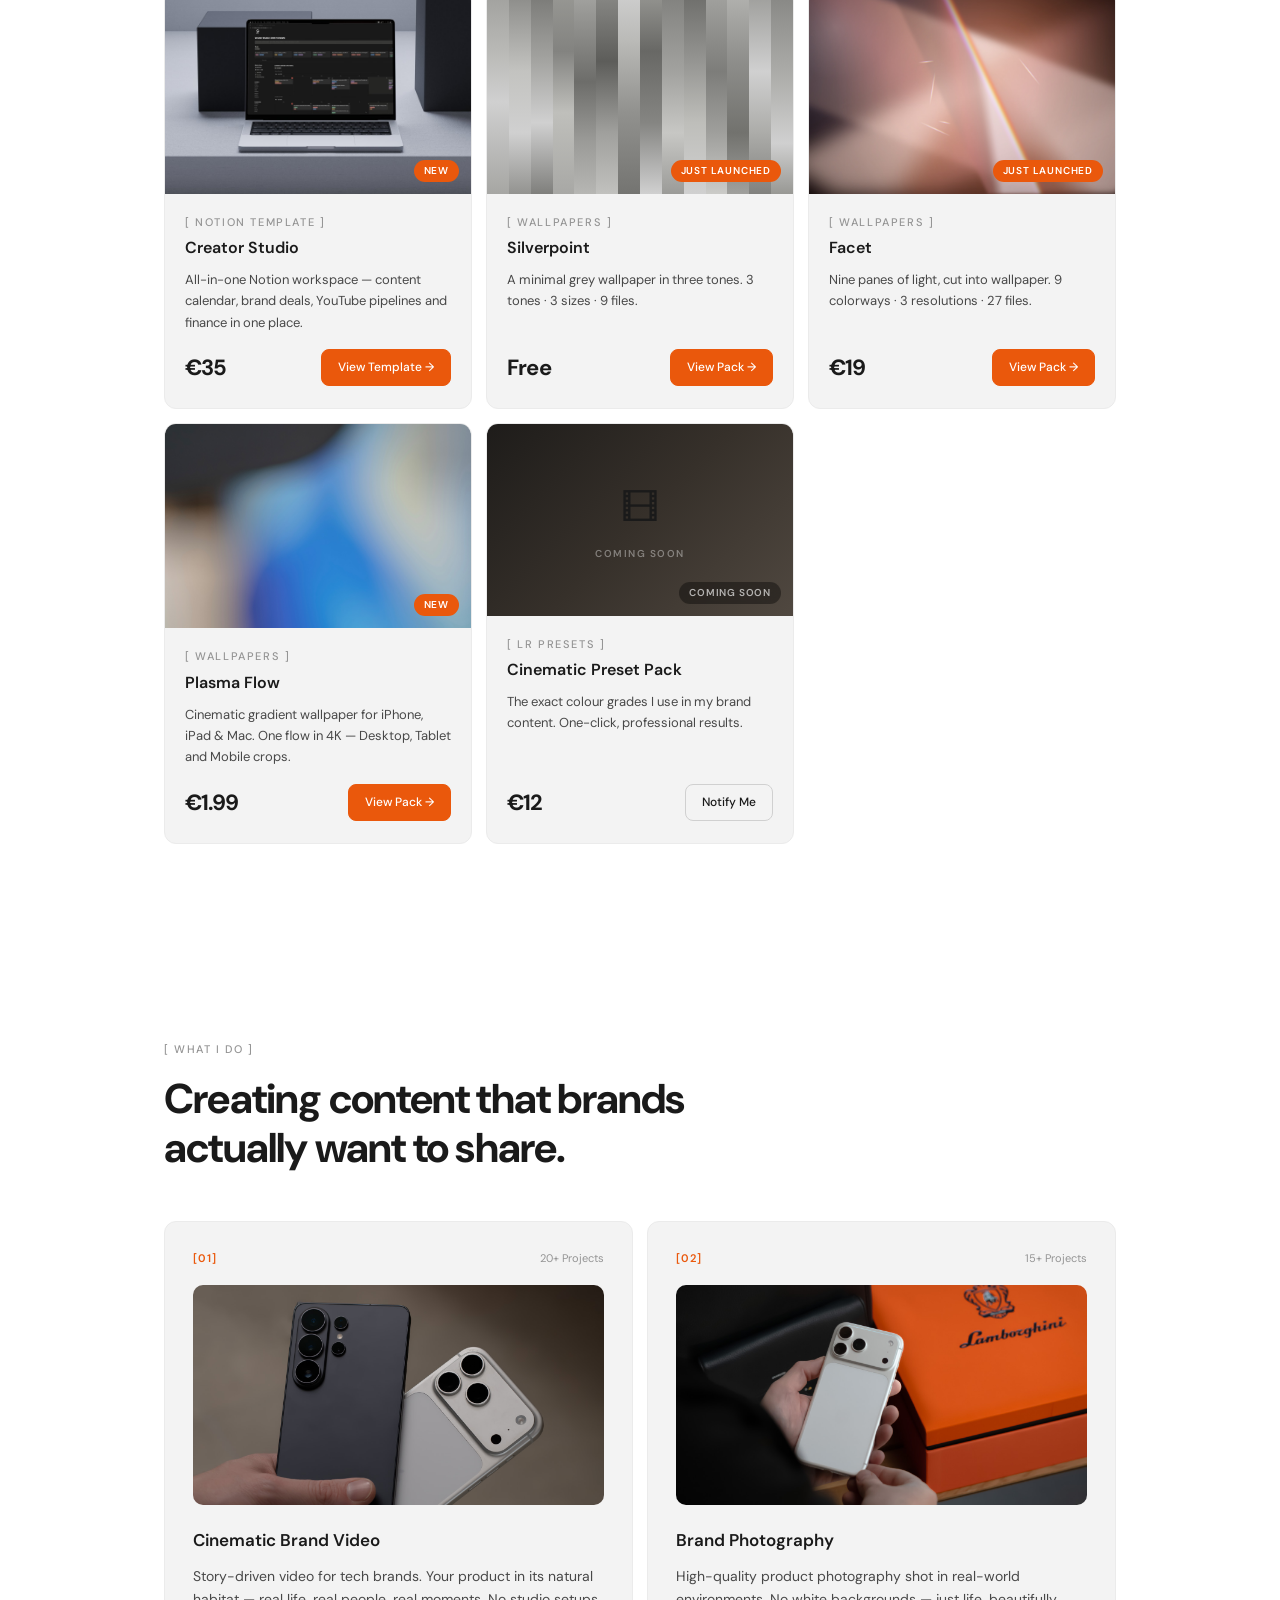
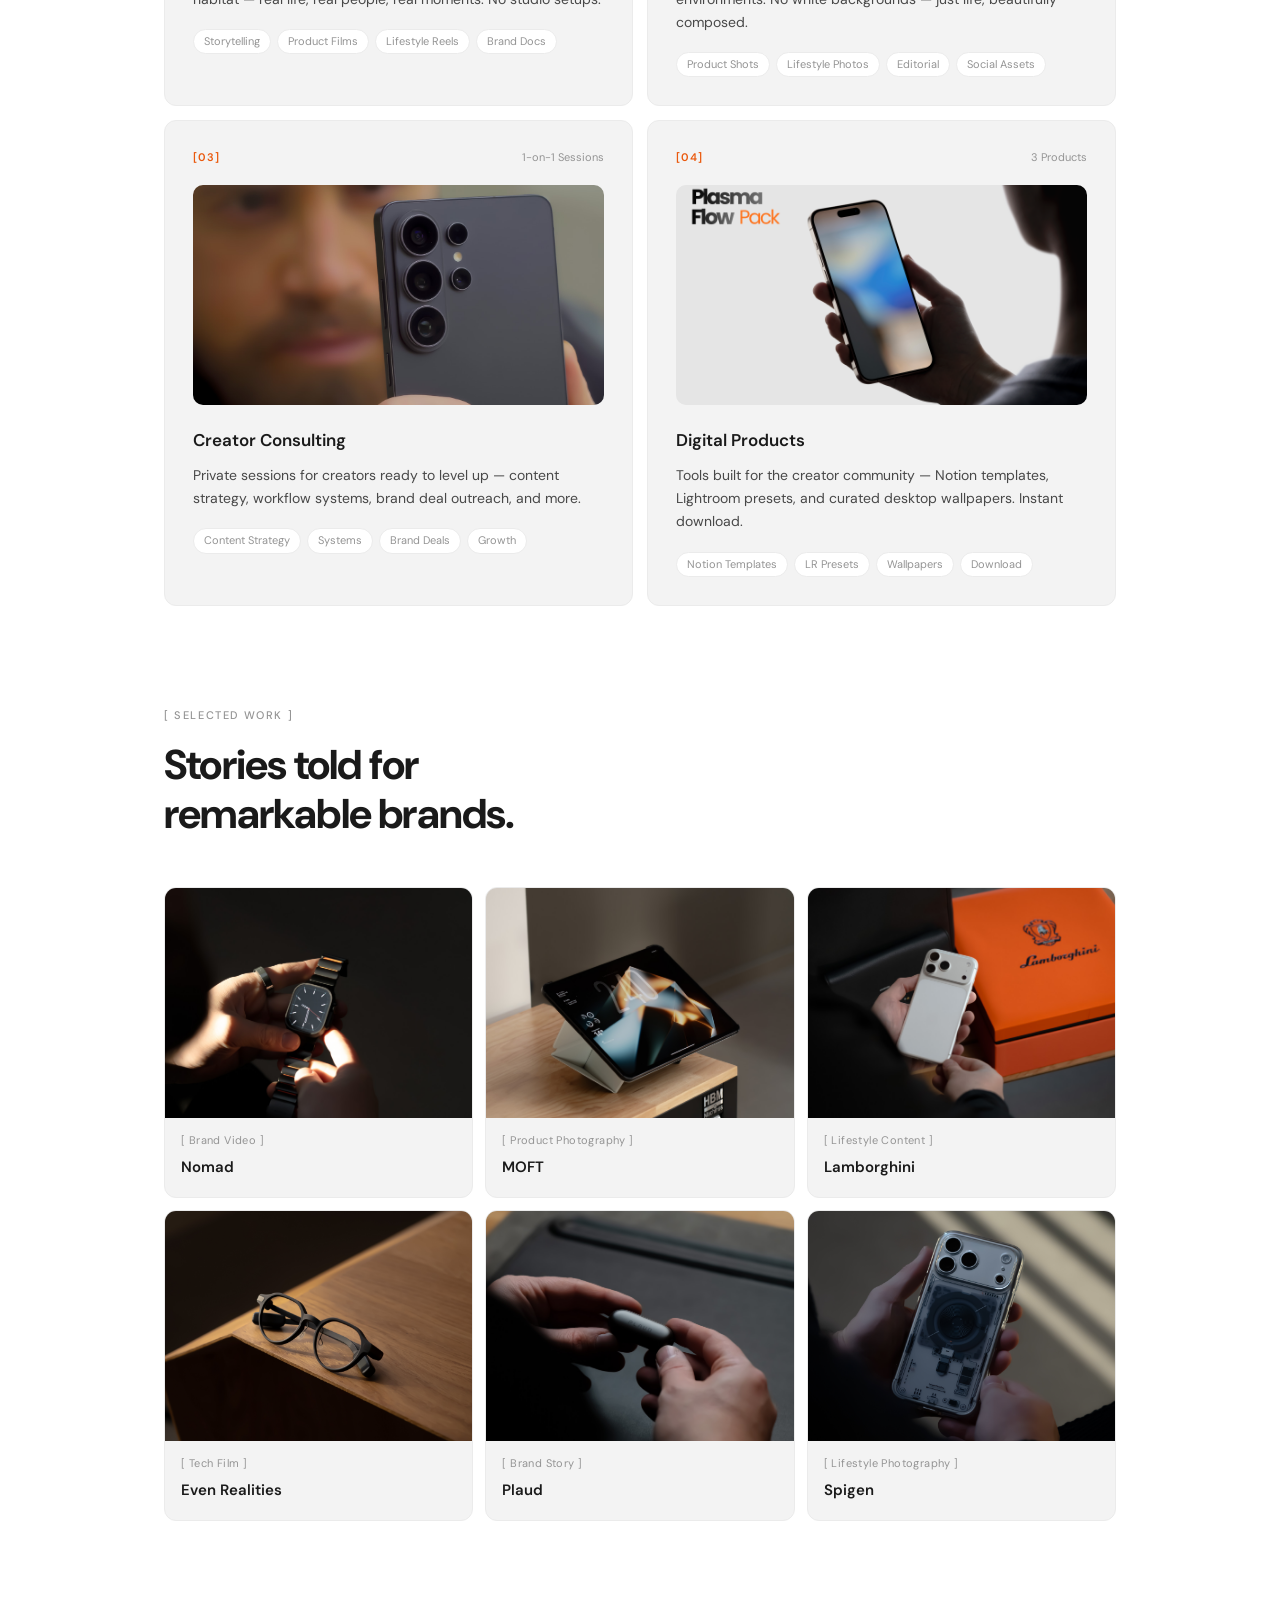
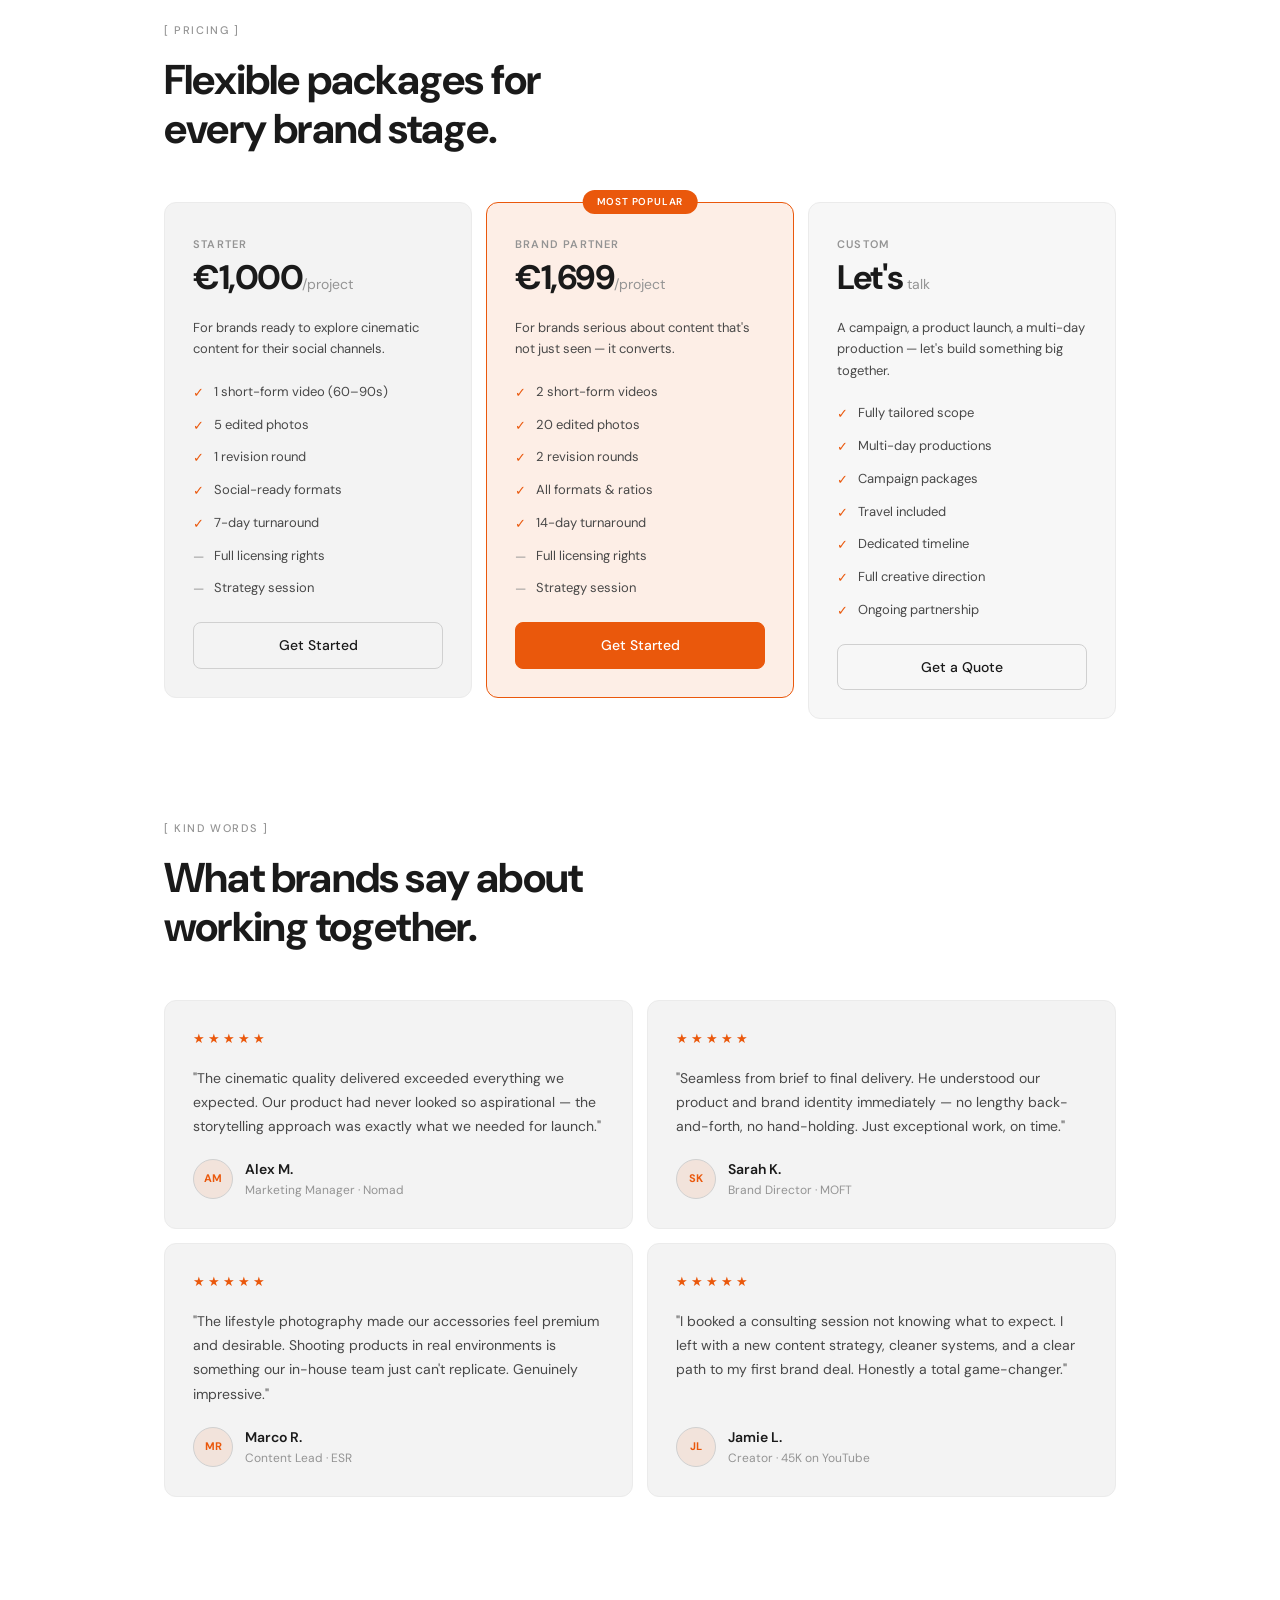
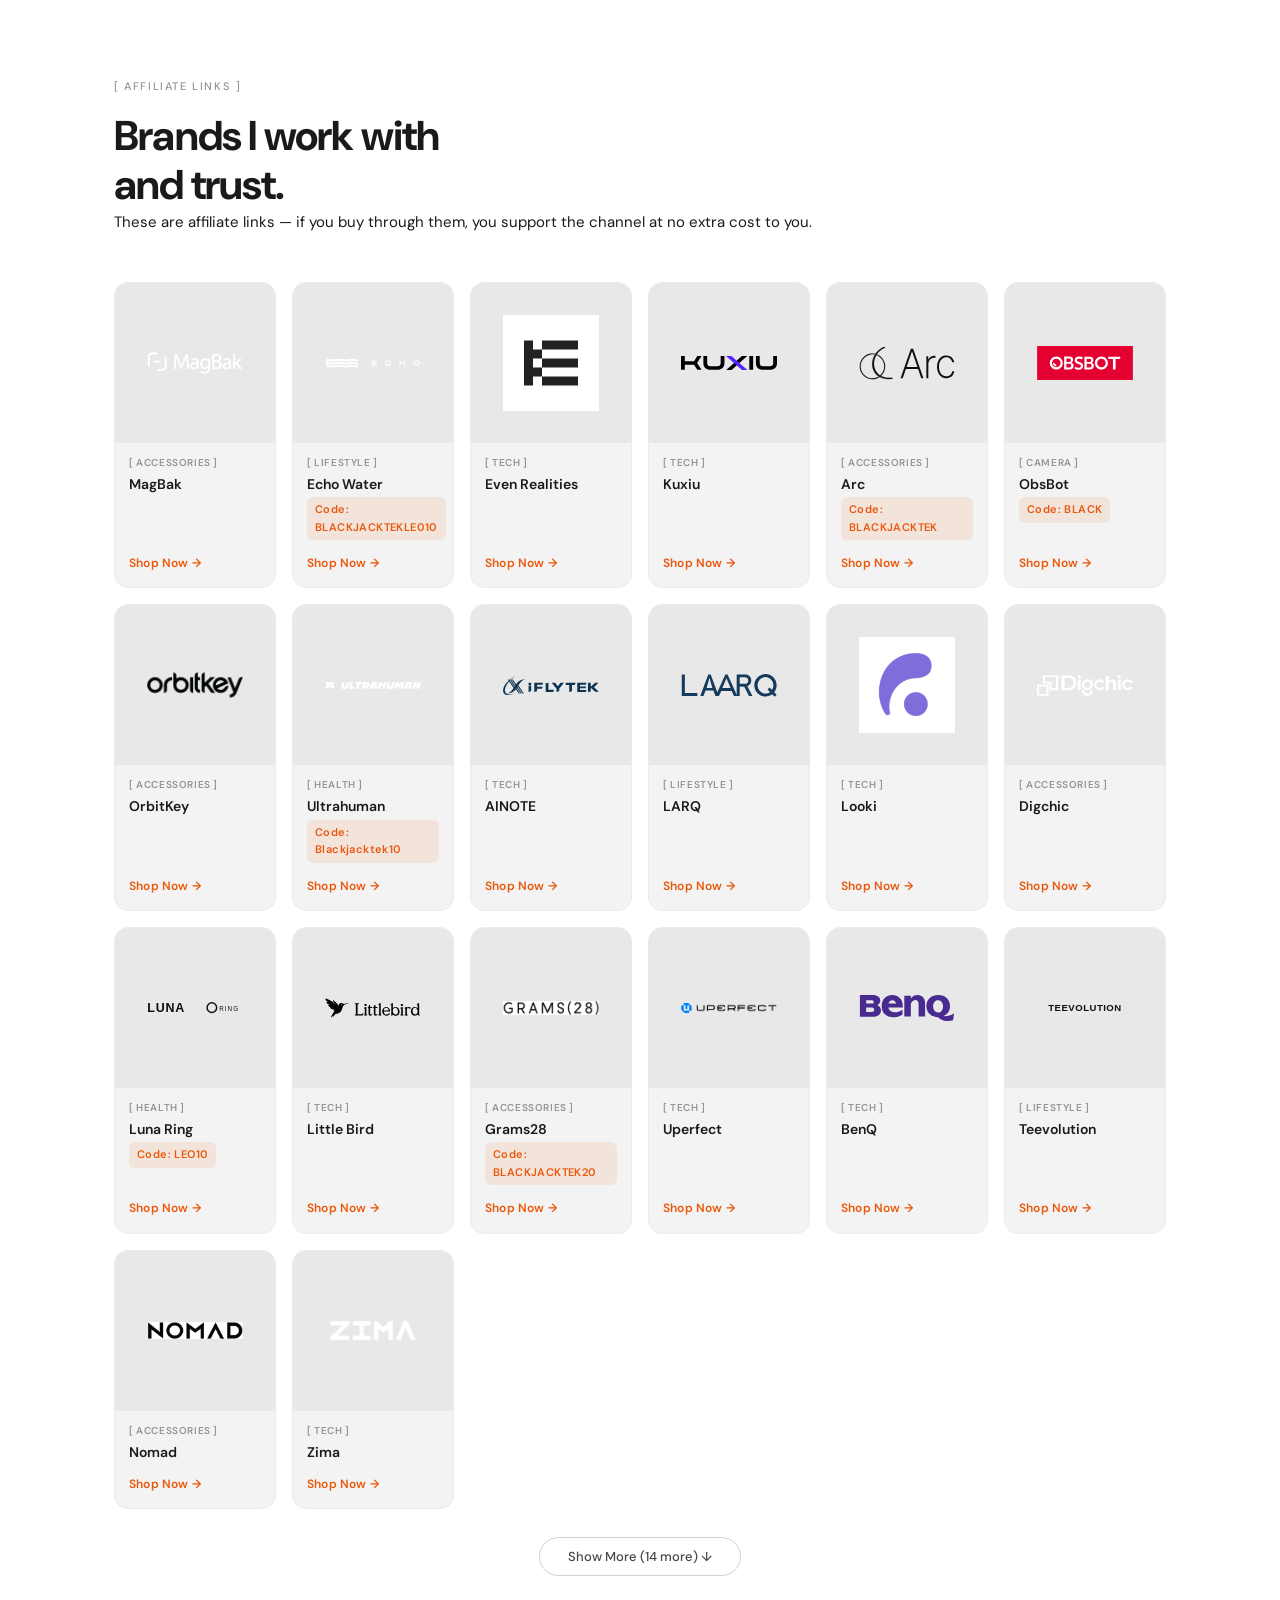
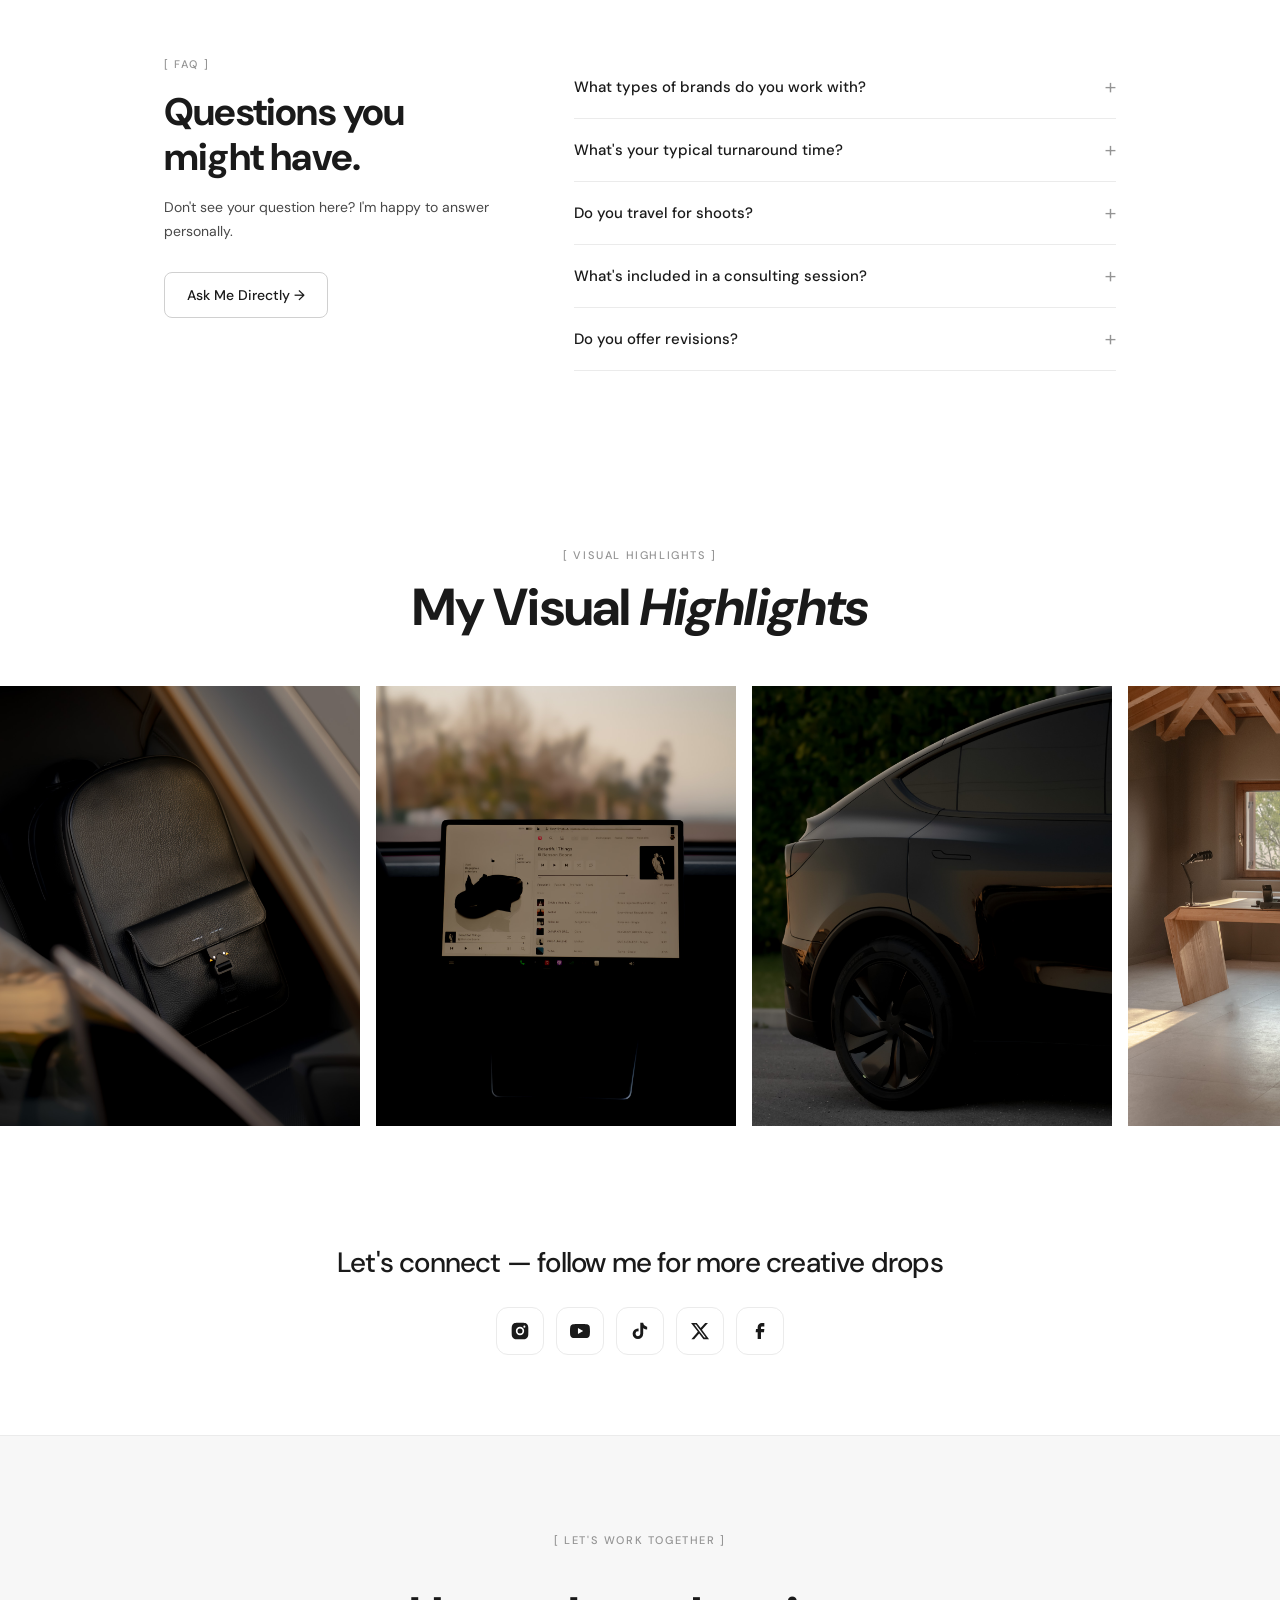
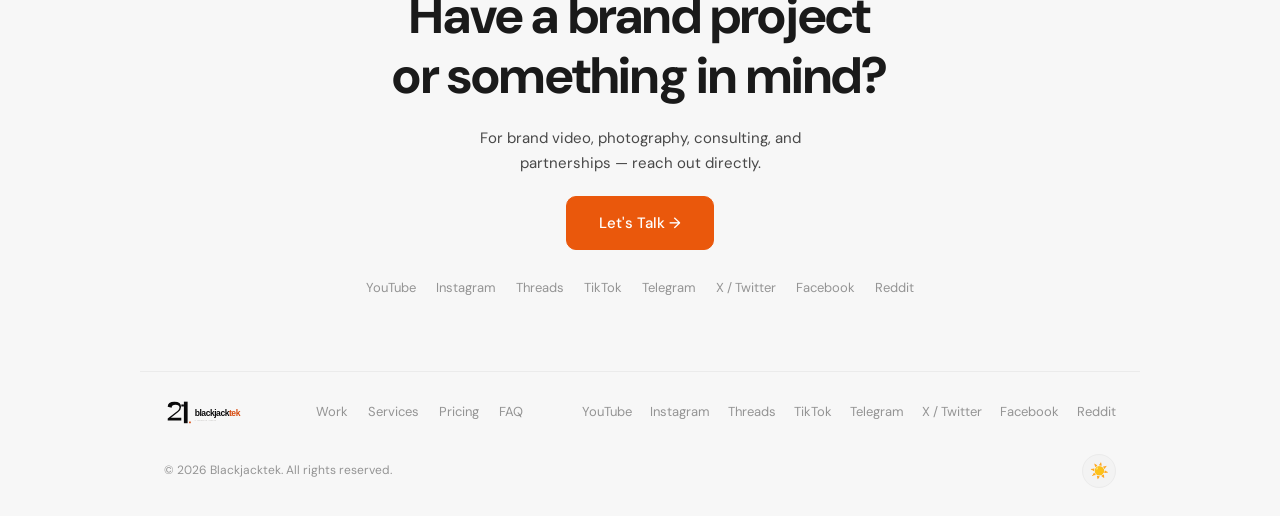
==== commit 60967086: "Affiliates: add logos for 8 new brands Downloaded official marks (Little Bird, Grams28, Uperfect, Be" ====
--- a/index.html
+++ b/index.html
@@ -658,7 +658,7 @@
     </a>
 
     <a href="https://www.lunazone.com/blackjacktek" target="_blank" rel="noopener sponsored" class="gear-card">
-      <div class="gear-thumb gear-thumb--logo"><img src="logos/lunaring.png" alt="Luna Ring logo" /></div>
+      <div class="gear-thumb gear-thumb--logo"><img src="logos/lunaring.svg" alt="Luna Ring logo" /></div>
       <div class="gear-body">
         <span class="gear-cat">[ Health ]</span>
         <h3 class="gear-name">Luna Ring</h3>
@@ -668,7 +668,7 @@
     </a>
 
     <a href="https://try.littlebird.ai/blackjacktek" target="_blank" rel="noopener sponsored" class="gear-card">
-      <div class="gear-thumb gear-thumb--logo"><img src="logos/littlebird.png" alt="Little Bird logo" /></div>
+      <div class="gear-thumb gear-thumb--logo"><img src="logos/littlebird.svg" alt="Little Bird logo" /></div>
       <div class="gear-body">
         <span class="gear-cat">[ Tech ]</span>
         <h3 class="gear-name">Little Bird</h3>
@@ -696,7 +696,7 @@
     </a>
 
     <a href="https://benqurl.biz/3Ra2sHS" target="_blank" rel="noopener sponsored" class="gear-card">
-      <div class="gear-thumb gear-thumb--logo"><img src="logos/benq.png" alt="BenQ logo" /></div>
+      <div class="gear-thumb gear-thumb--logo"><img src="logos/benq.svg" alt="BenQ logo" /></div>
       <div class="gear-body">
         <span class="gear-cat">[ Tech ]</span>
         <h3 class="gear-name">BenQ</h3>
@@ -705,7 +705,7 @@
     </a>
 
     <a href="https://www.teevolution.gg/blackjacktek" target="_blank" rel="noopener sponsored" class="gear-card">
-      <div class="gear-thumb gear-thumb--logo"><img src="logos/teevolution.png" alt="Teevolution logo" /></div>
+      <div class="gear-thumb gear-thumb--logo"><img src="logos/teevolution.svg" alt="Teevolution logo" /></div>
       <div class="gear-body">
         <span class="gear-cat">[ Lifestyle ]</span>
         <h3 class="gear-name">Teevolution</h3>
@@ -723,7 +723,7 @@
     </a>
 
     <a href="https://shop.zimaspace.com/?sca_ref=11882315.UqYK0aFMJeMKK15&amp;utm_source=leopoldo-gargiulo&amp;utm_medium=affiliate&amp;utm_campaign=zimaspace_affiliate&amp;utm_content=Leopoldo-Gargiulo" target="_blank" rel="noopener sponsored" class="gear-card">
-      <div class="gear-thumb gear-thumb--logo"><img src="logos/zima.png" alt="Zima logo" /></div>
+      <div class="gear-thumb gear-thumb--logo"><img src="logos/zima.svg" alt="Zima logo" /></div>
       <div class="gear-body">
         <span class="gear-cat">[ Tech ]</span>
         <h3 class="gear-name">Zima</h3>
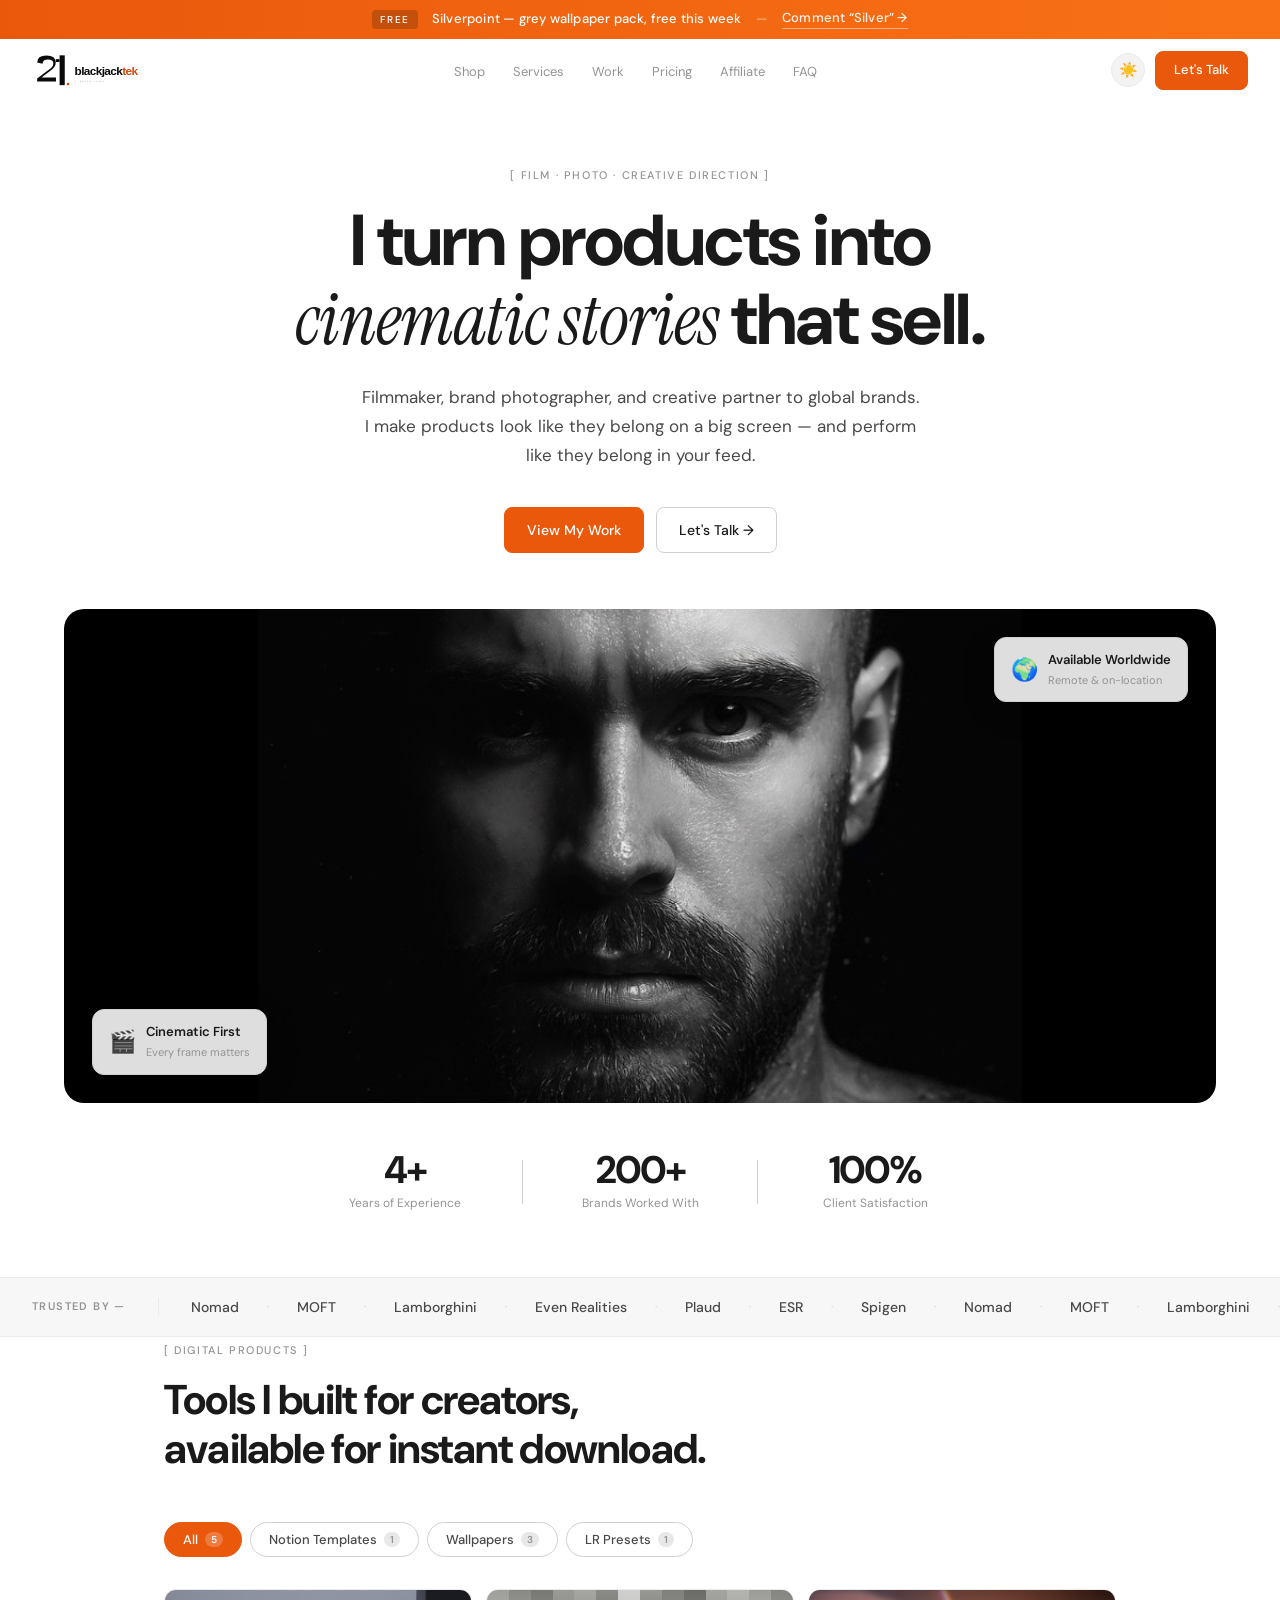
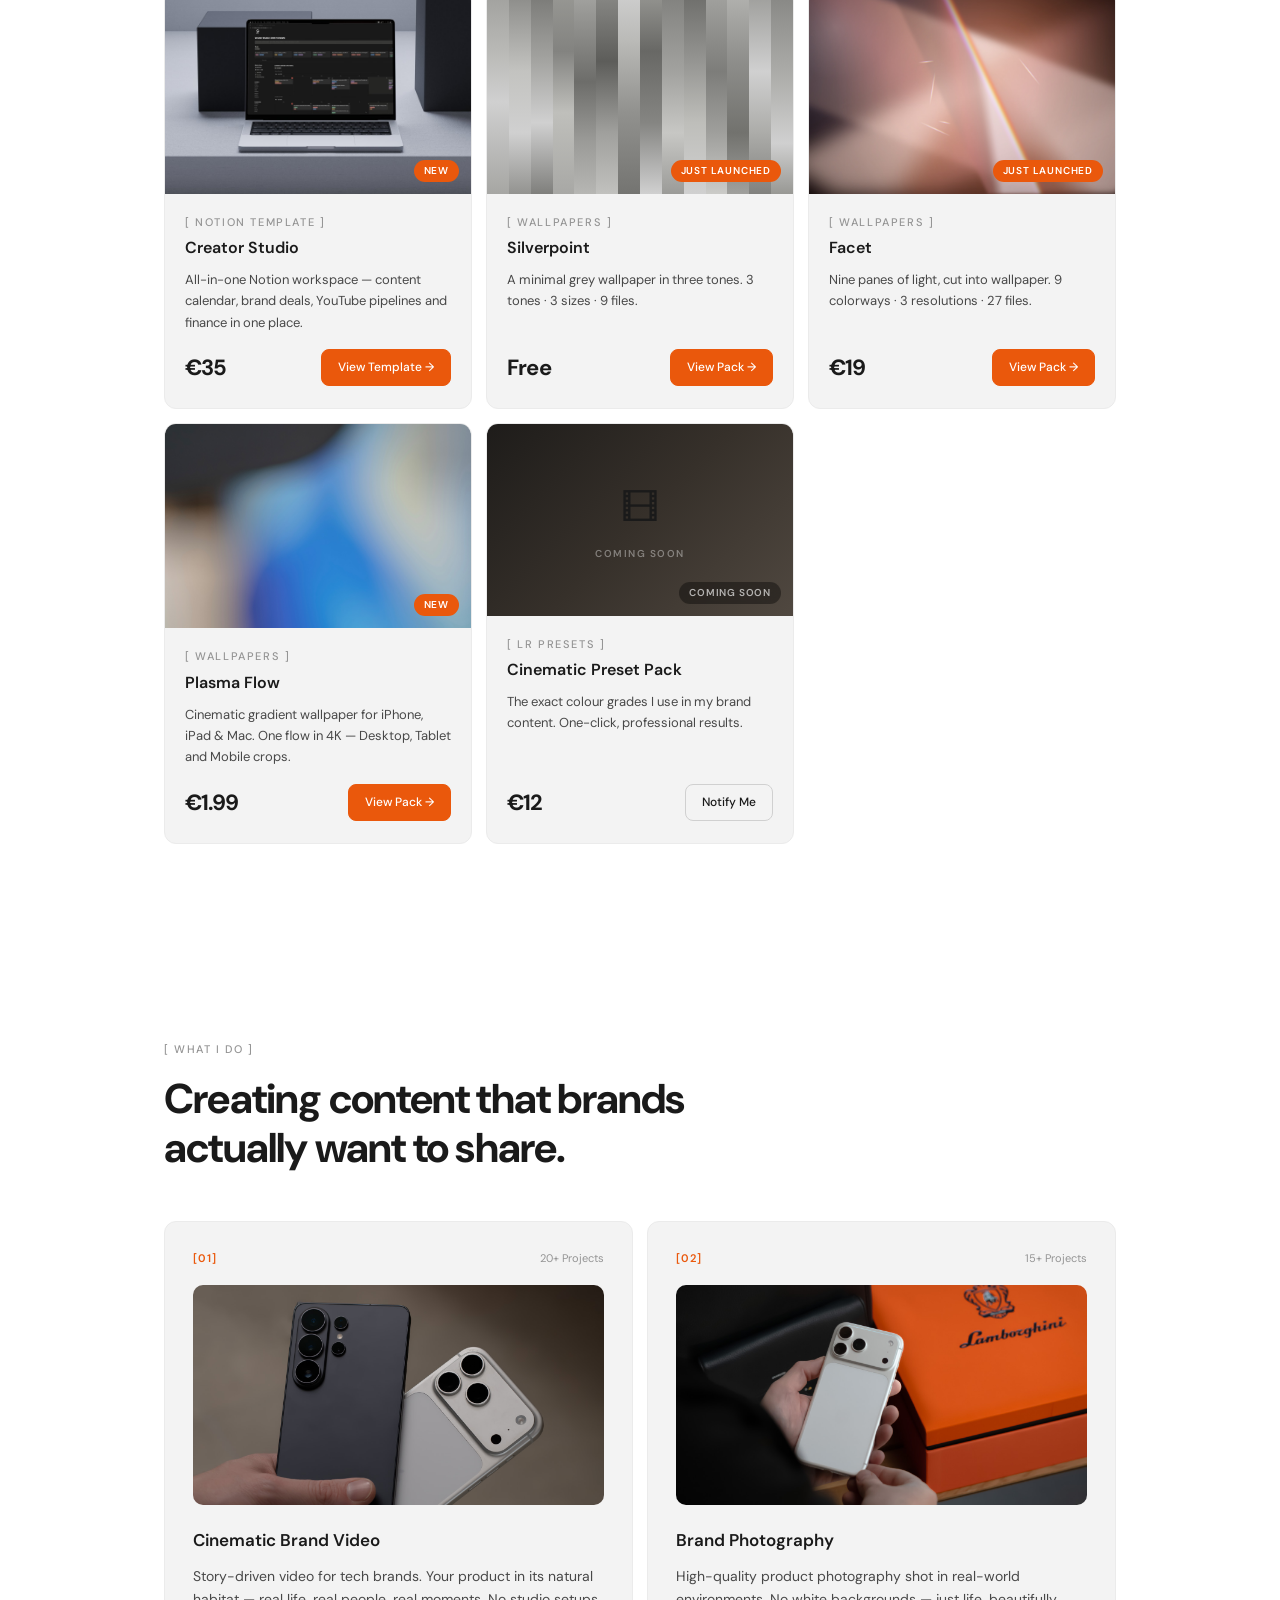
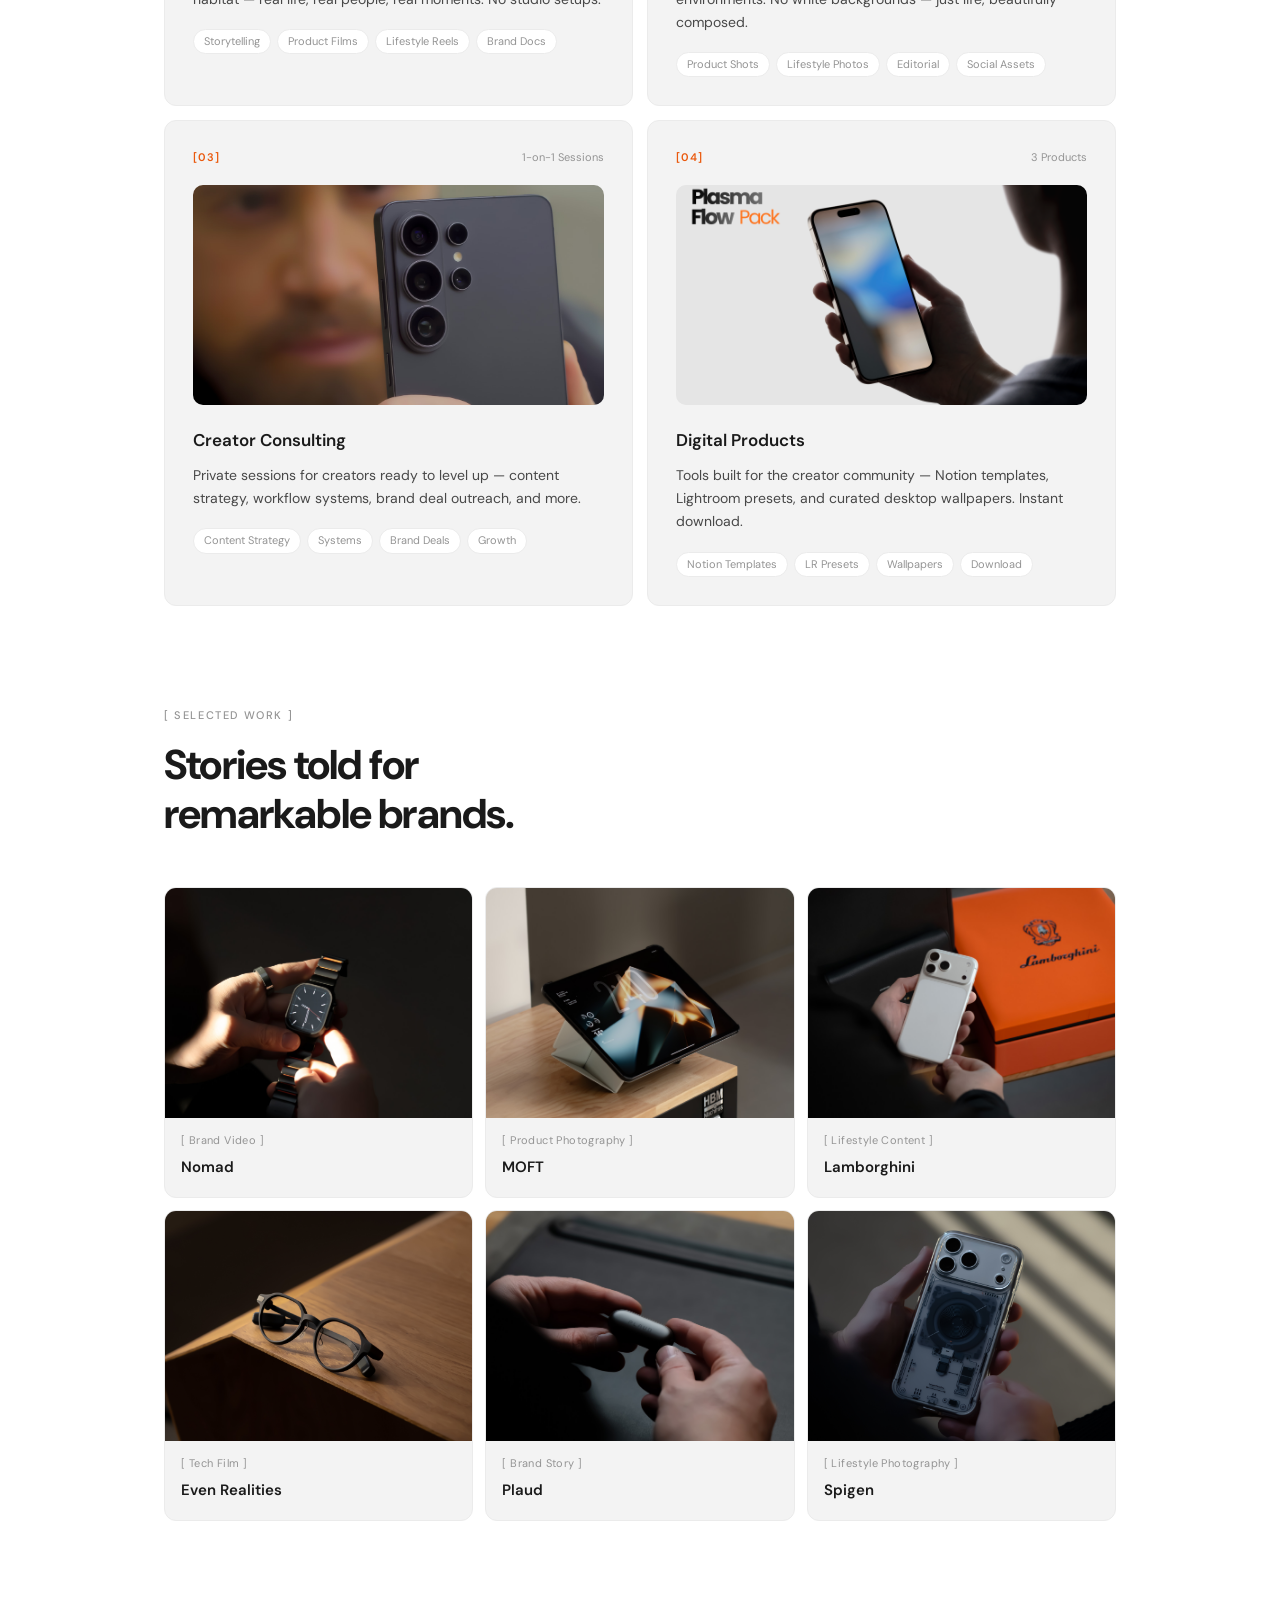
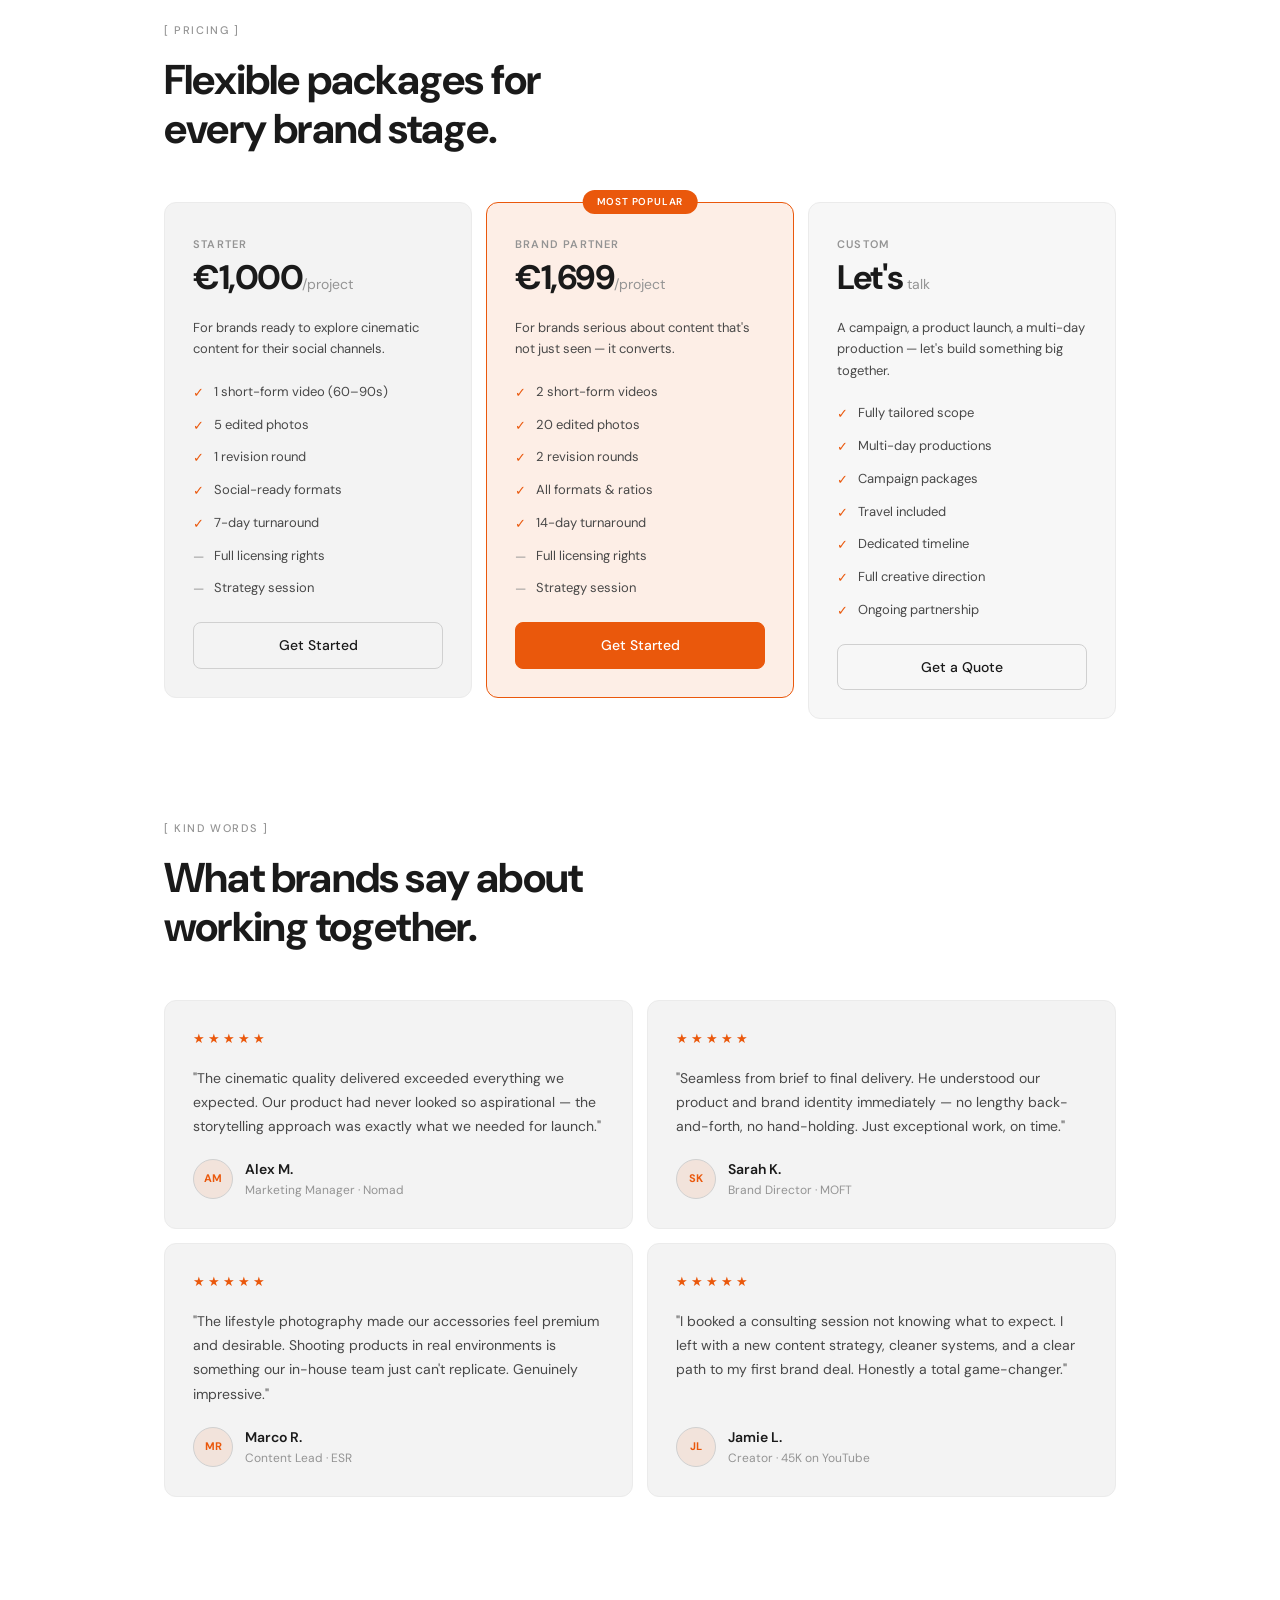
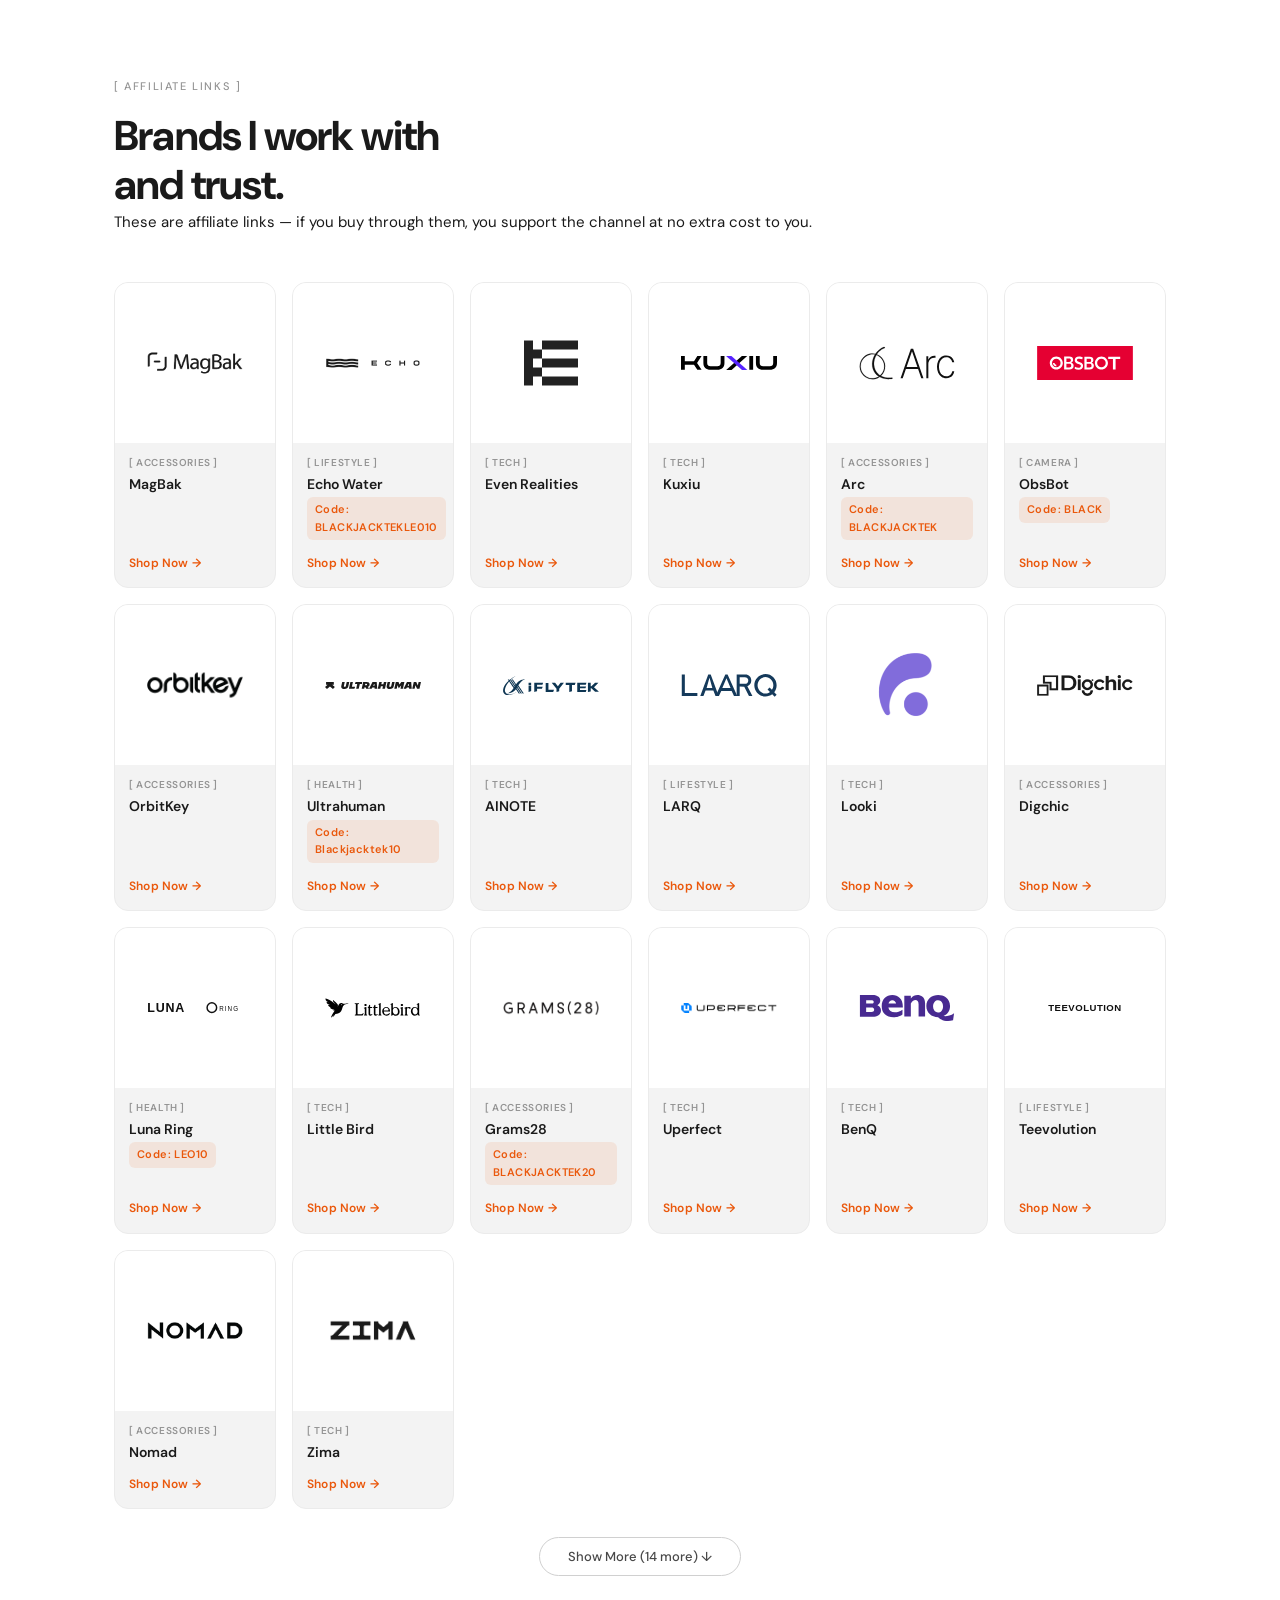
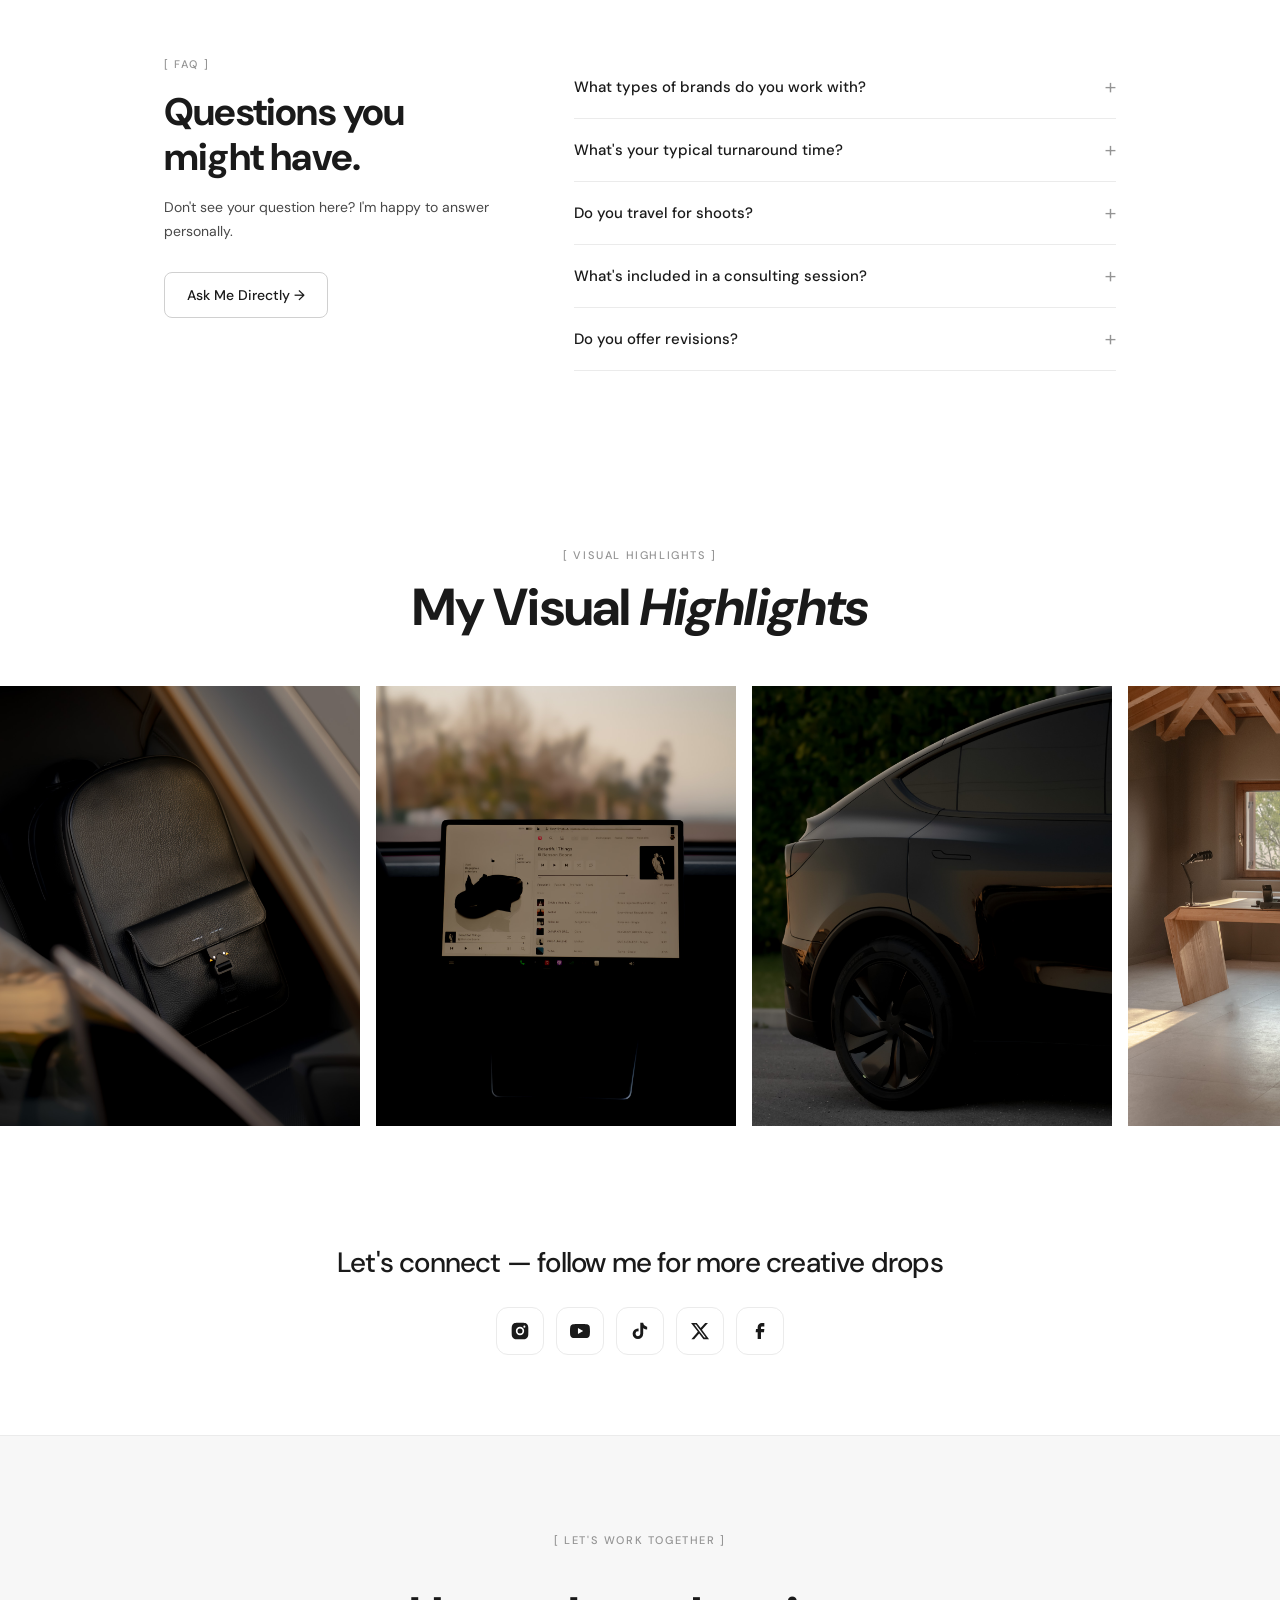
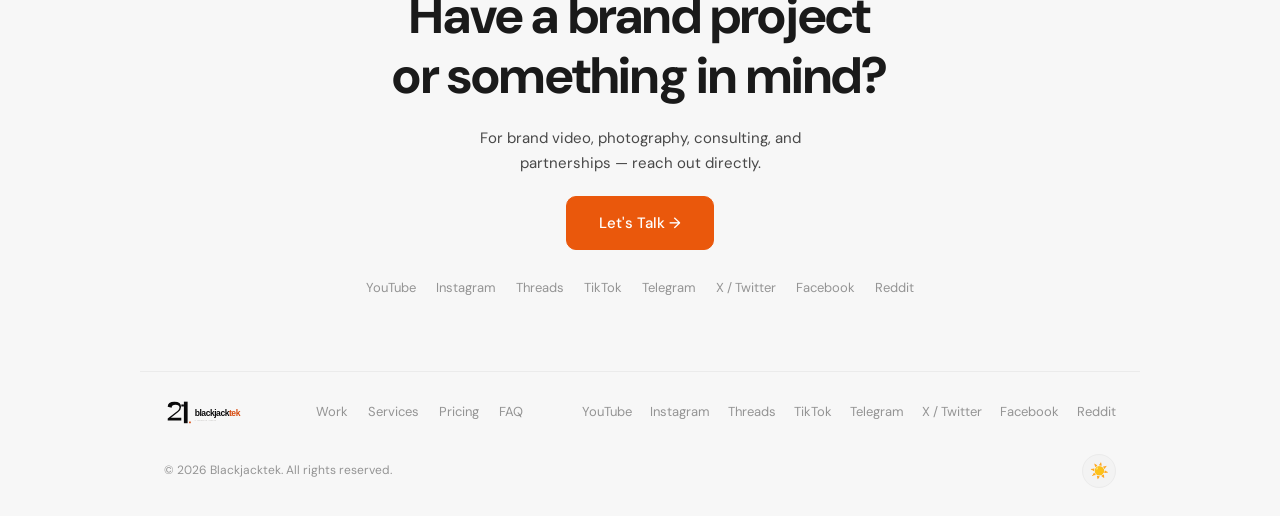
==== commit 7d14733c: "Affiliates: uniform white logo chips, recolor light logos to dark - Add white background to .gear-th" ====
--- a/index.html
+++ b/index.html
@@ -723,7 +723,7 @@
     </a>
 
     <a href="https://shop.zimaspace.com/?sca_ref=11882315.UqYK0aFMJeMKK15&amp;utm_source=leopoldo-gargiulo&amp;utm_medium=affiliate&amp;utm_campaign=zimaspace_affiliate&amp;utm_content=Leopoldo-Gargiulo" target="_blank" rel="noopener sponsored" class="gear-card">
-      <div class="gear-thumb gear-thumb--logo"><img src="logos/zima.svg" alt="Zima logo" /></div>
+      <div class="gear-thumb gear-thumb--logo"><img src="logos/zima.png" alt="Zima logo" /></div>
       <div class="gear-body">
         <span class="gear-cat">[ Tech ]</span>
         <h3 class="gear-name">Zima</h3>
--- a/style.css
+++ b/style.css
@@ -718,6 +718,7 @@
 .gear-thumb--logo {
   display: flex; align-items: center; justify-content: center;
   padding: 20%;
+  background: #fff;
 }
 .gear-thumb--logo img {
   width: 100%; height: 100%; object-fit: contain;
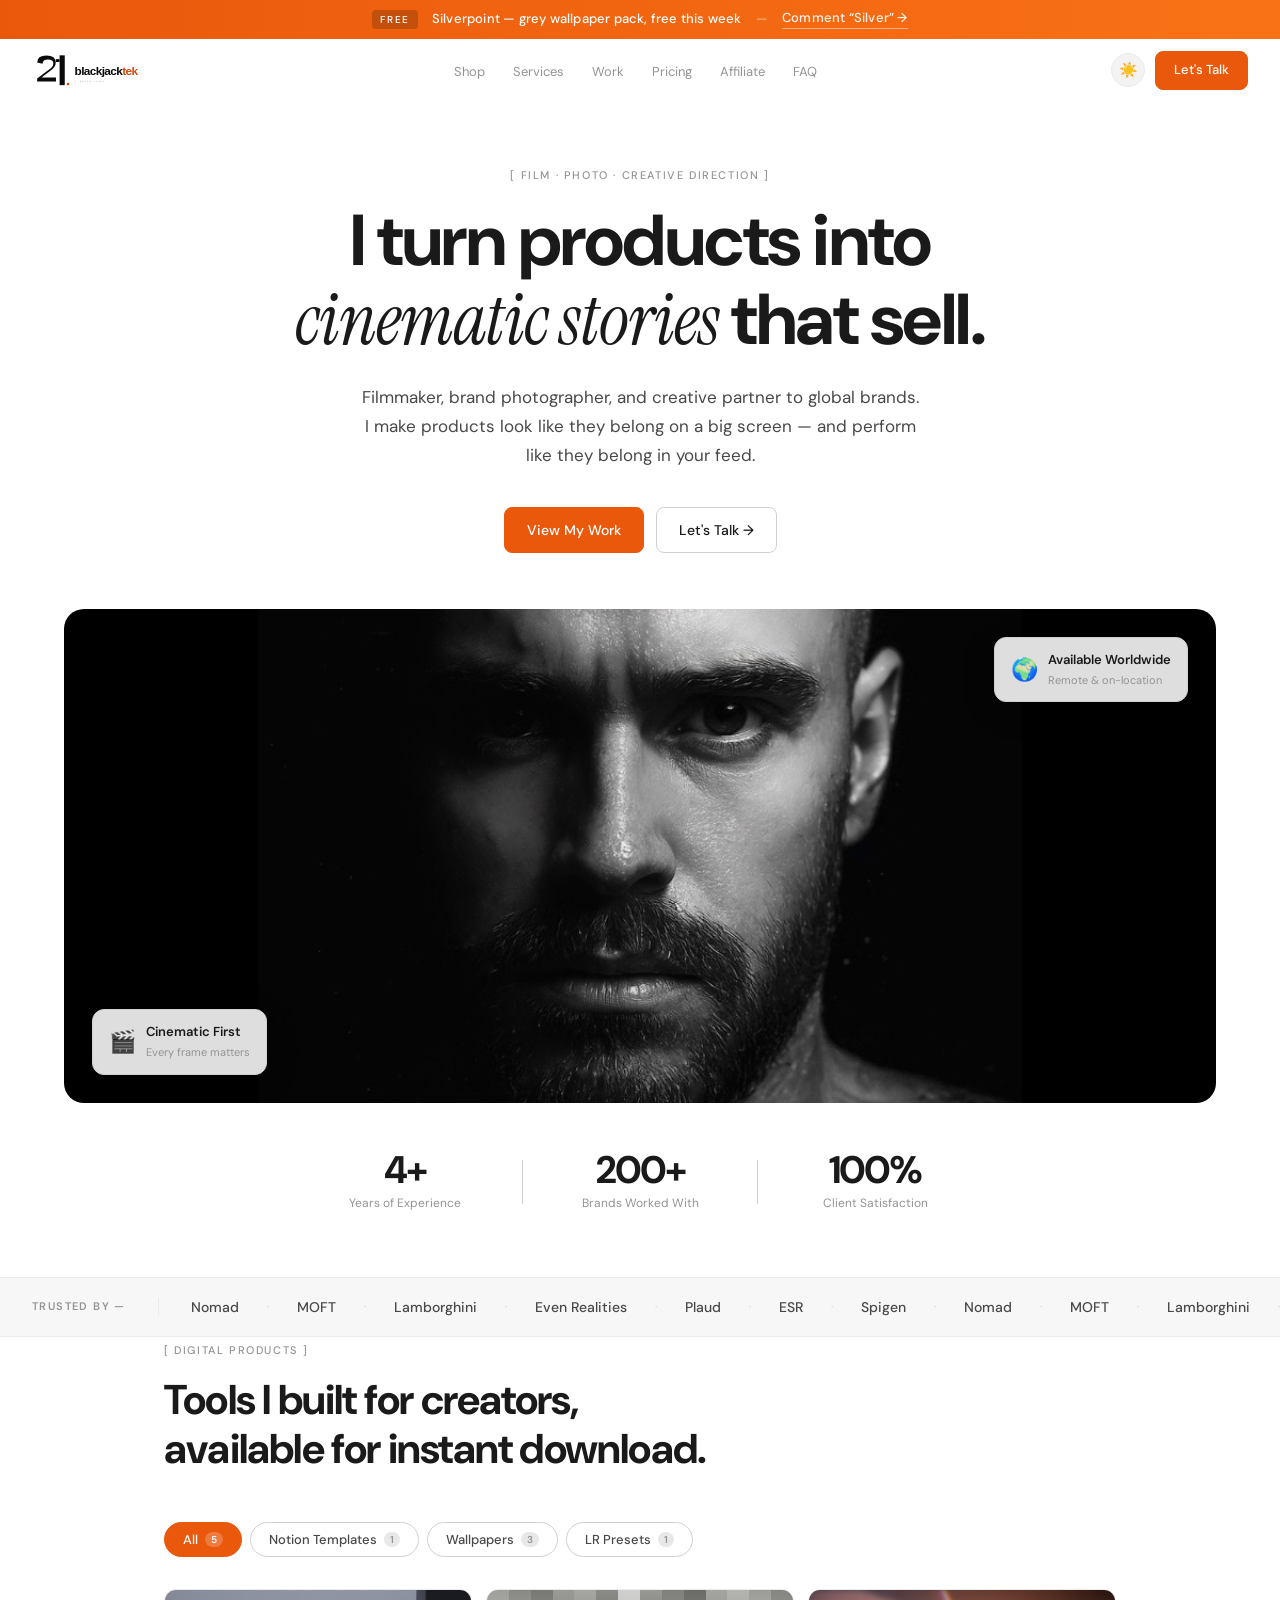
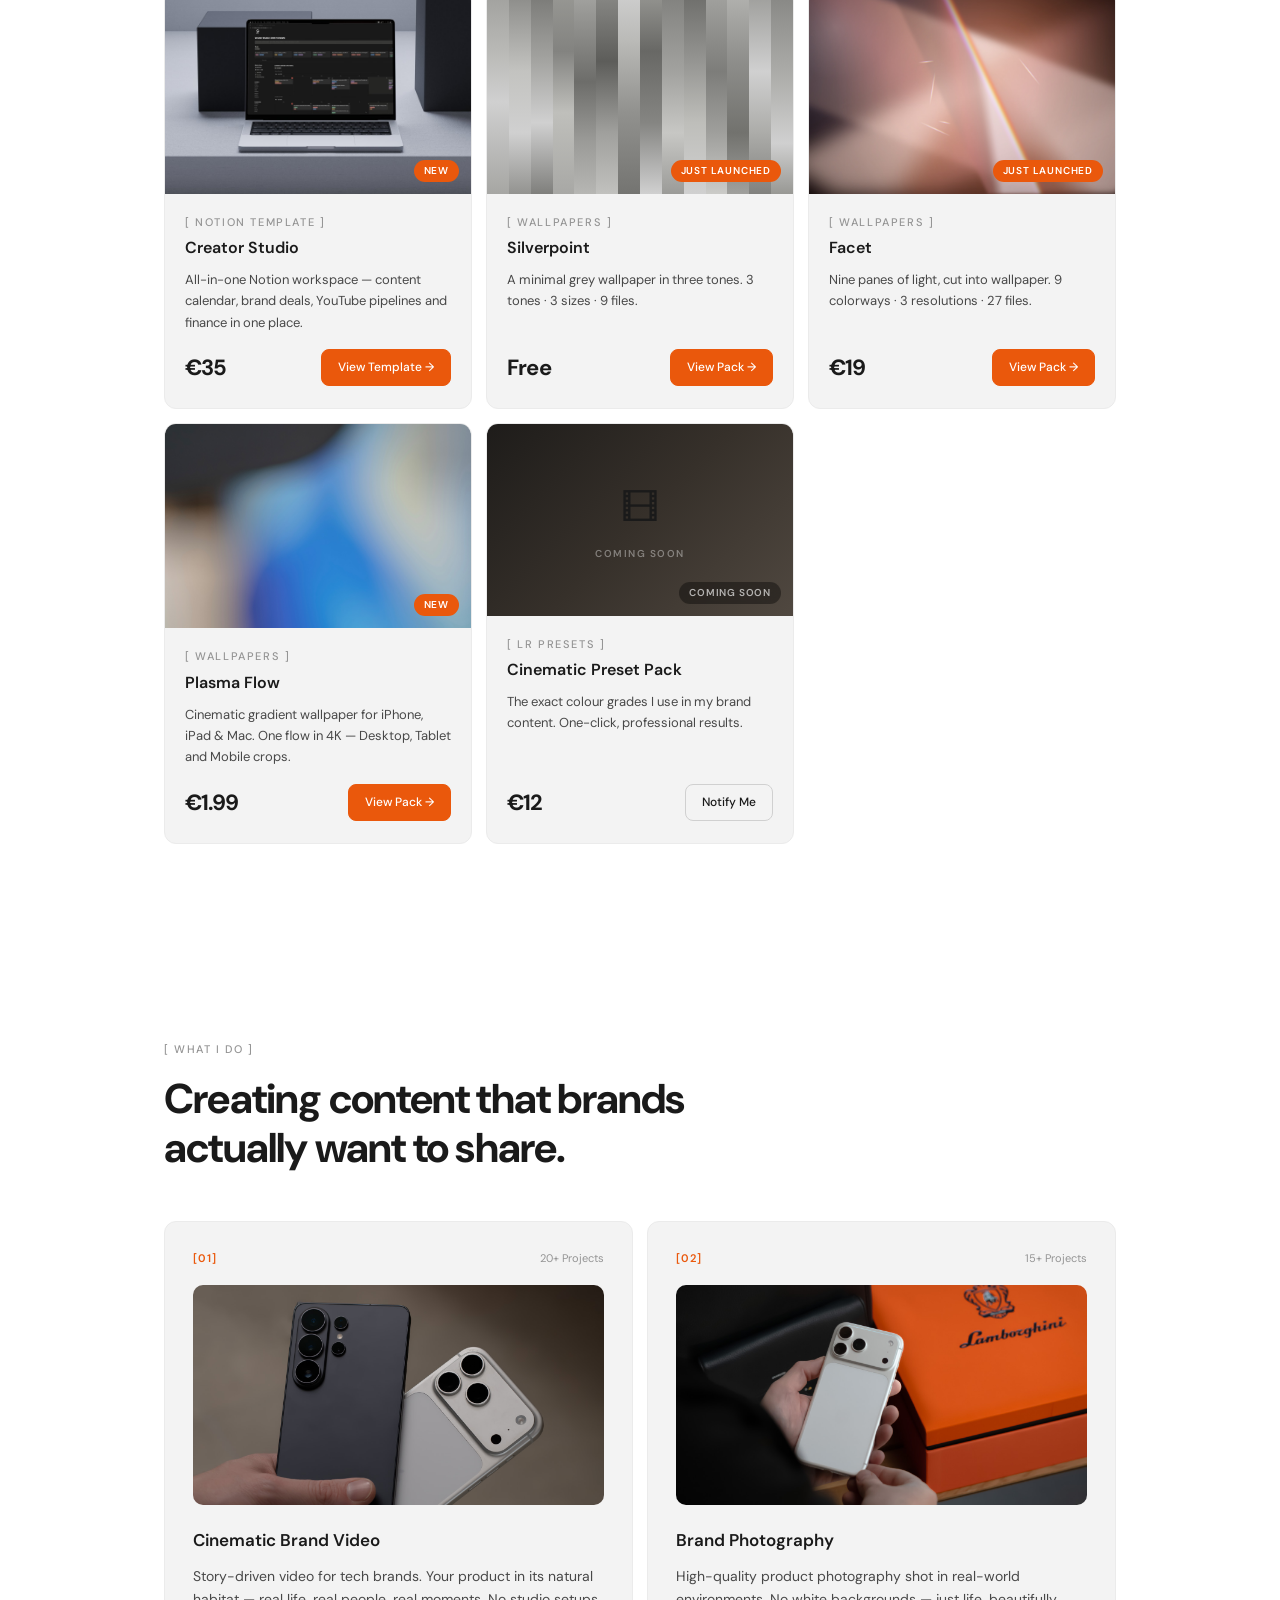
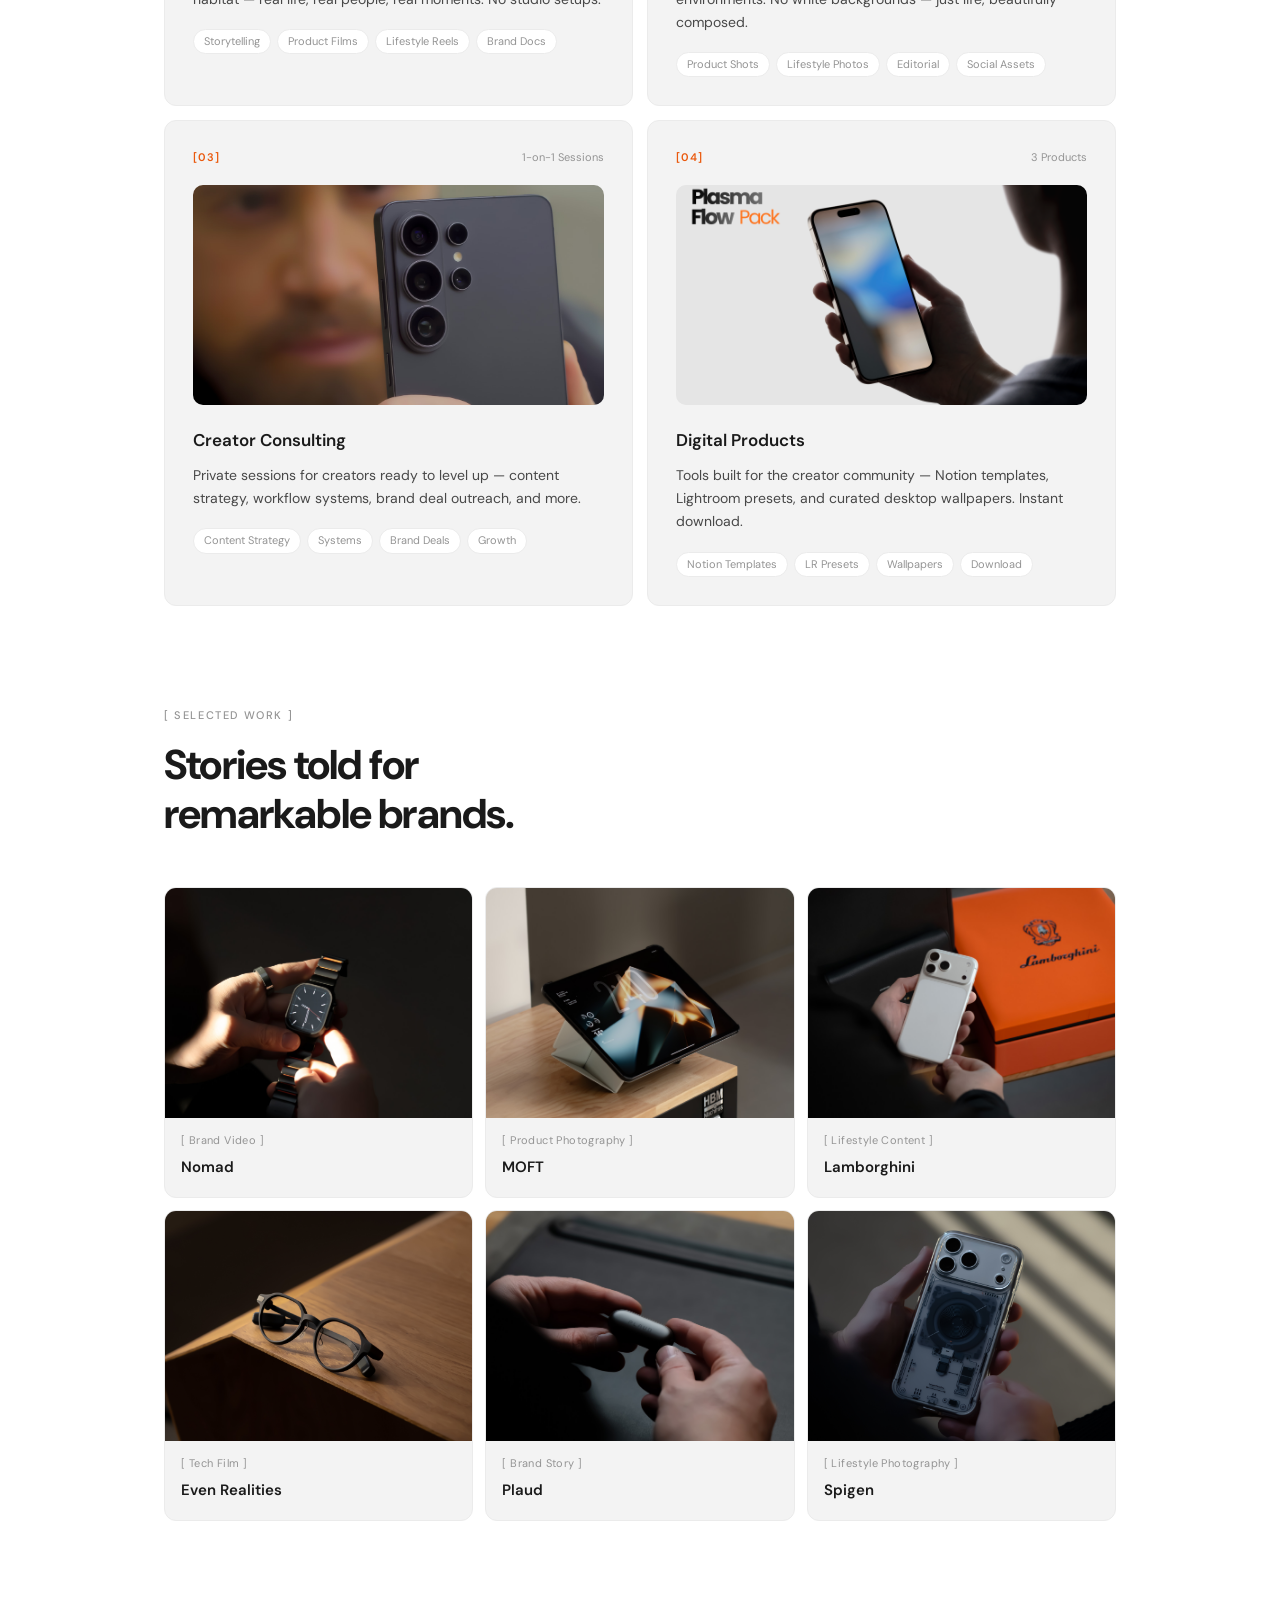
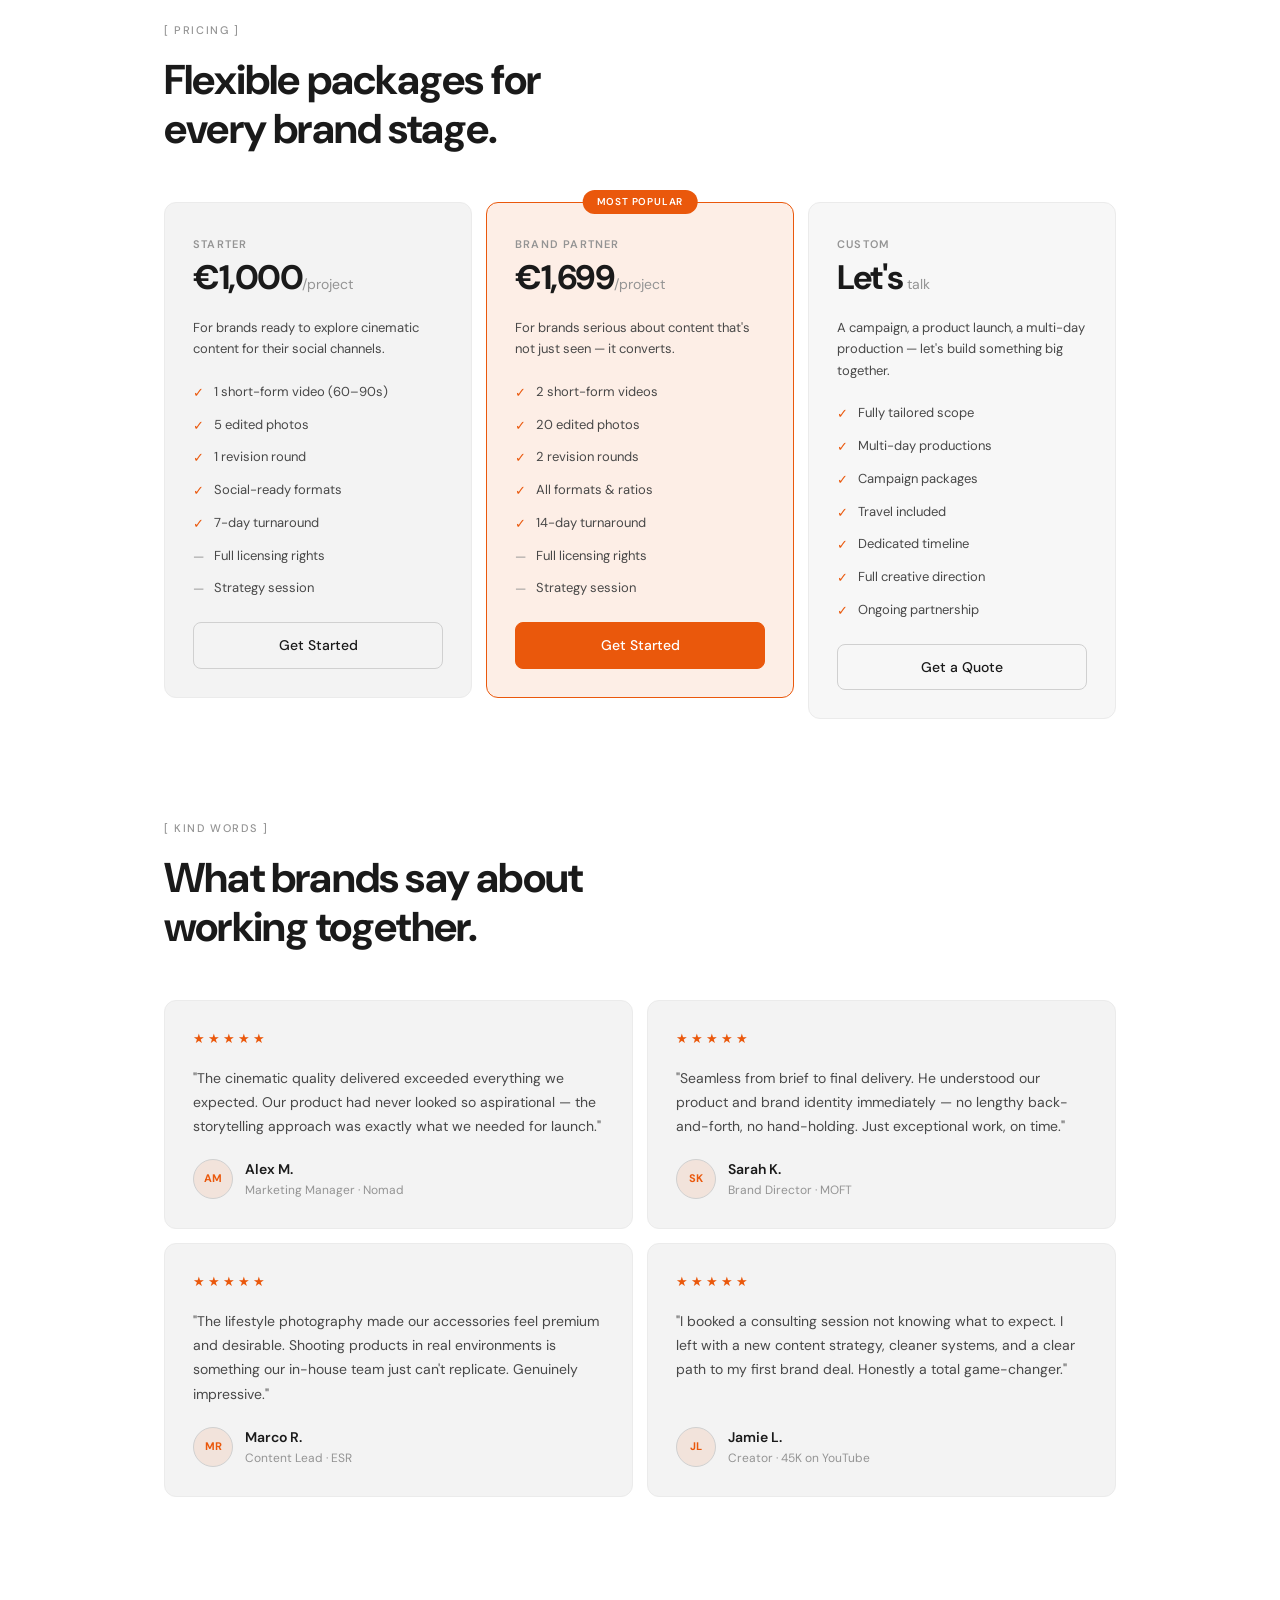
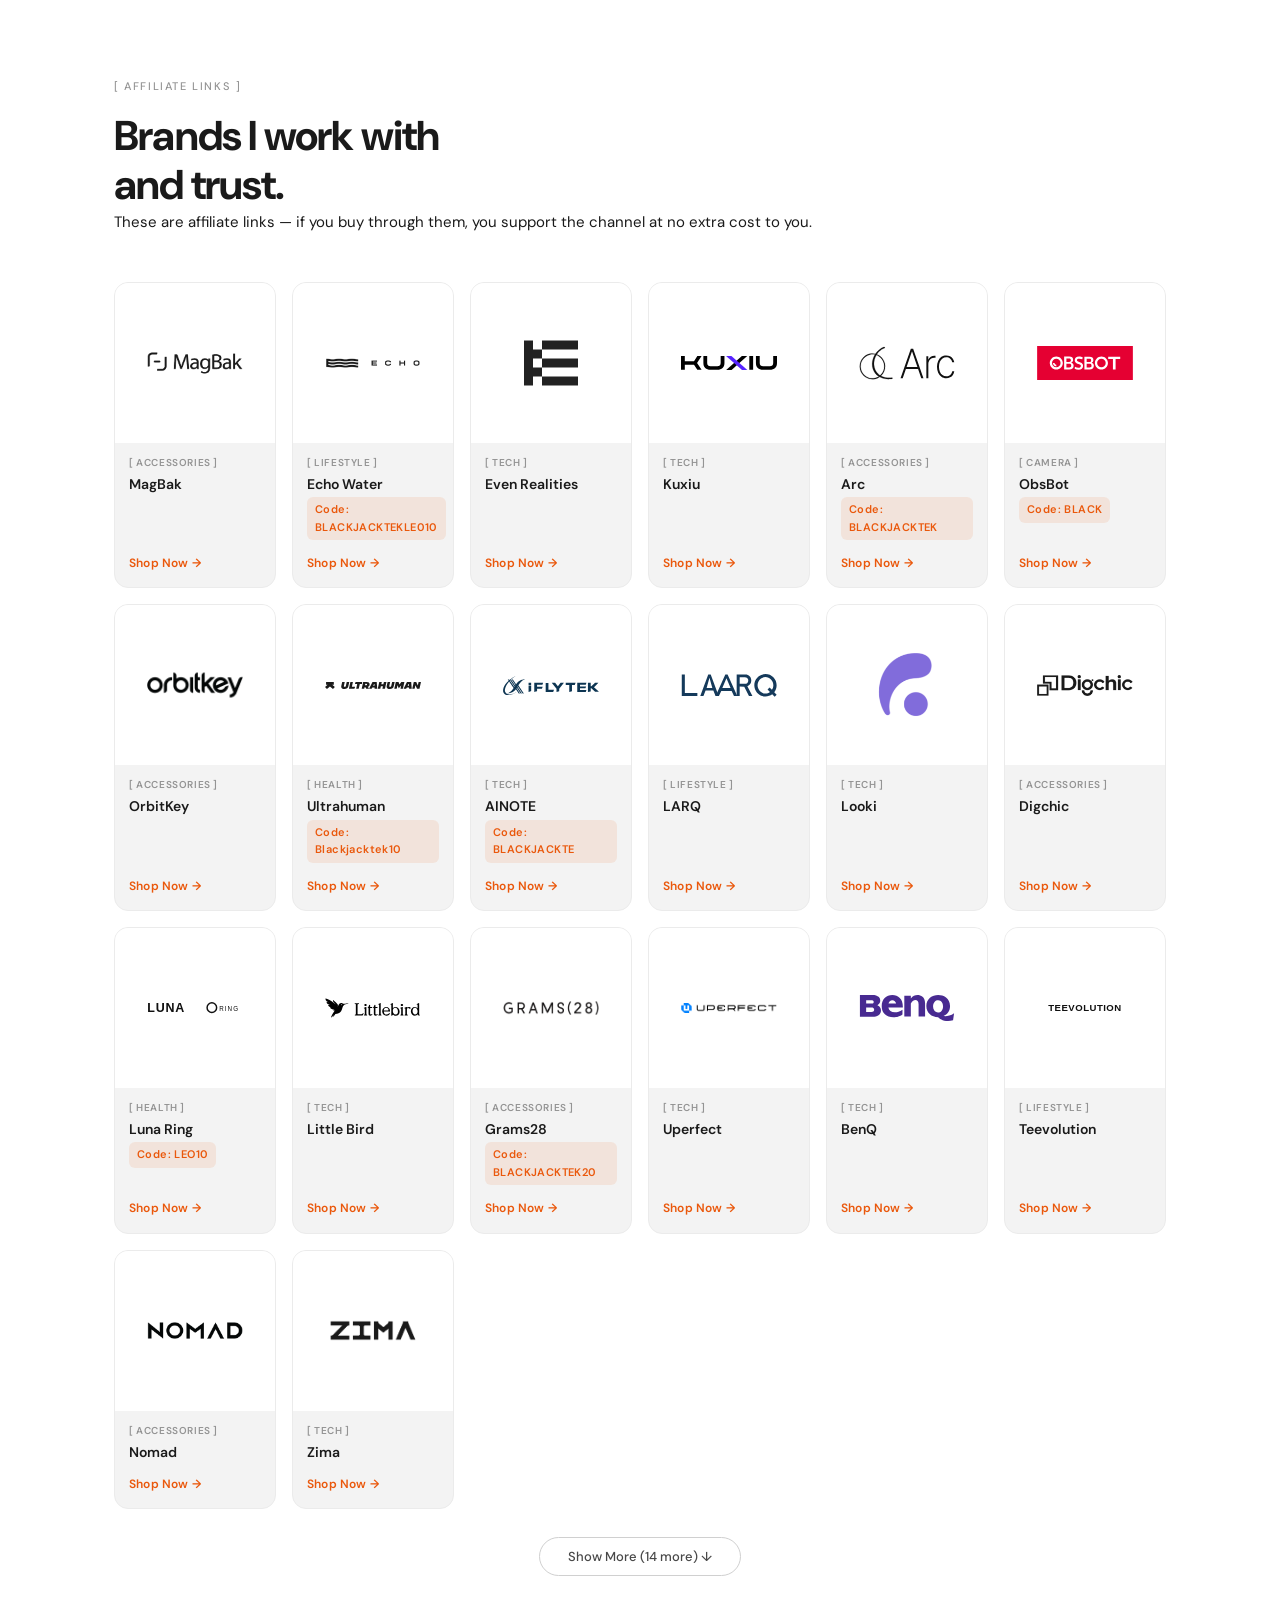
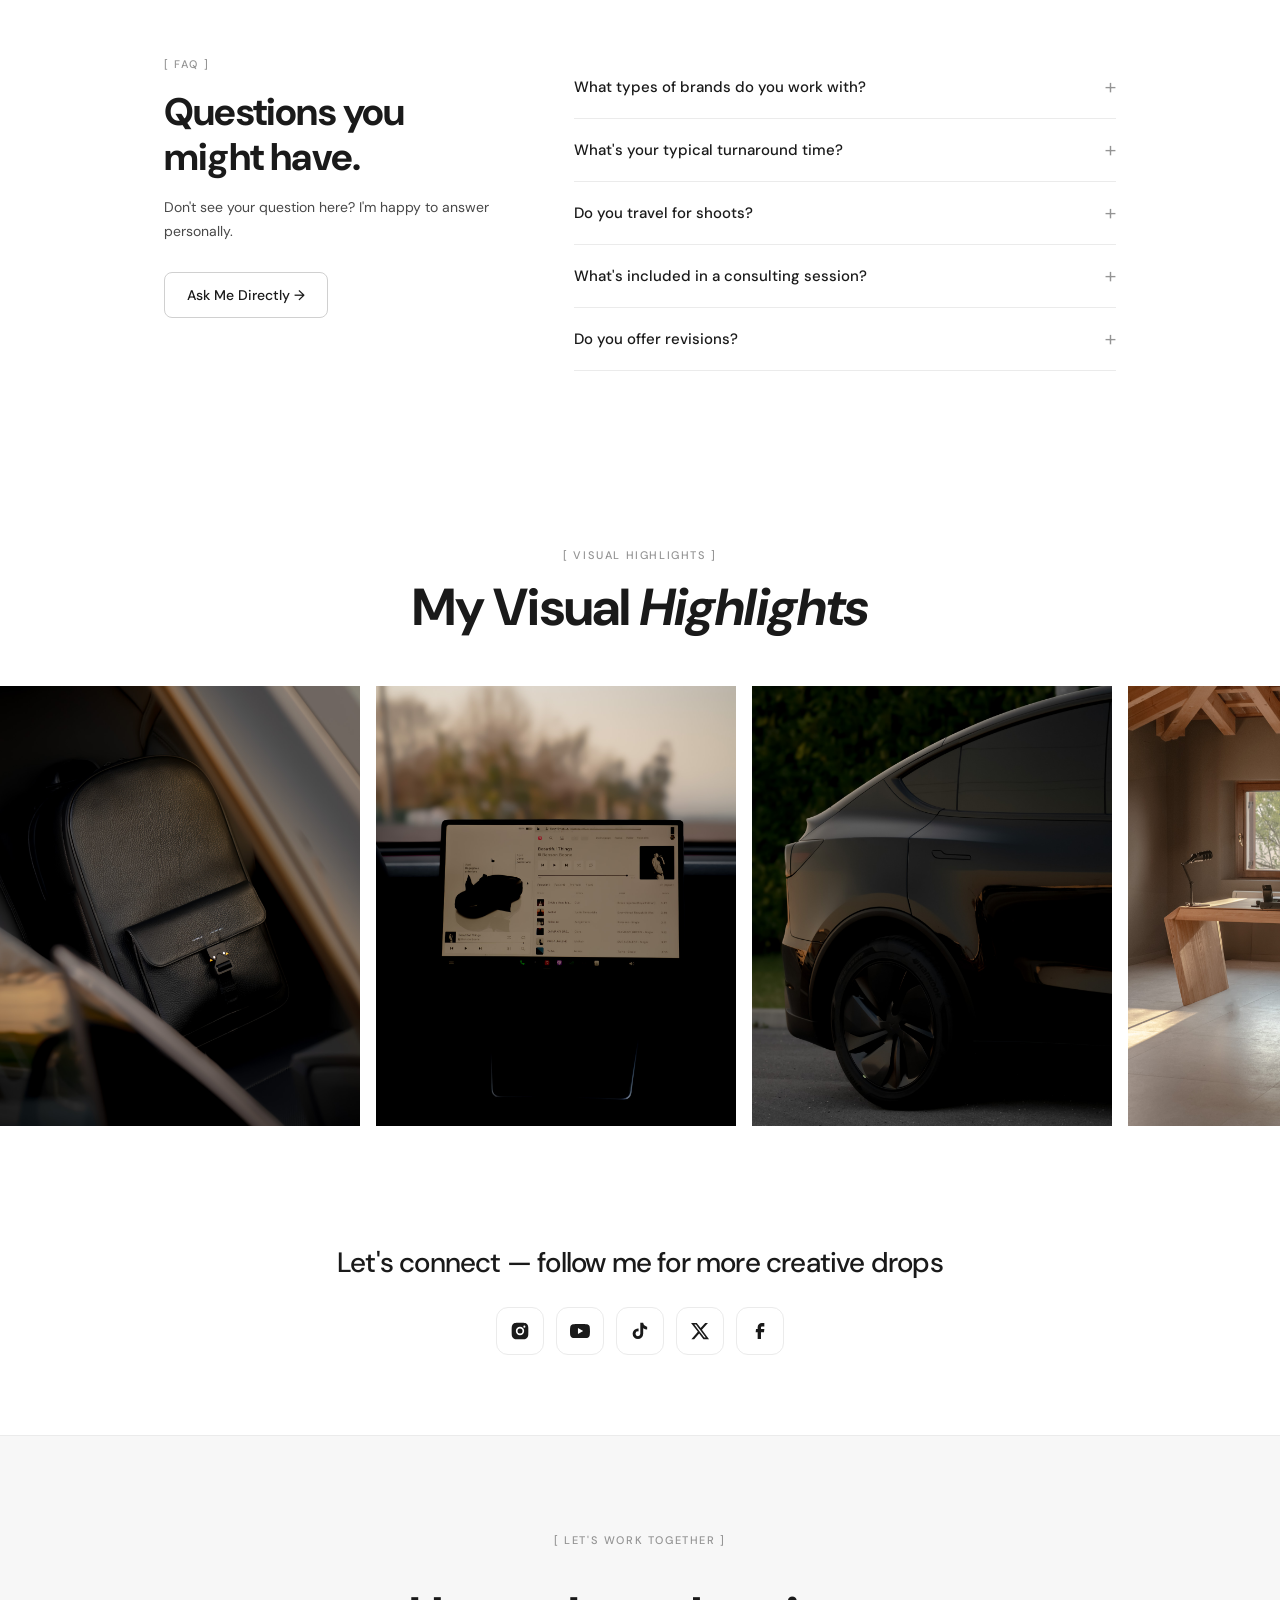
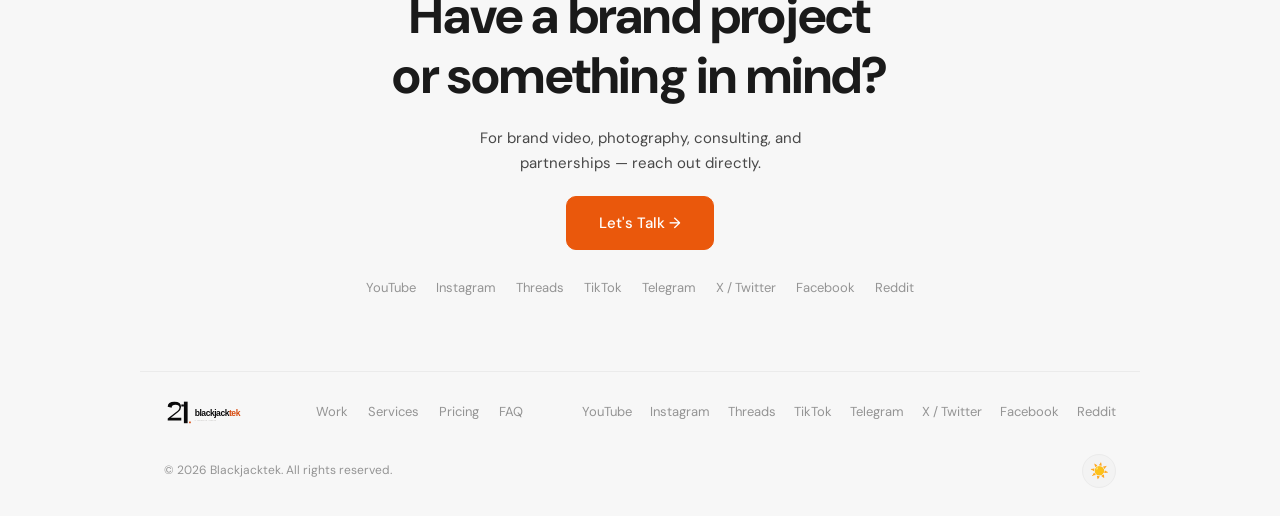
==== commit 9bca7e73: "Affiliates: update AINOTE card with iFLYTEK store link and code BLACKJACKTE Co-Authored-By: Claude O" ====
--- a/index.html
+++ b/index.html
@@ -621,11 +621,12 @@
       </div>
     </a>
 
-    <a href="https://store.iflytek.com" target="_blank" rel="noopener sponsored" class="gear-card">
+    <a href="https://iflytek.biz/4dCFLok" target="_blank" rel="noopener sponsored" class="gear-card">
       <div class="gear-thumb gear-thumb--logo"><img src="logos/ainote.svg" alt="AINOTE logo" /></div>
       <div class="gear-body">
         <span class="gear-cat">[ Tech ]</span>
         <h3 class="gear-name">AINOTE</h3>
+        <span class="gear-discount">Code: BLACKJACKTE</span>
         <span class="gear-cta">Shop Now →</span>
       </div>
     </a>
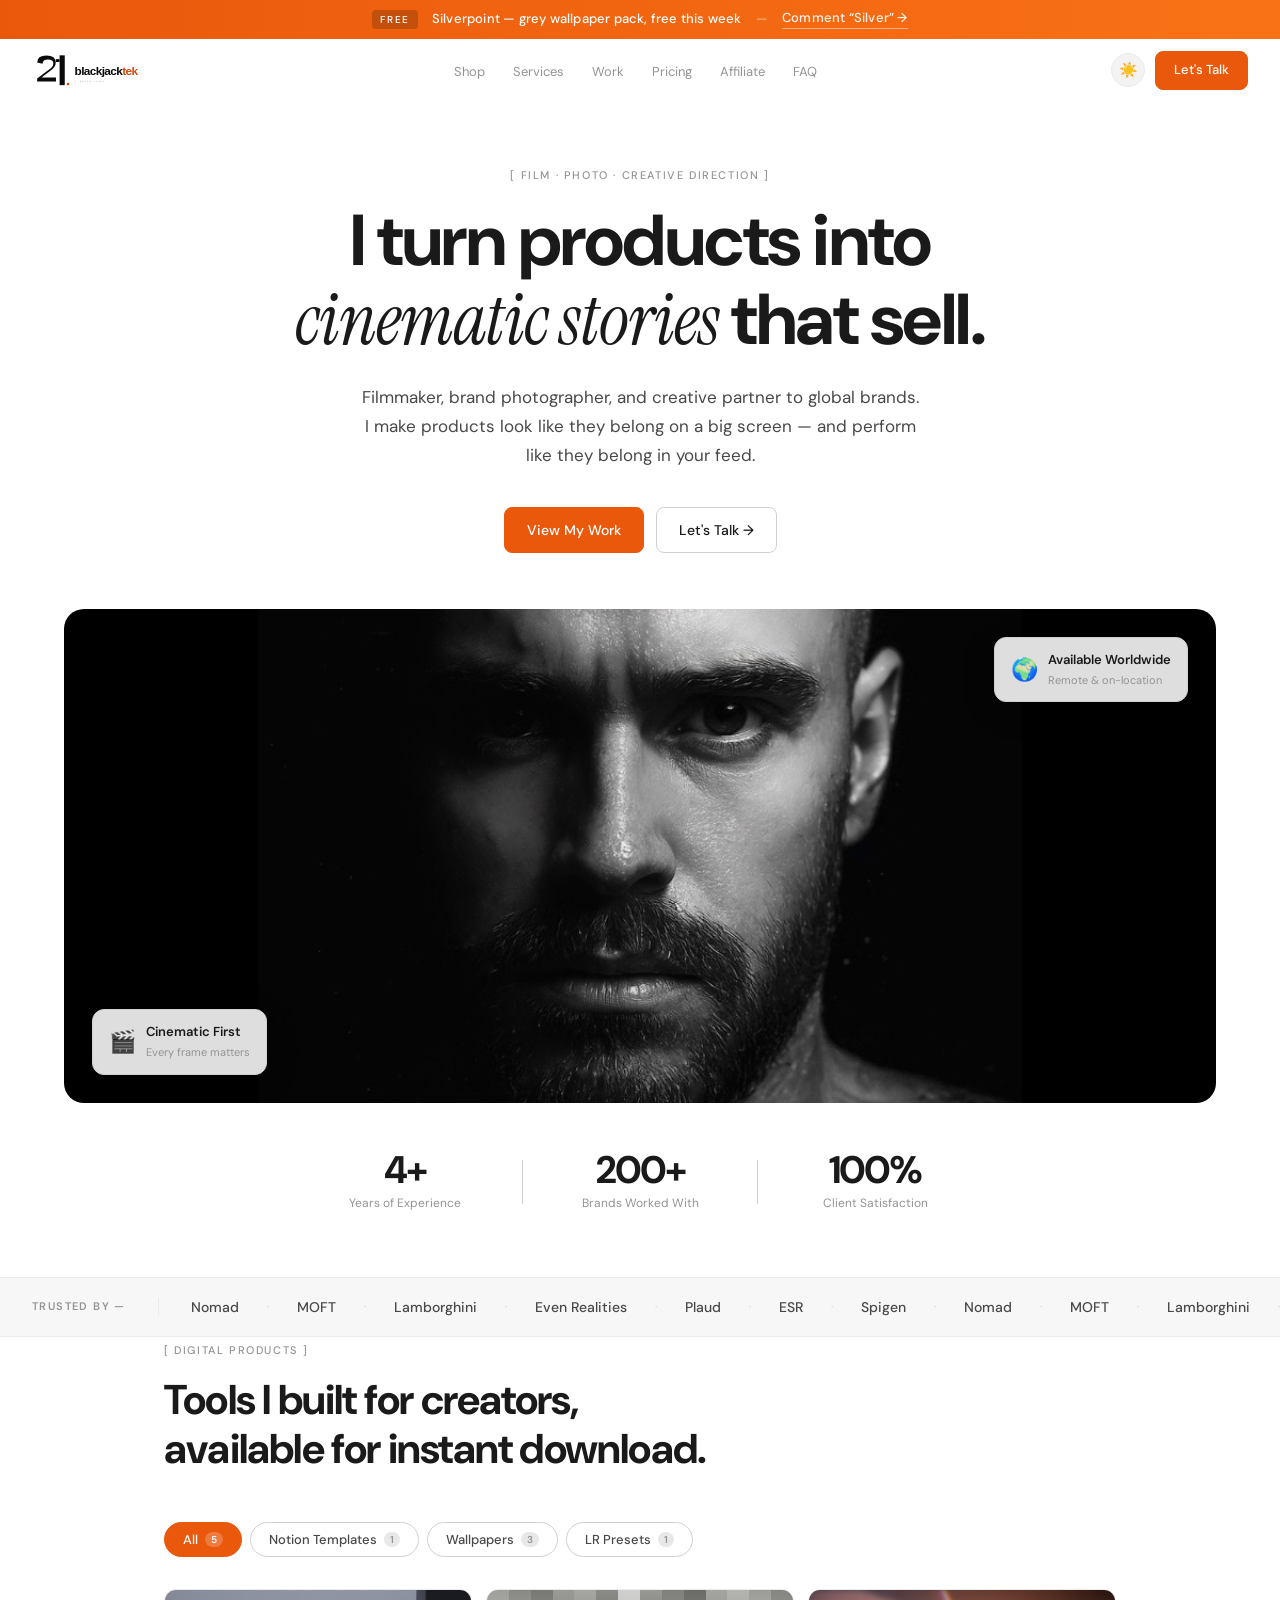
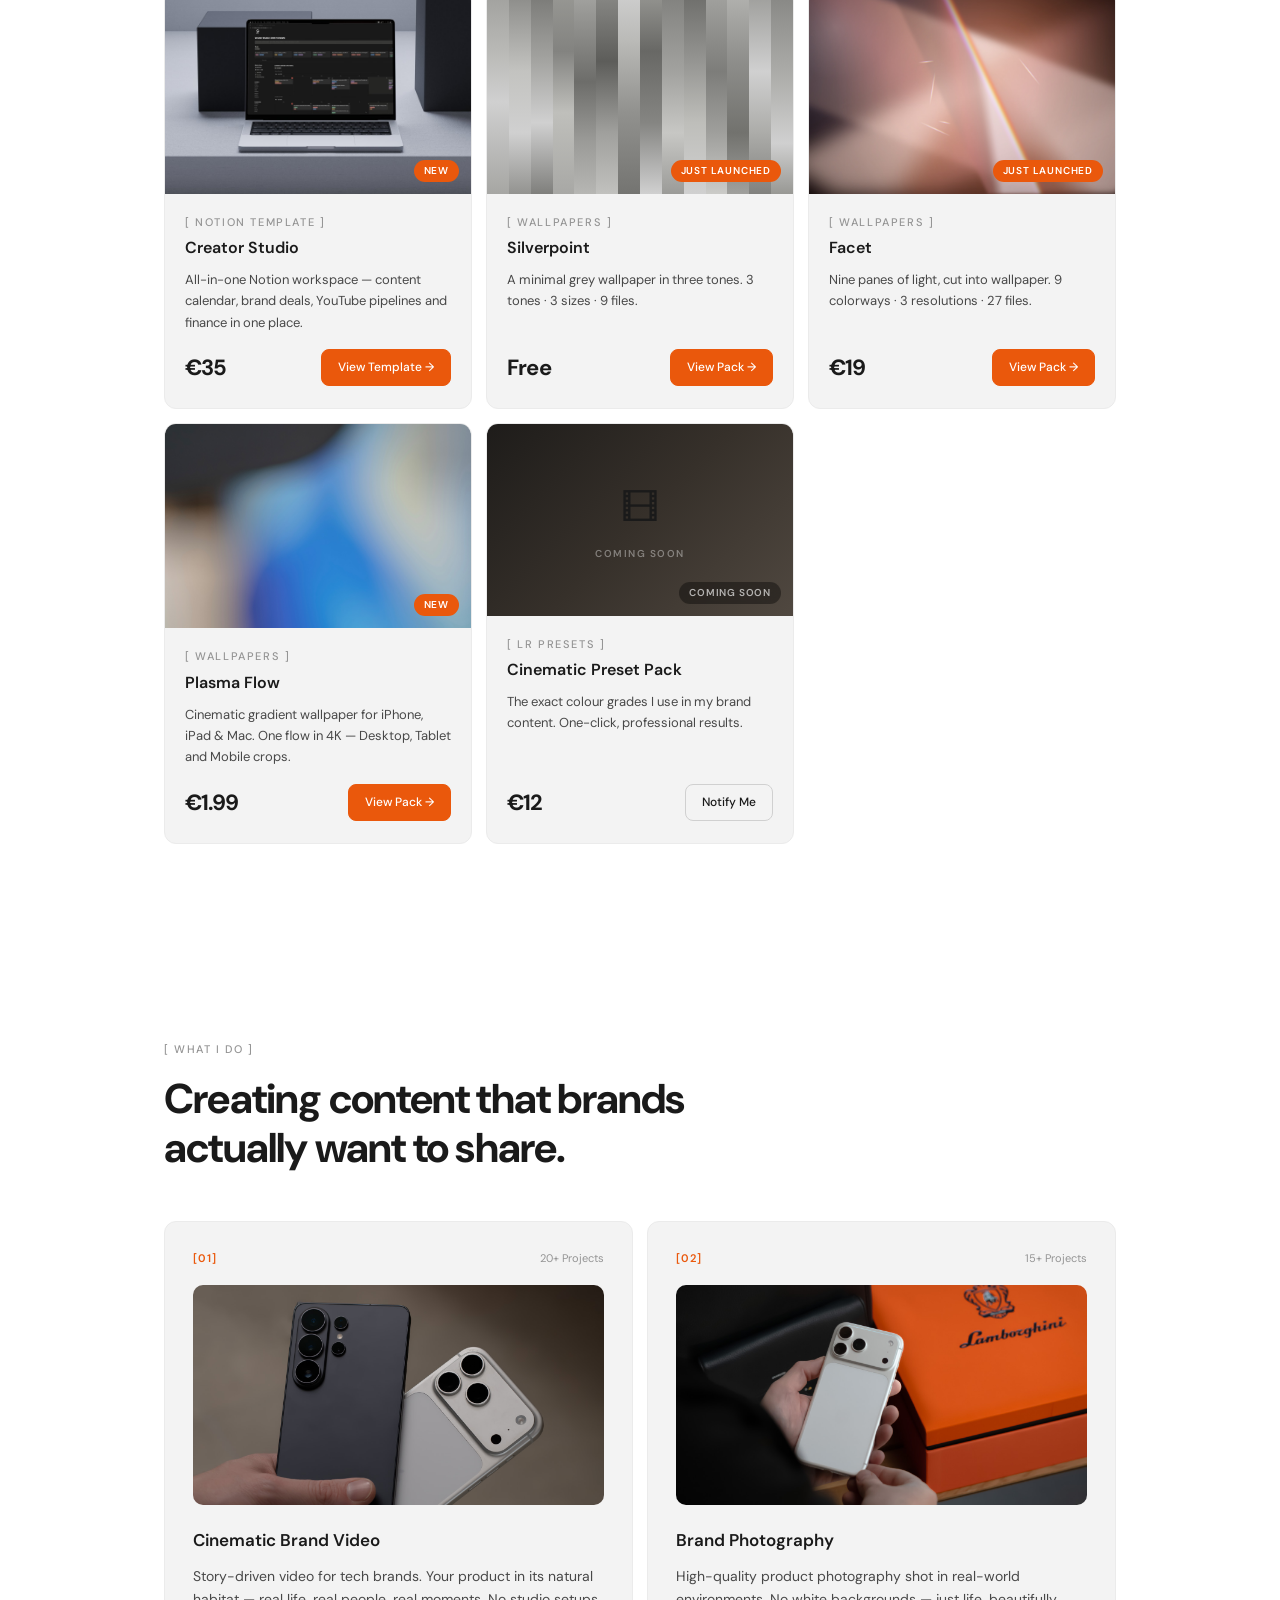
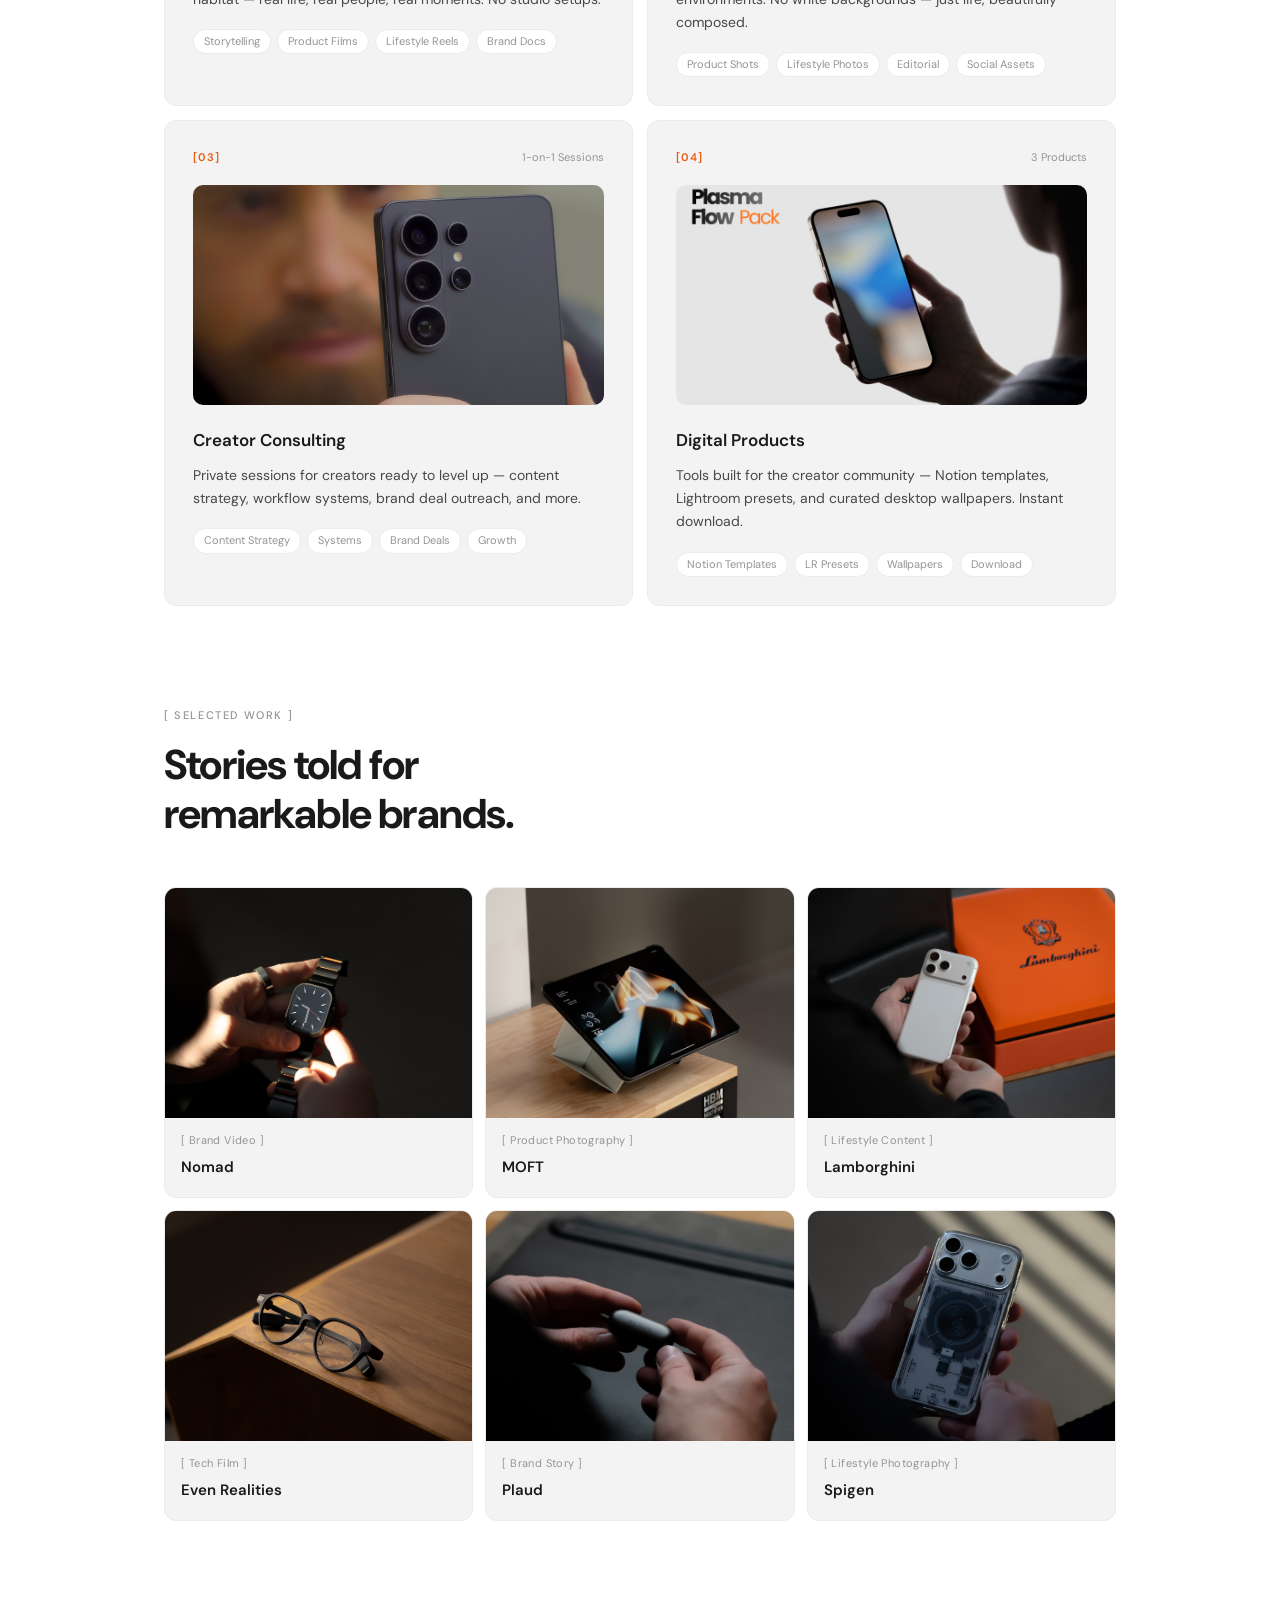
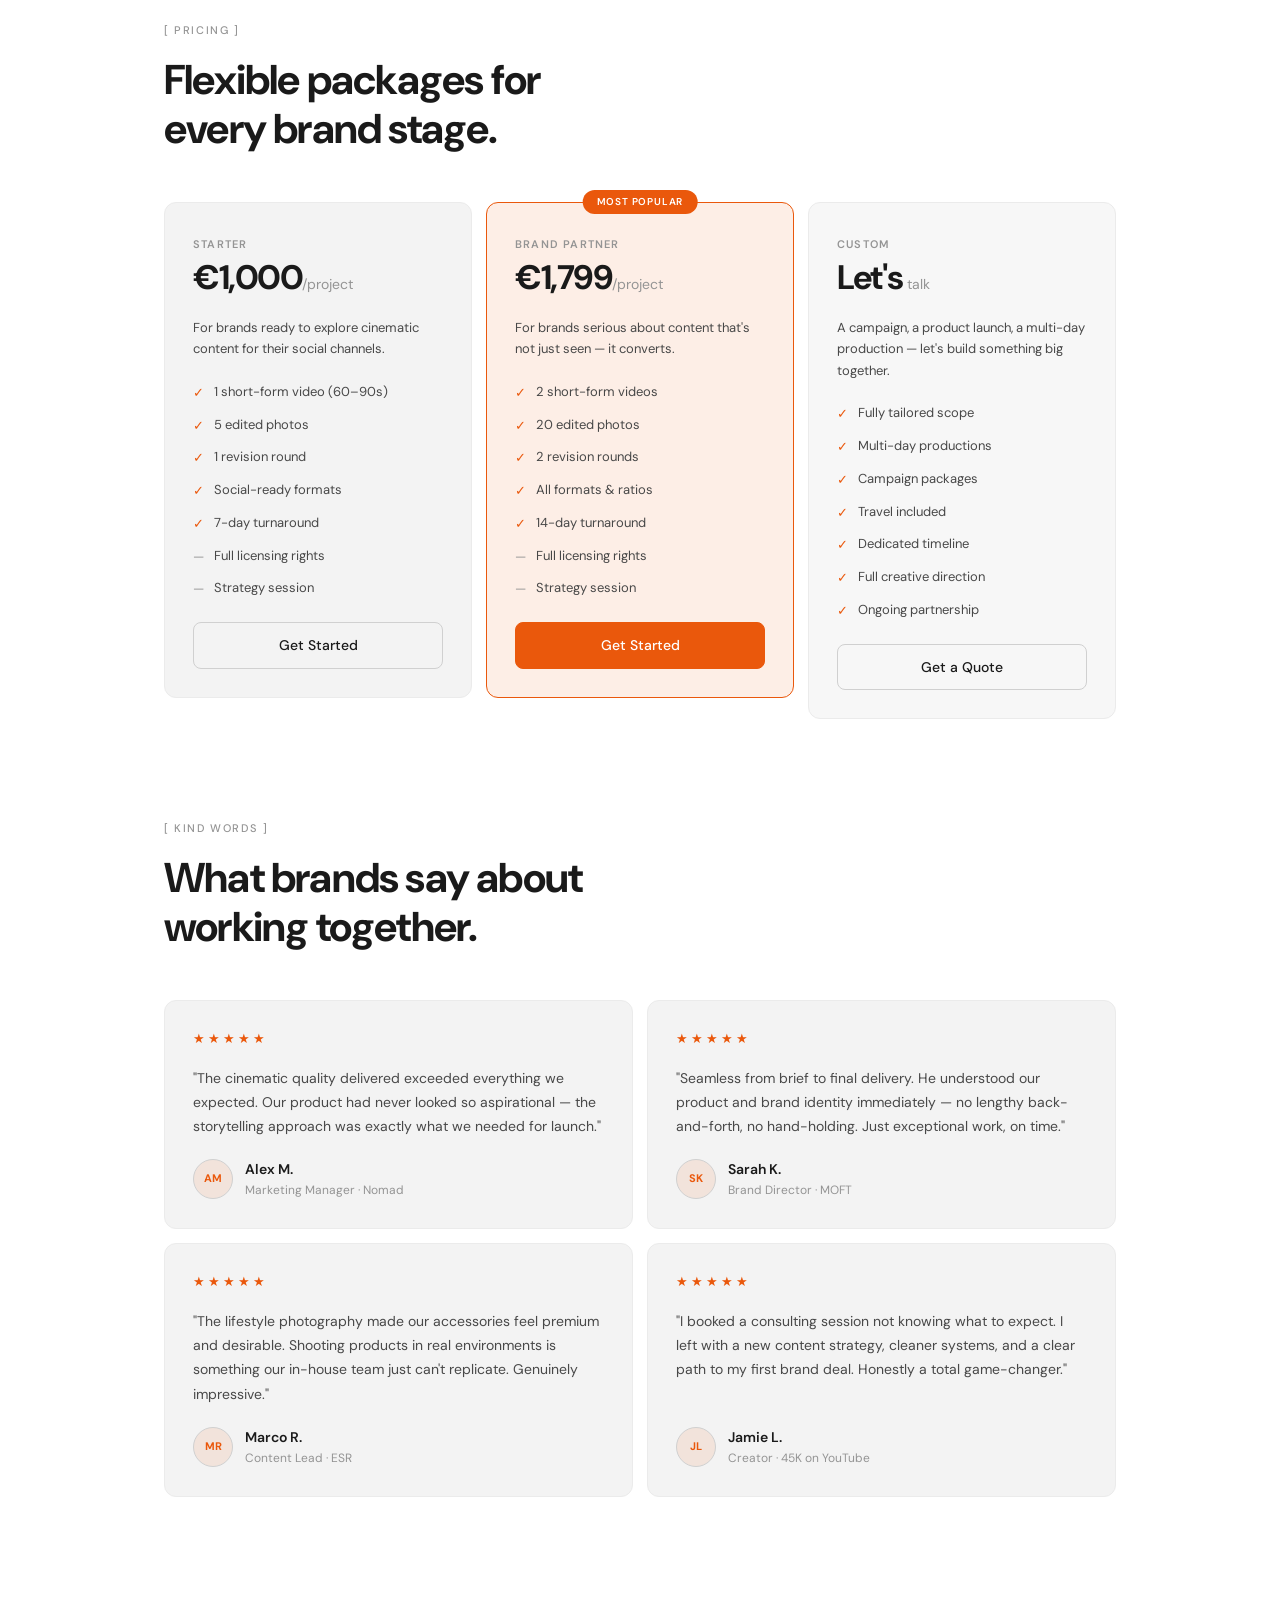
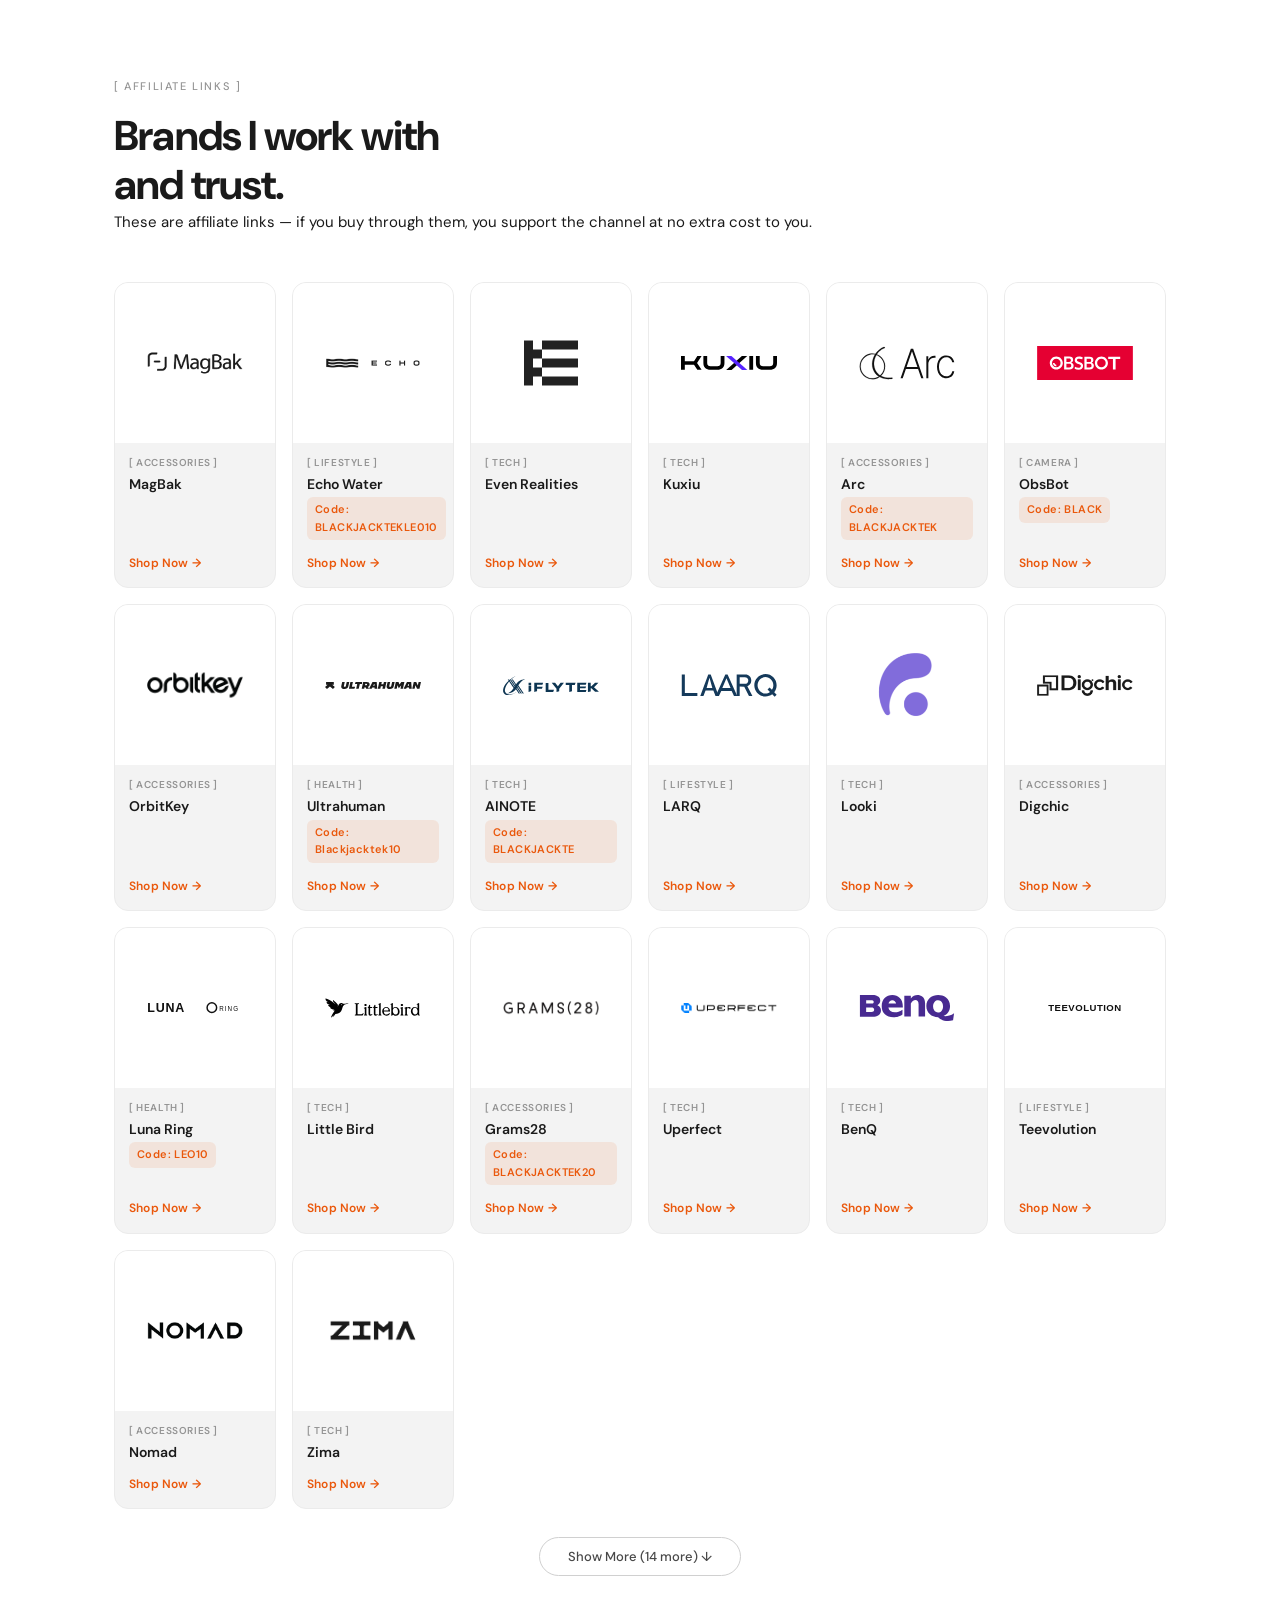
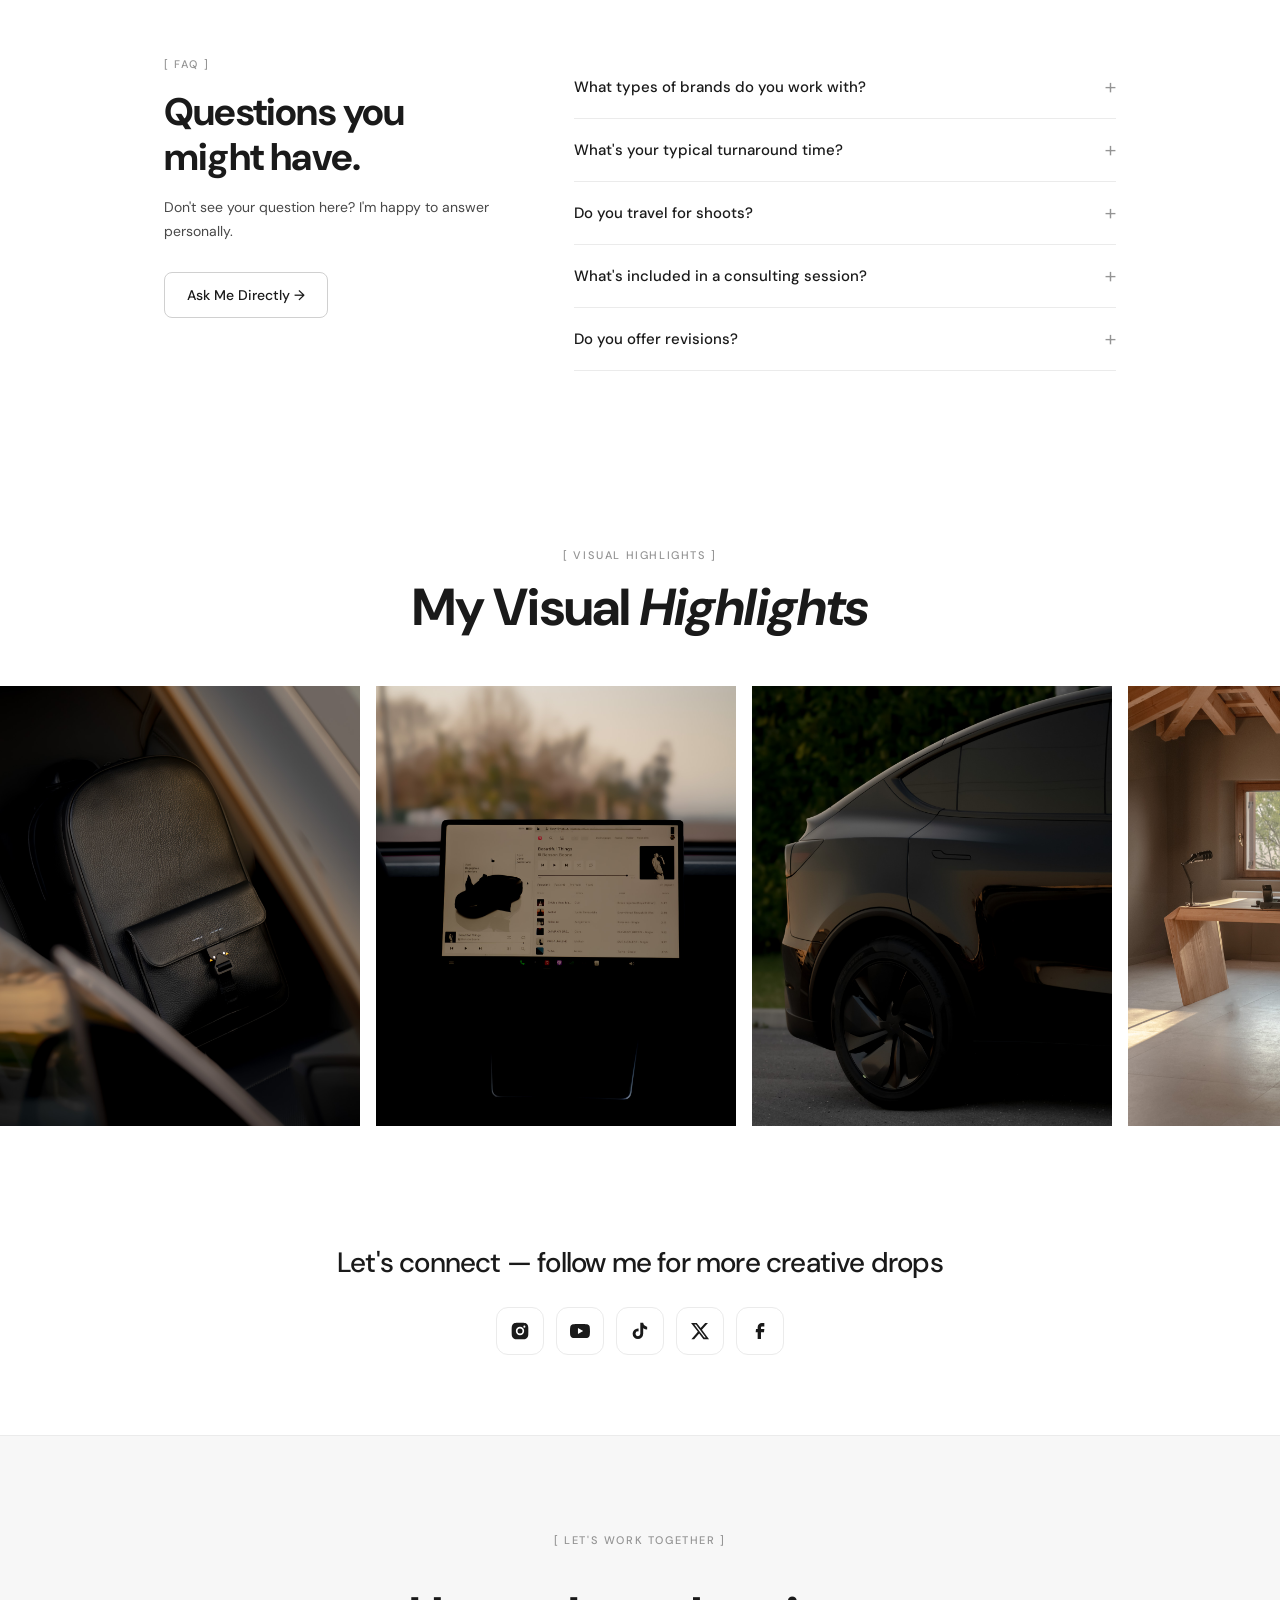
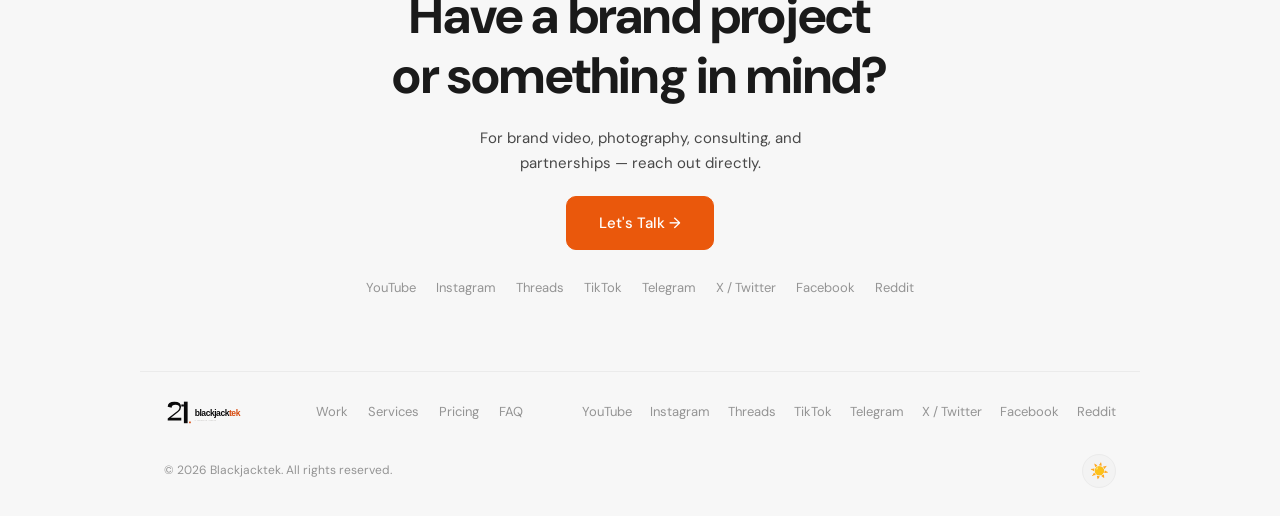
==== commit 00d10ccc: "Pricing: raise Brand Partner to €1,799 Co-Authored-By: Claude Opus 4.8 <noreply@anthropic.com>" ====
--- a/index.html
+++ b/index.html
@@ -436,7 +436,7 @@
       <div class="plan-badge">Most Popular</div>
       <div class="plan-header">
         <span class="plan-name">Brand Partner</span>
-        <div class="plan-price">€1,699<span class="plan-per">/project</span></div>
+        <div class="plan-price">€1,799<span class="plan-per">/project</span></div>
       </div>
       <p class="plan-desc">For brands serious about content that's not just seen — it converts.</p>
       <ul class="plan-features">
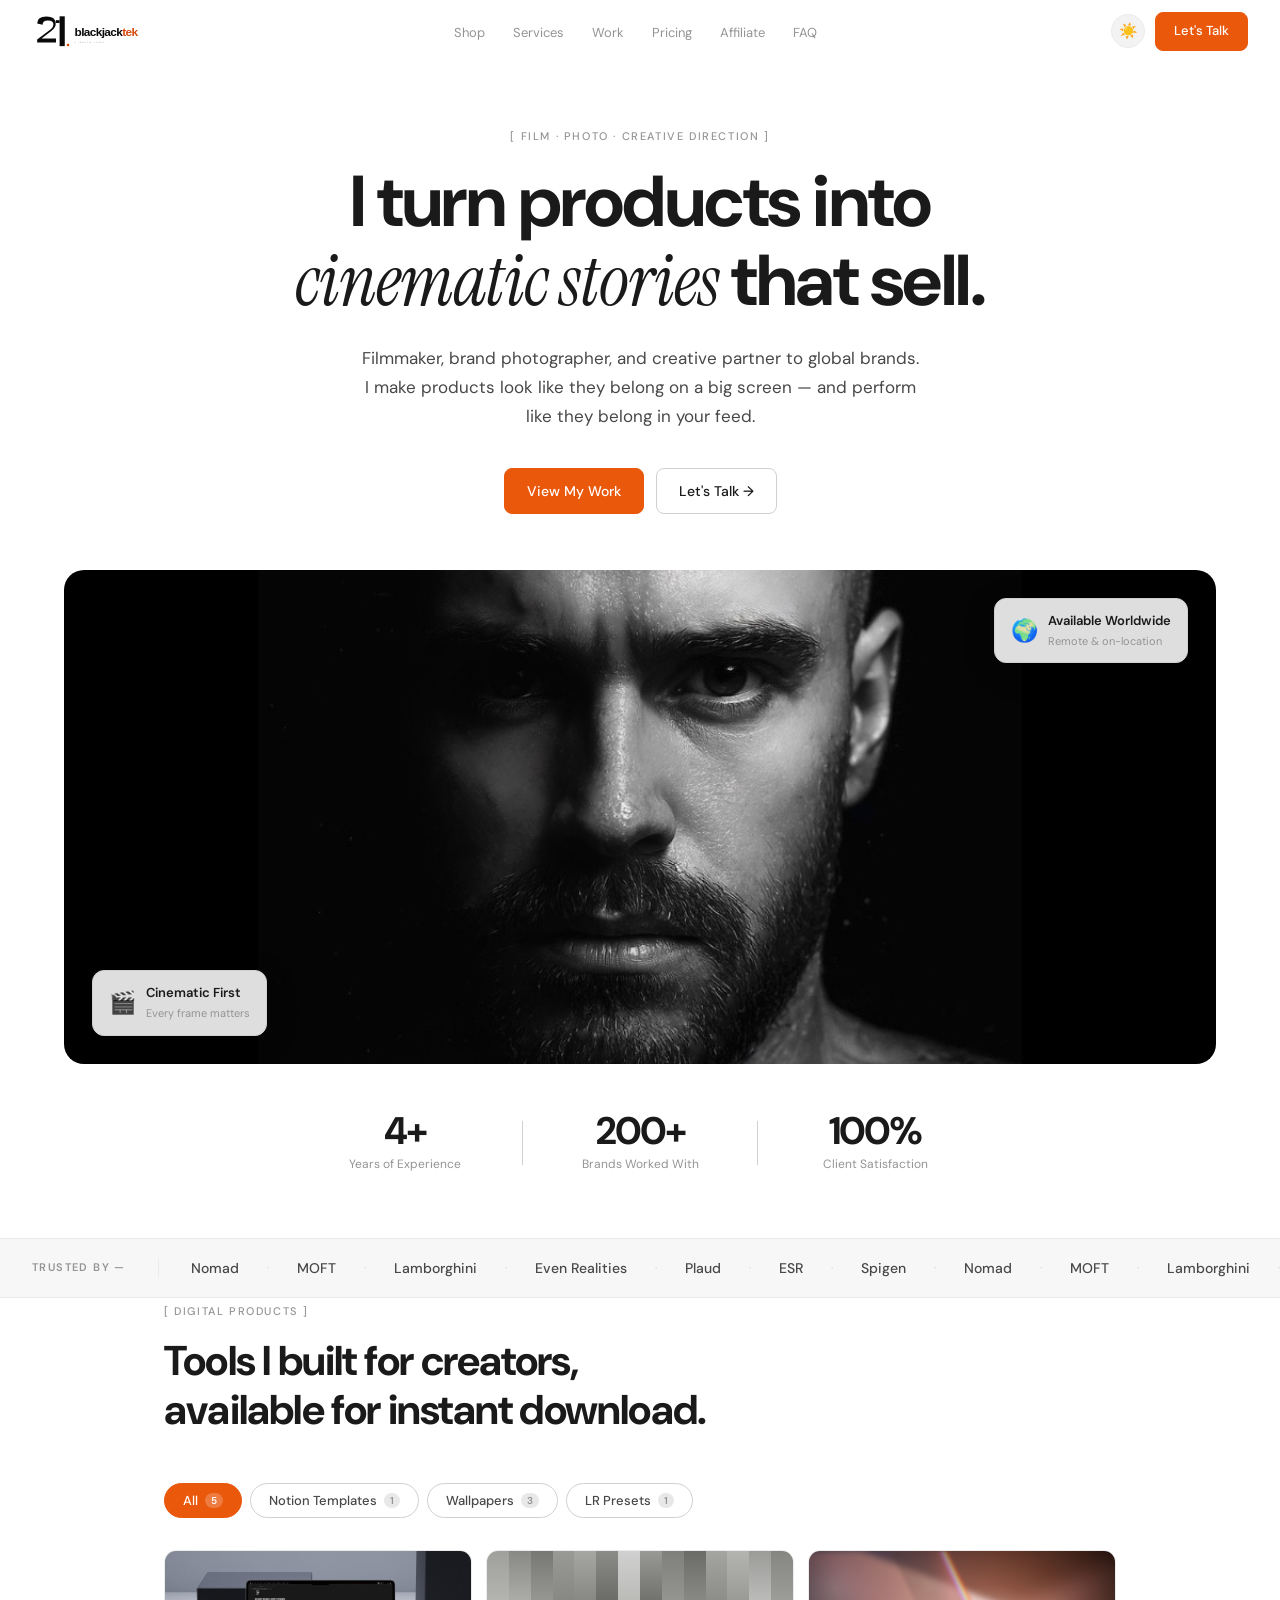
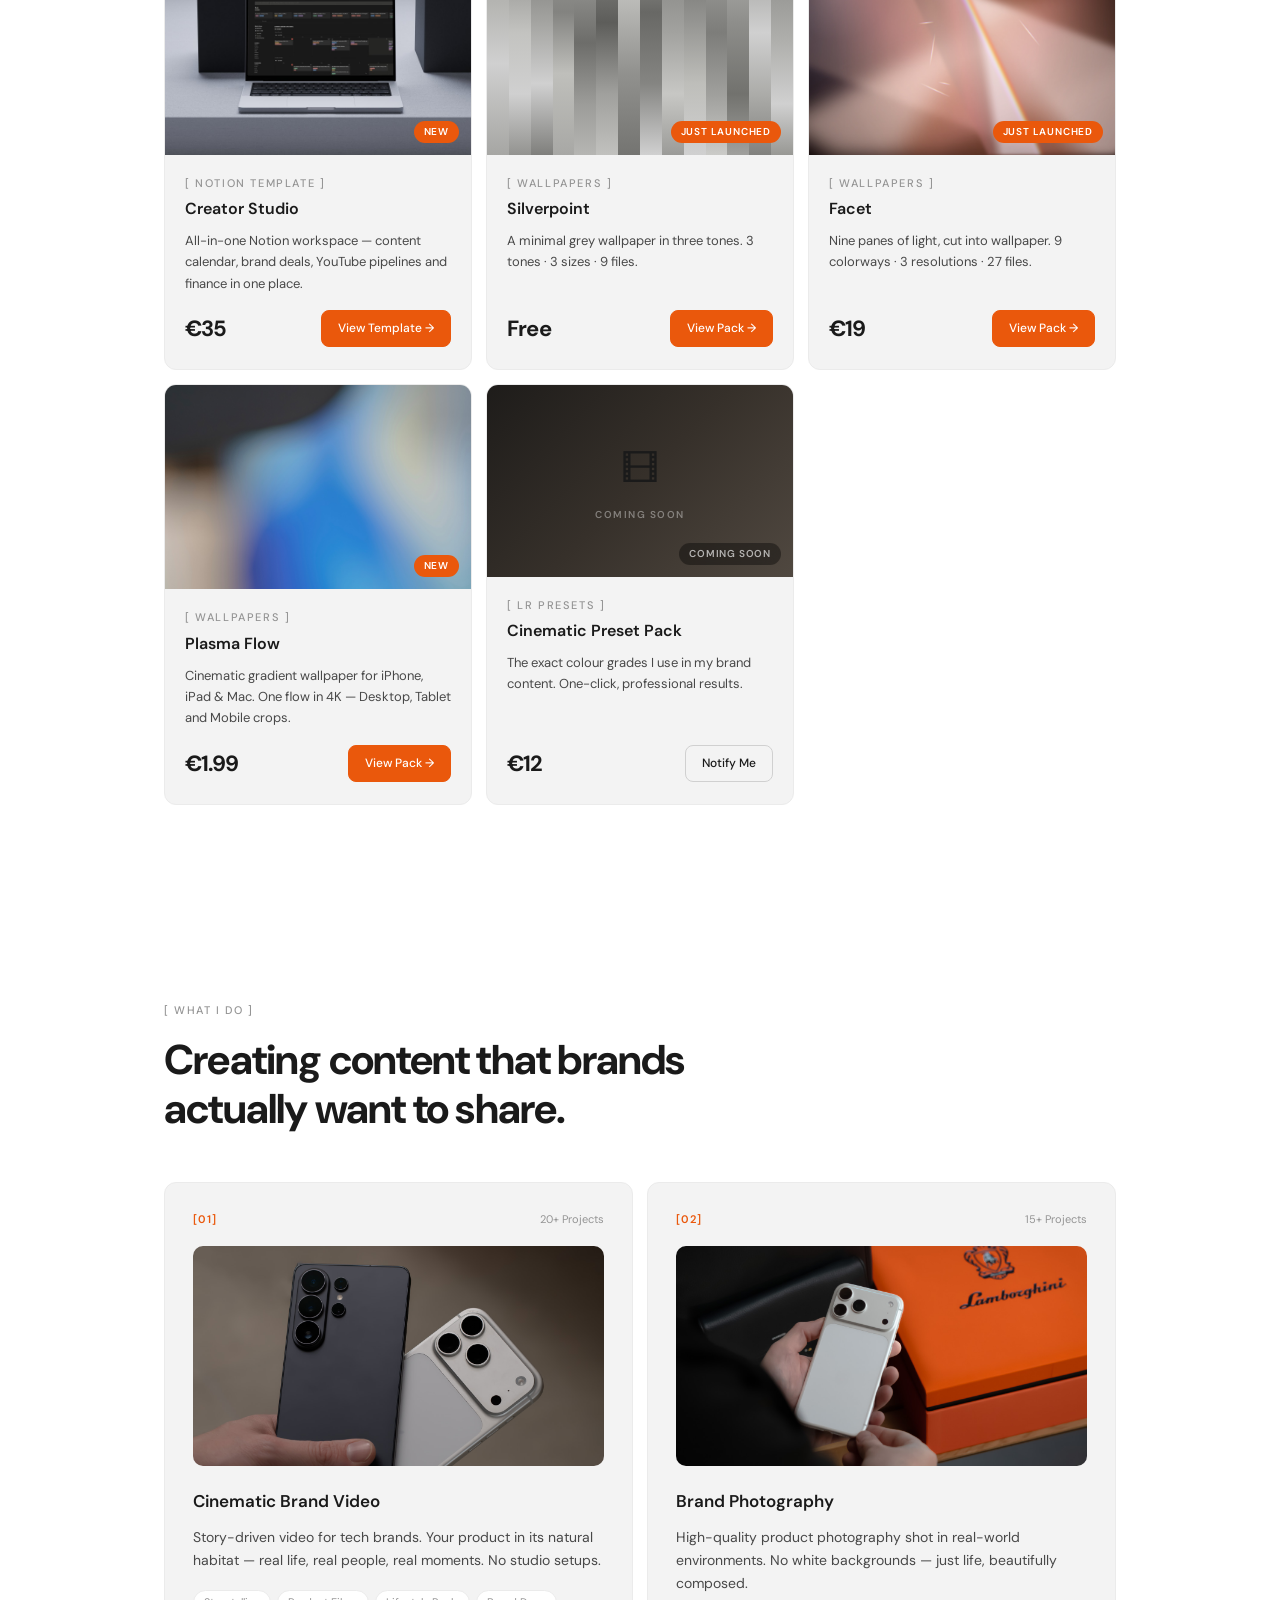
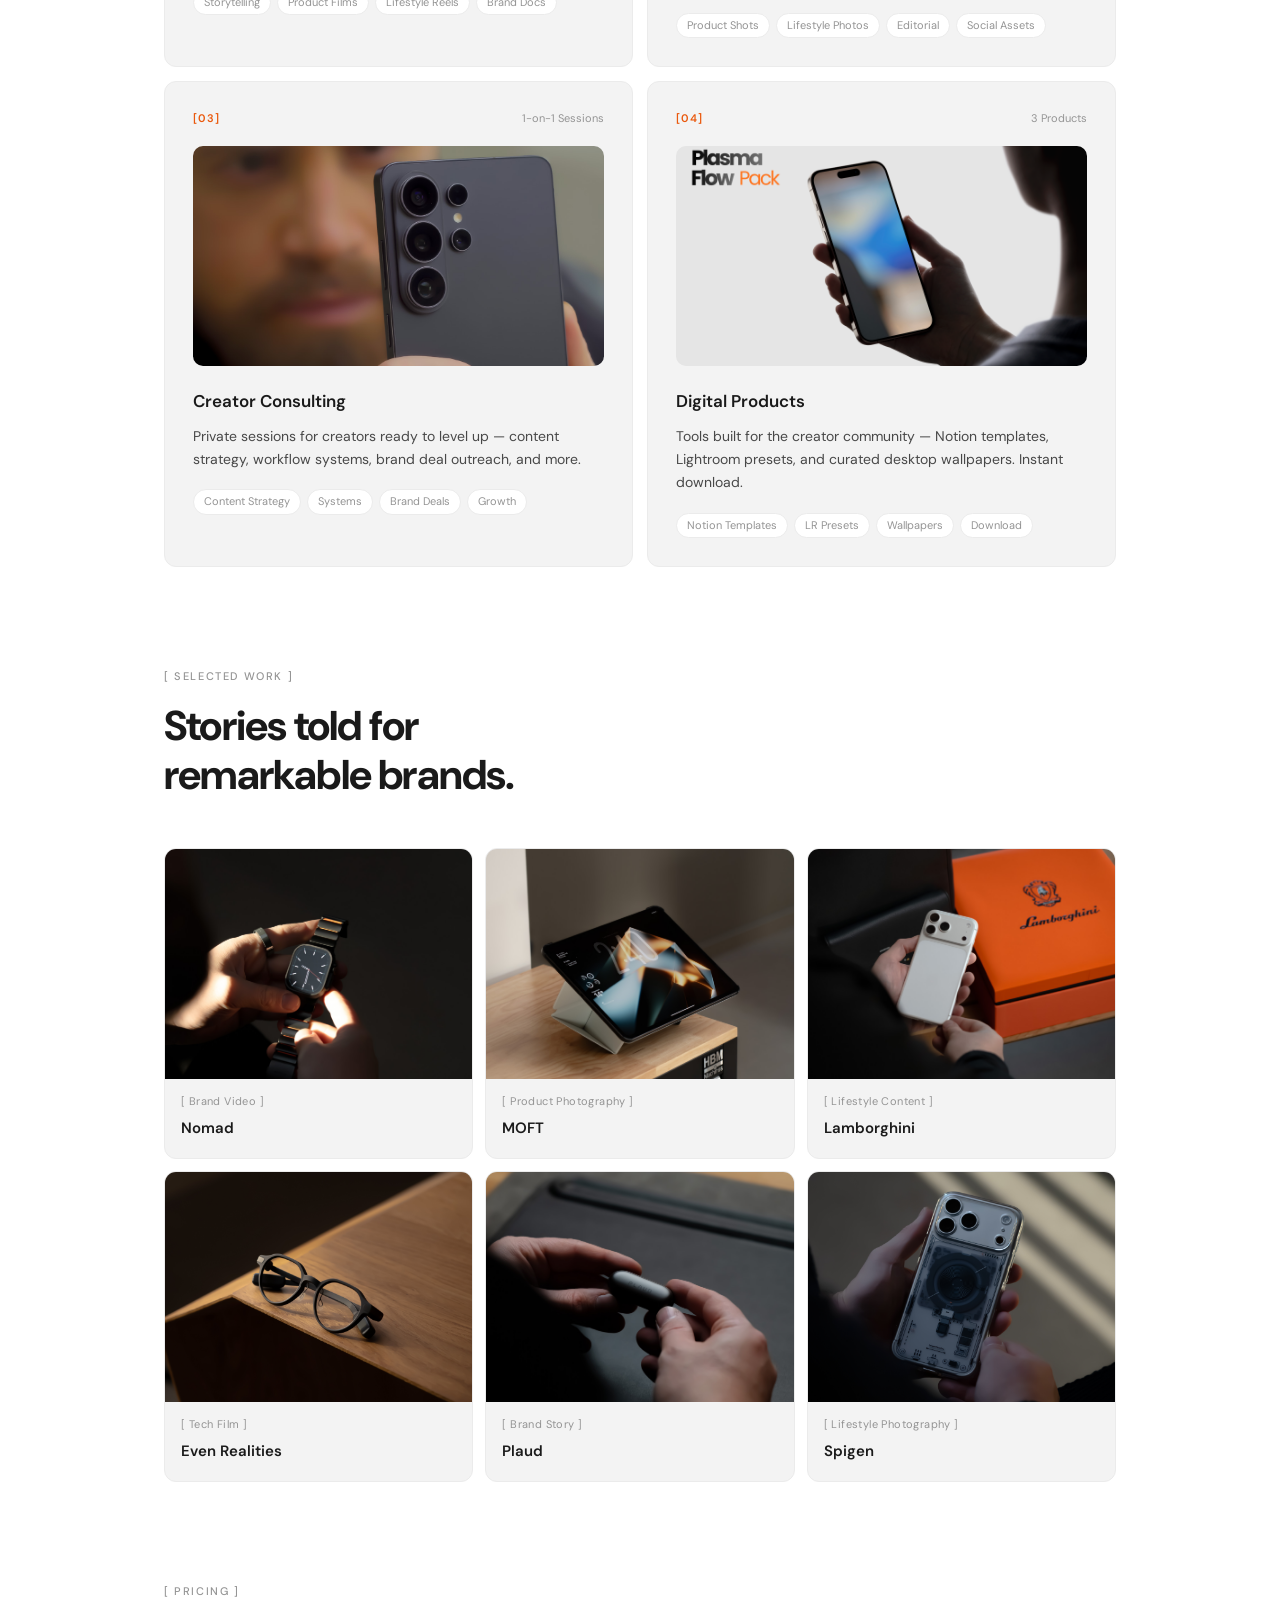
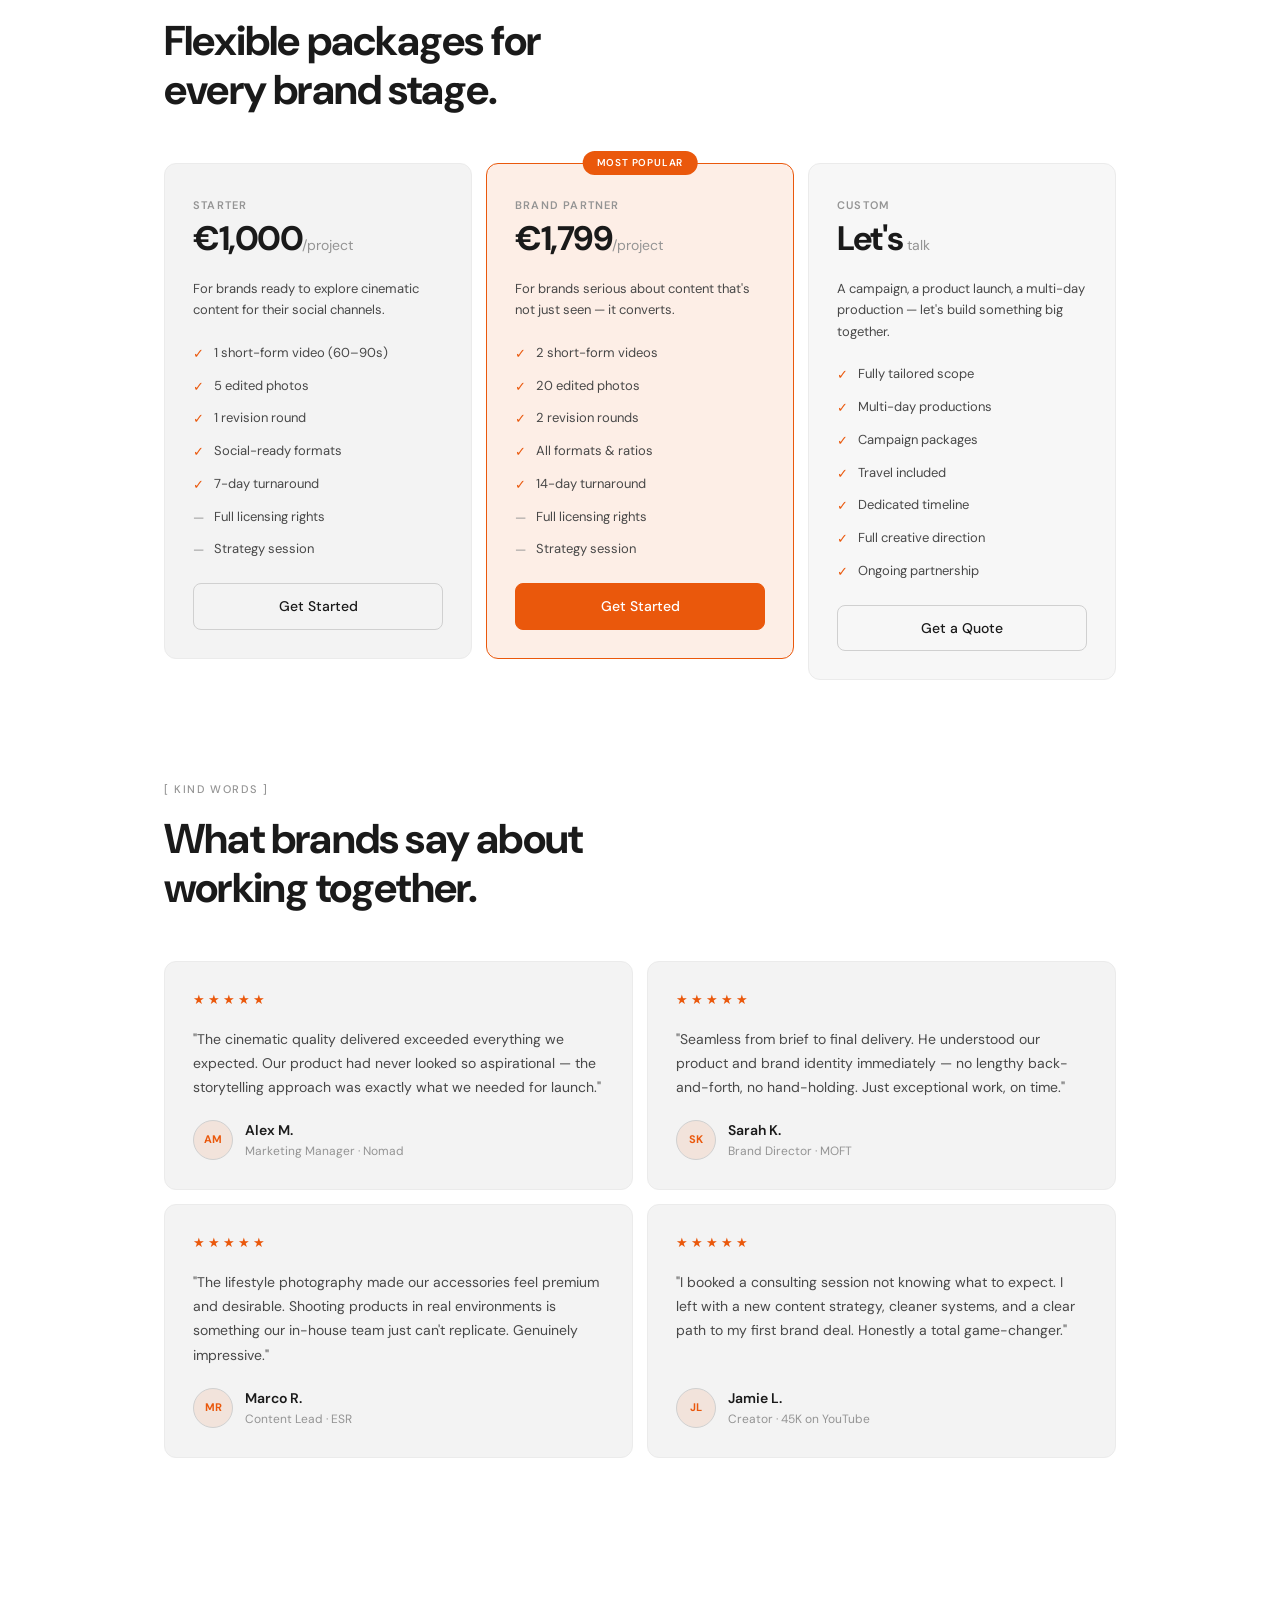
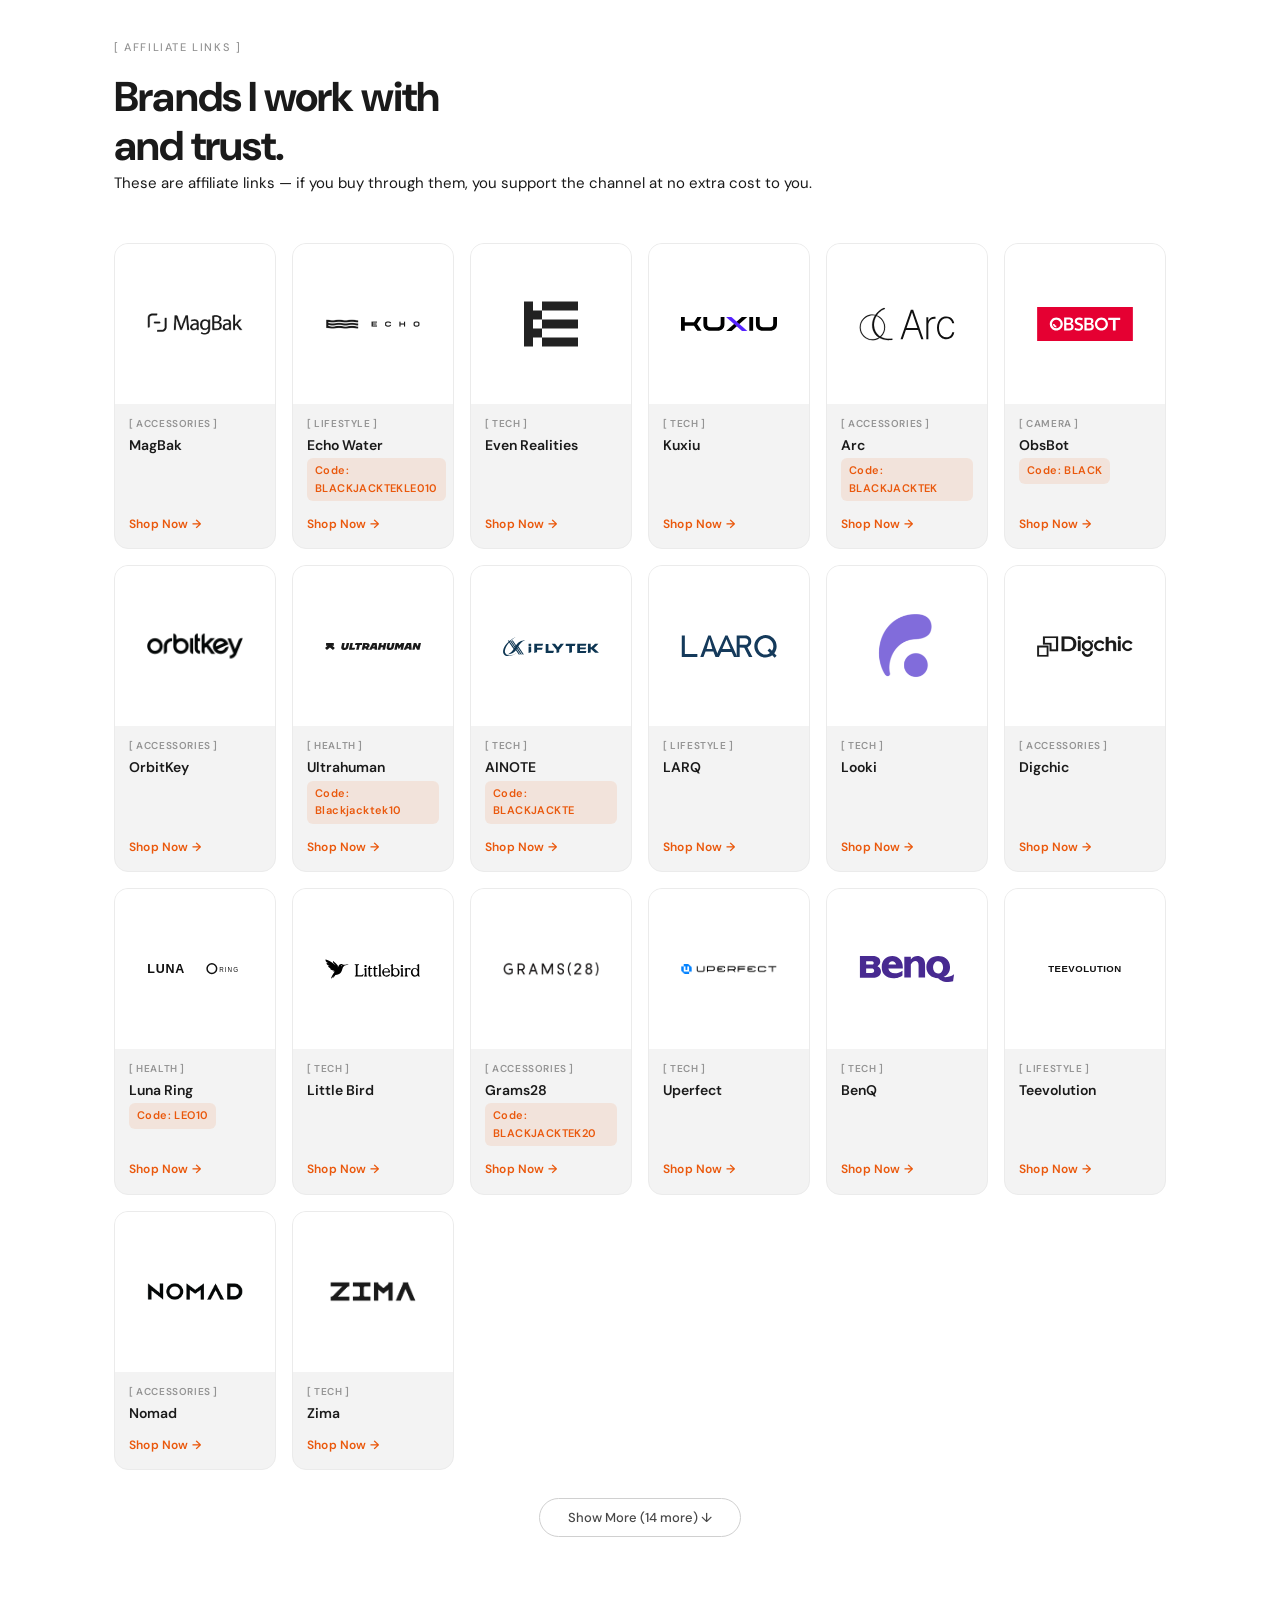
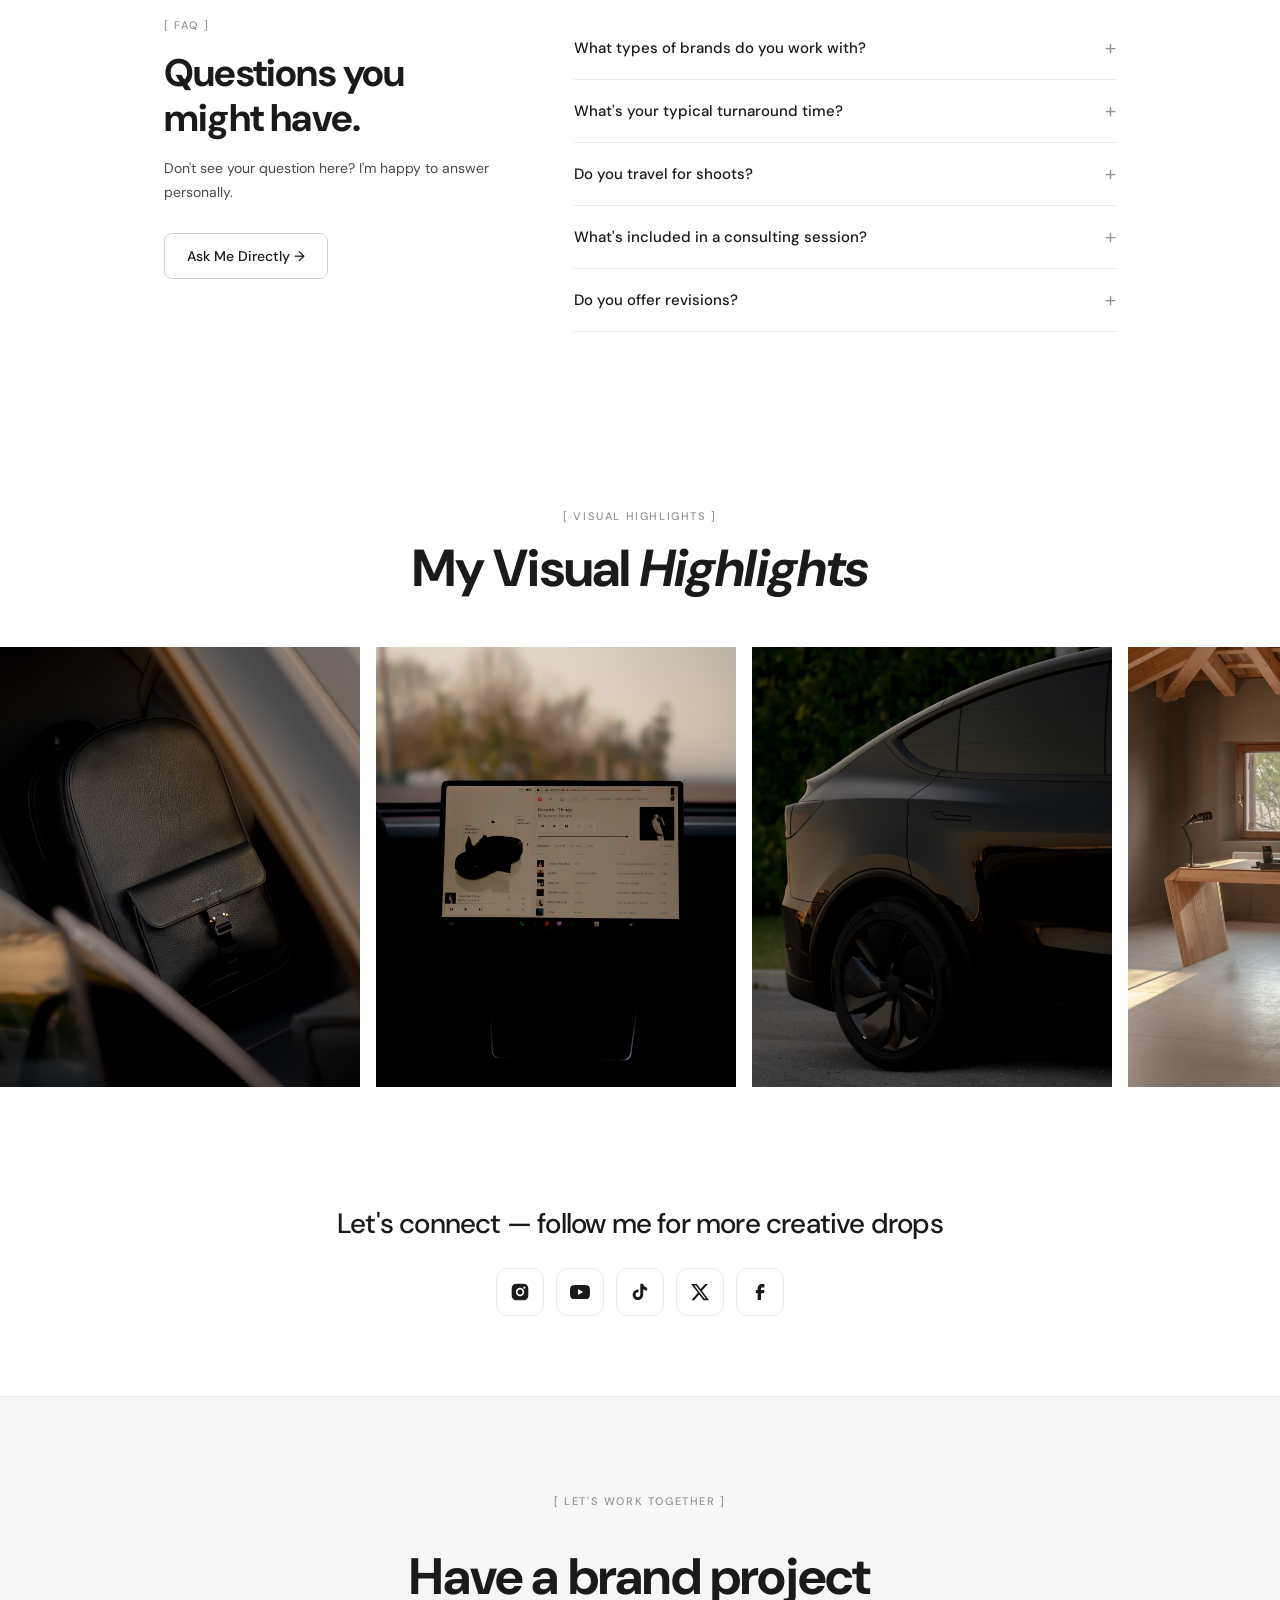
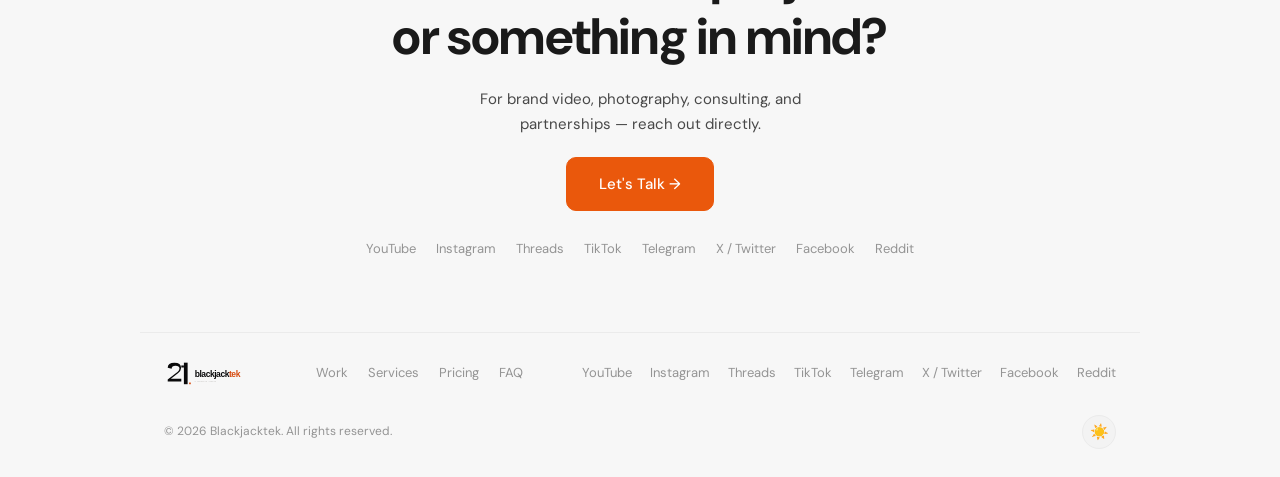
==== commit 3a3a1714: "Remove launch announcement strip (Silverpoint wallpaper banner) Wallpaper promo is no longer current" ====
--- a/index.html
+++ b/index.html
@@ -9,51 +9,6 @@
   <link href="https://fonts.googleapis.com/css2?family=DM+Sans:ital,opsz,wght@0,9..40,300;0,9..40,400;0,9..40,500;0,9..40,600;0,9..40,700;1,9..40,400&family=Instrument+Serif:ital@0;1&display=swap" rel="stylesheet" />
   <link rel="stylesheet" href="style.css" />
   <link rel="icon" type="image/png" href="brand/favicon.png" />
-  <style>
-    /* Launch-announcement strip — remove or hide after April 28 */
-    .launch-strip {
-      display: flex;
-      align-items: center;
-      justify-content: center;
-      gap: 14px;
-      padding: 10px 24px;
-      background: linear-gradient(90deg, var(--accent) 0%, #f97316 100%);
-      color: #fff;
-      font-size: 13px;
-      line-height: 1.3;
-      font-weight: 500;
-      letter-spacing: .2px;
-      transition: filter .15s;
-      position: relative; z-index: 201;
-    }
-    .launch-strip:hover { filter: brightness(1.06); }
-    .launch-strip em {
-      font-family: 'Instrument Serif', Georgia, serif;
-      font-style: italic;
-      font-weight: 400;
-      font-size: 15px;
-      letter-spacing: 0;
-    }
-    .launch-strip .ls-tag {
-      font-size: 10px;
-      letter-spacing: 1.6px;
-      text-transform: uppercase;
-      background: rgba(0,0,0,.18);
-      border-radius: 4px;
-      padding: 3px 8px;
-    }
-    .launch-strip .ls-cta {
-      opacity: .92;
-      border-bottom: 1px solid rgba(255,255,255,.5);
-      padding-bottom: 1px;
-    }
-    .launch-strip .ls-sep { opacity: .5; }
-    @media (max-width: 640px) {
-      .launch-strip { font-size: 12px; padding: 9px 14px; gap: 8px; }
-      .launch-strip em { font-size: 13px; }
-      .launch-strip .ls-sep, .launch-strip .ls-cta { display: none; }
-    }
-  </style>
   <script>
     (function(){
       const t=localStorage.getItem('theme')||(window.matchMedia('(prefers-color-scheme:light)').matches?'light':'dark');
@@ -66,16 +21,6 @@
   </script>
 </head>
 <body>
-
-<!-- ══════════════════════════════════════
-     LAUNCH STRIP — Facet announcement banner
-══════════════════════════════════════ -->
-<a href="https://www.instagram.com/blackjacktek/" data-cta="post" target="_blank" rel="noopener" class="launch-strip">
-  <span class="ls-tag">Free</span>
-  <span>Silverpoint — grey wallpaper pack, free this week</span>
-  <span class="ls-sep">—</span>
-  <span class="ls-cta">Comment “Silver” →</span>
-</a>
 
 <!-- ══════════════════════════════════════
      NAV
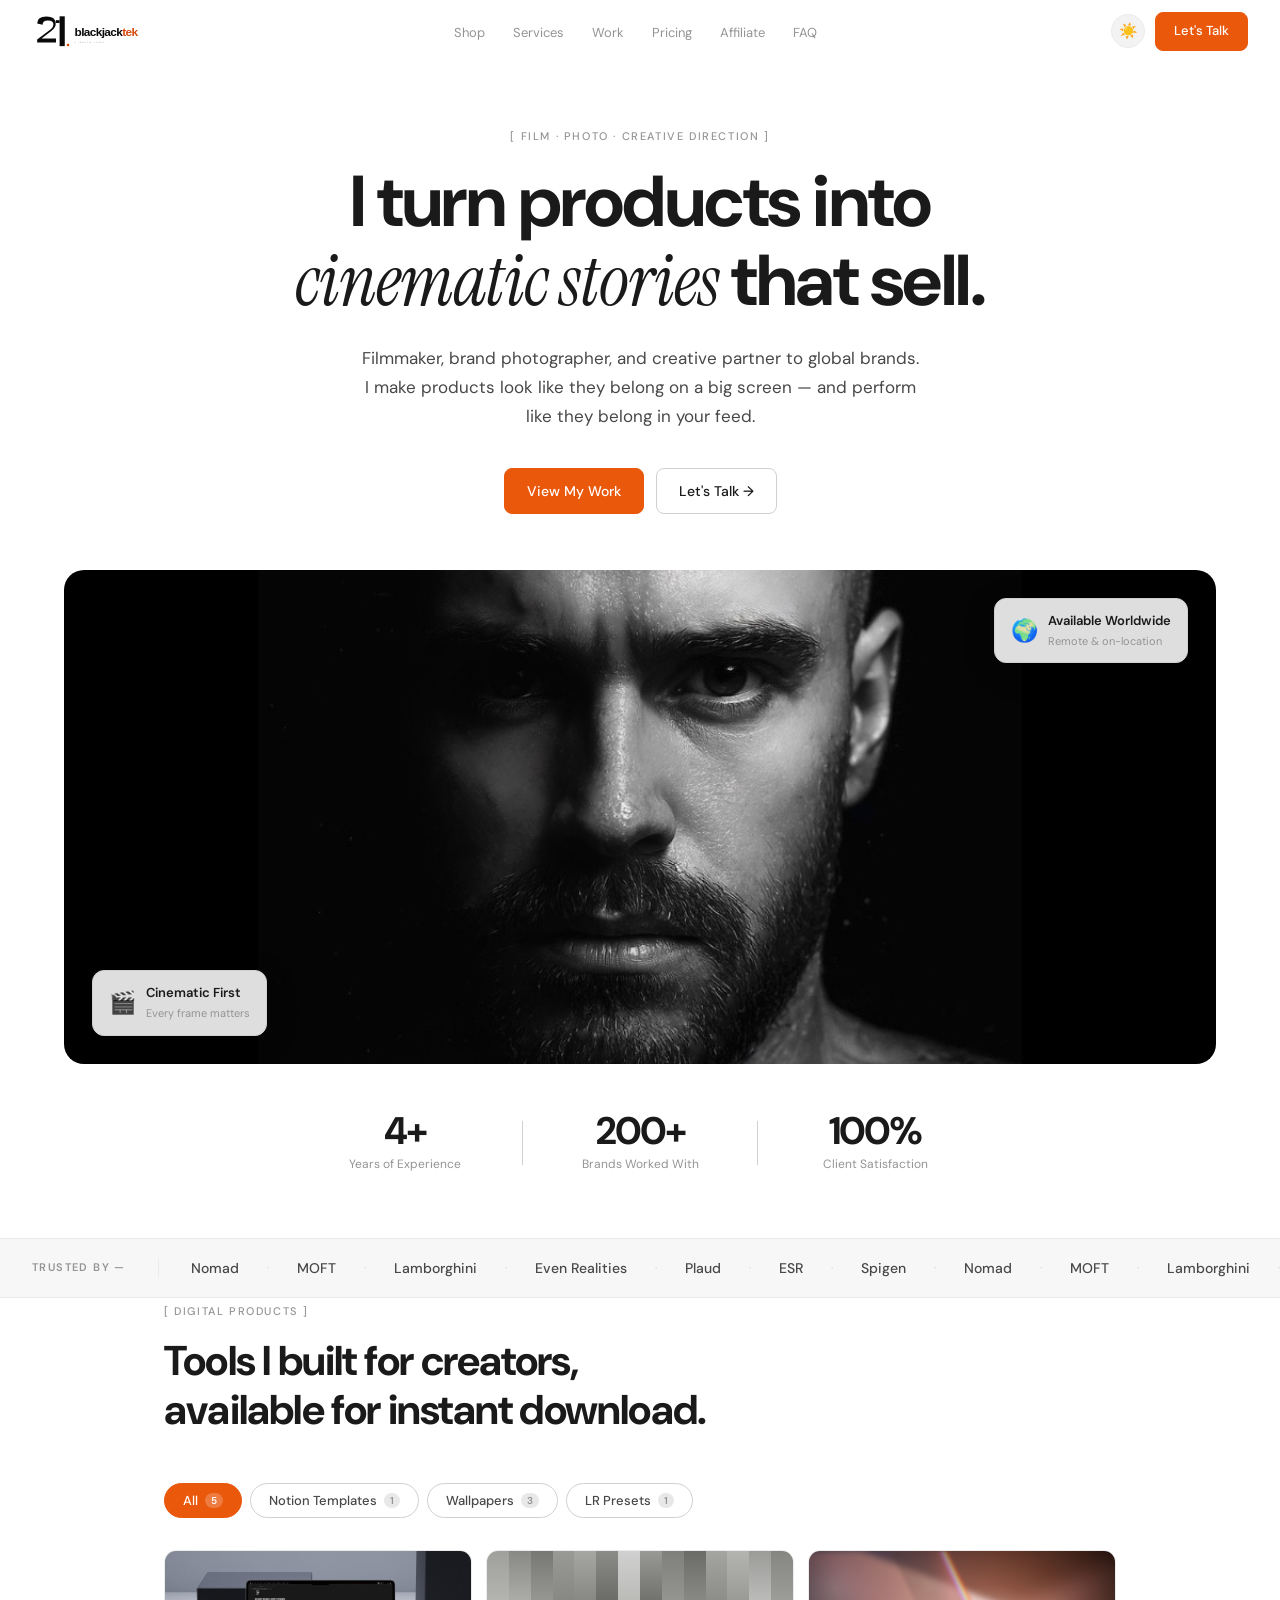
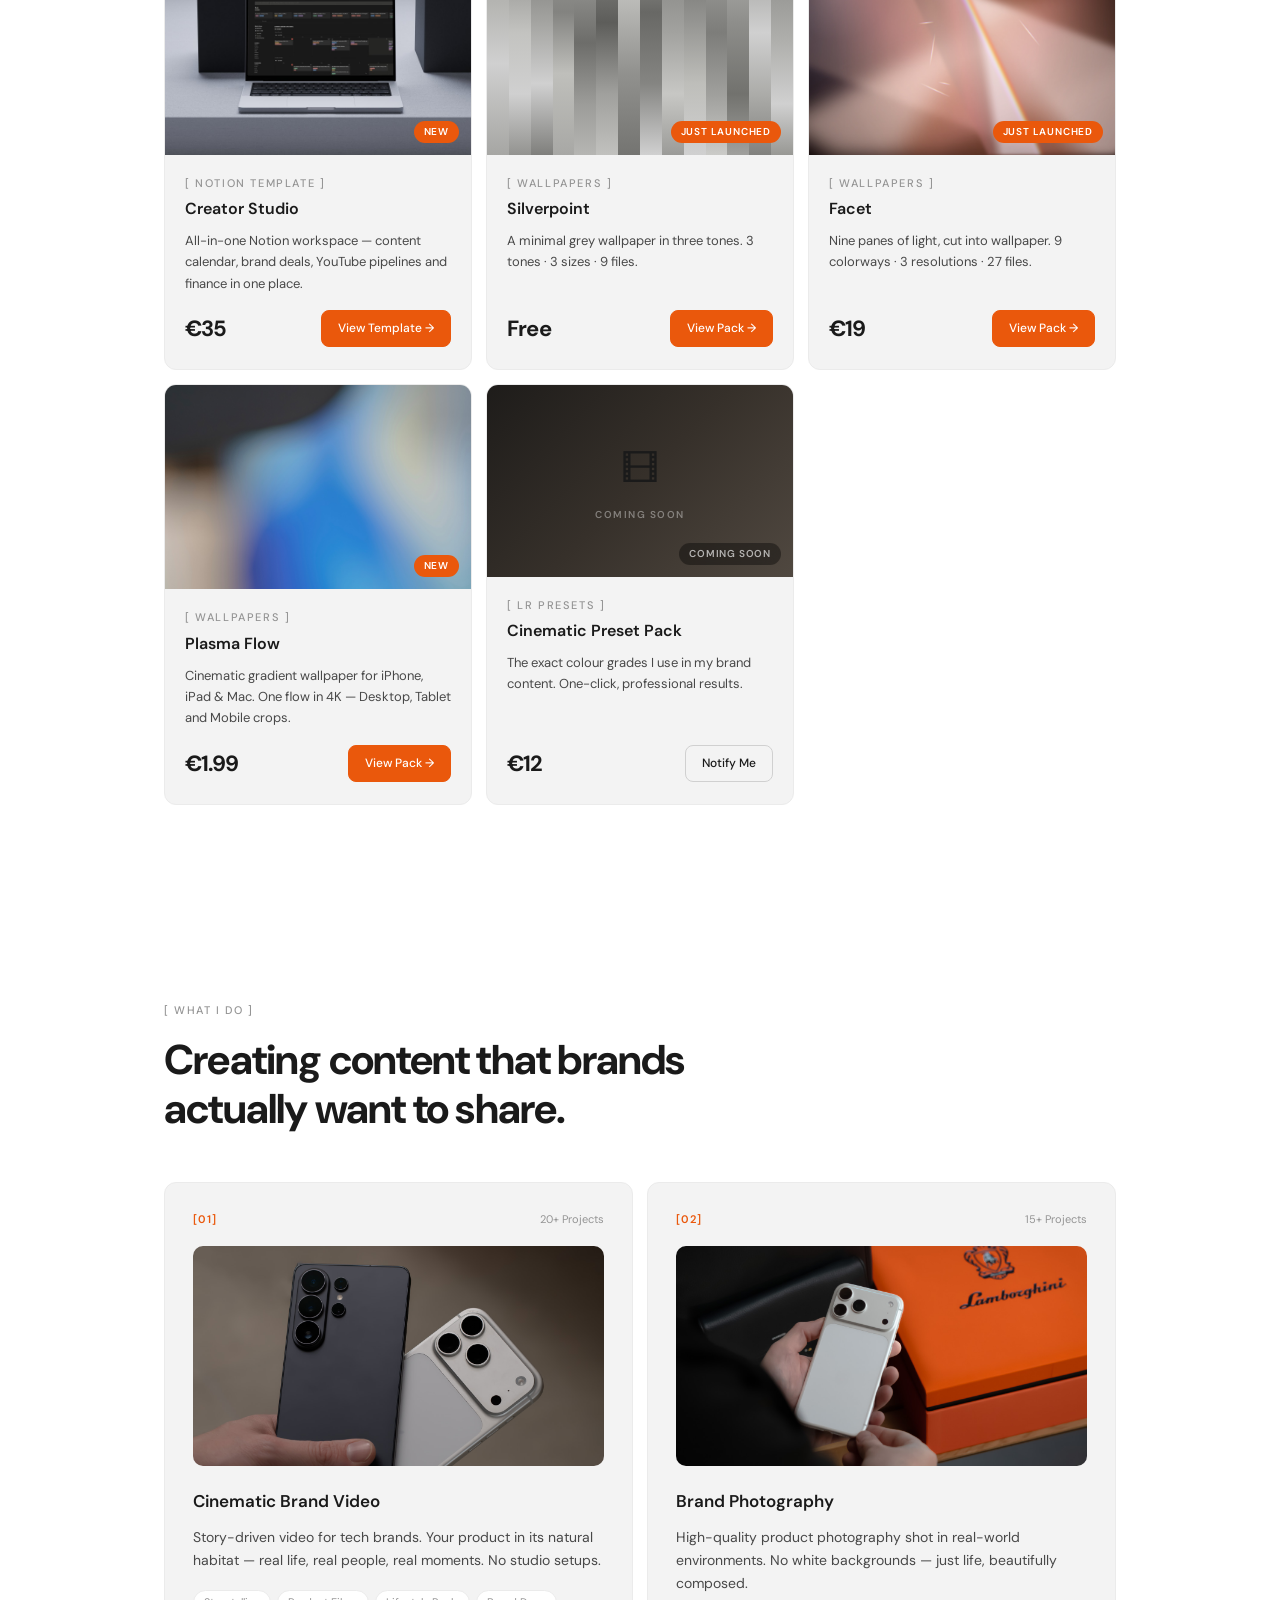
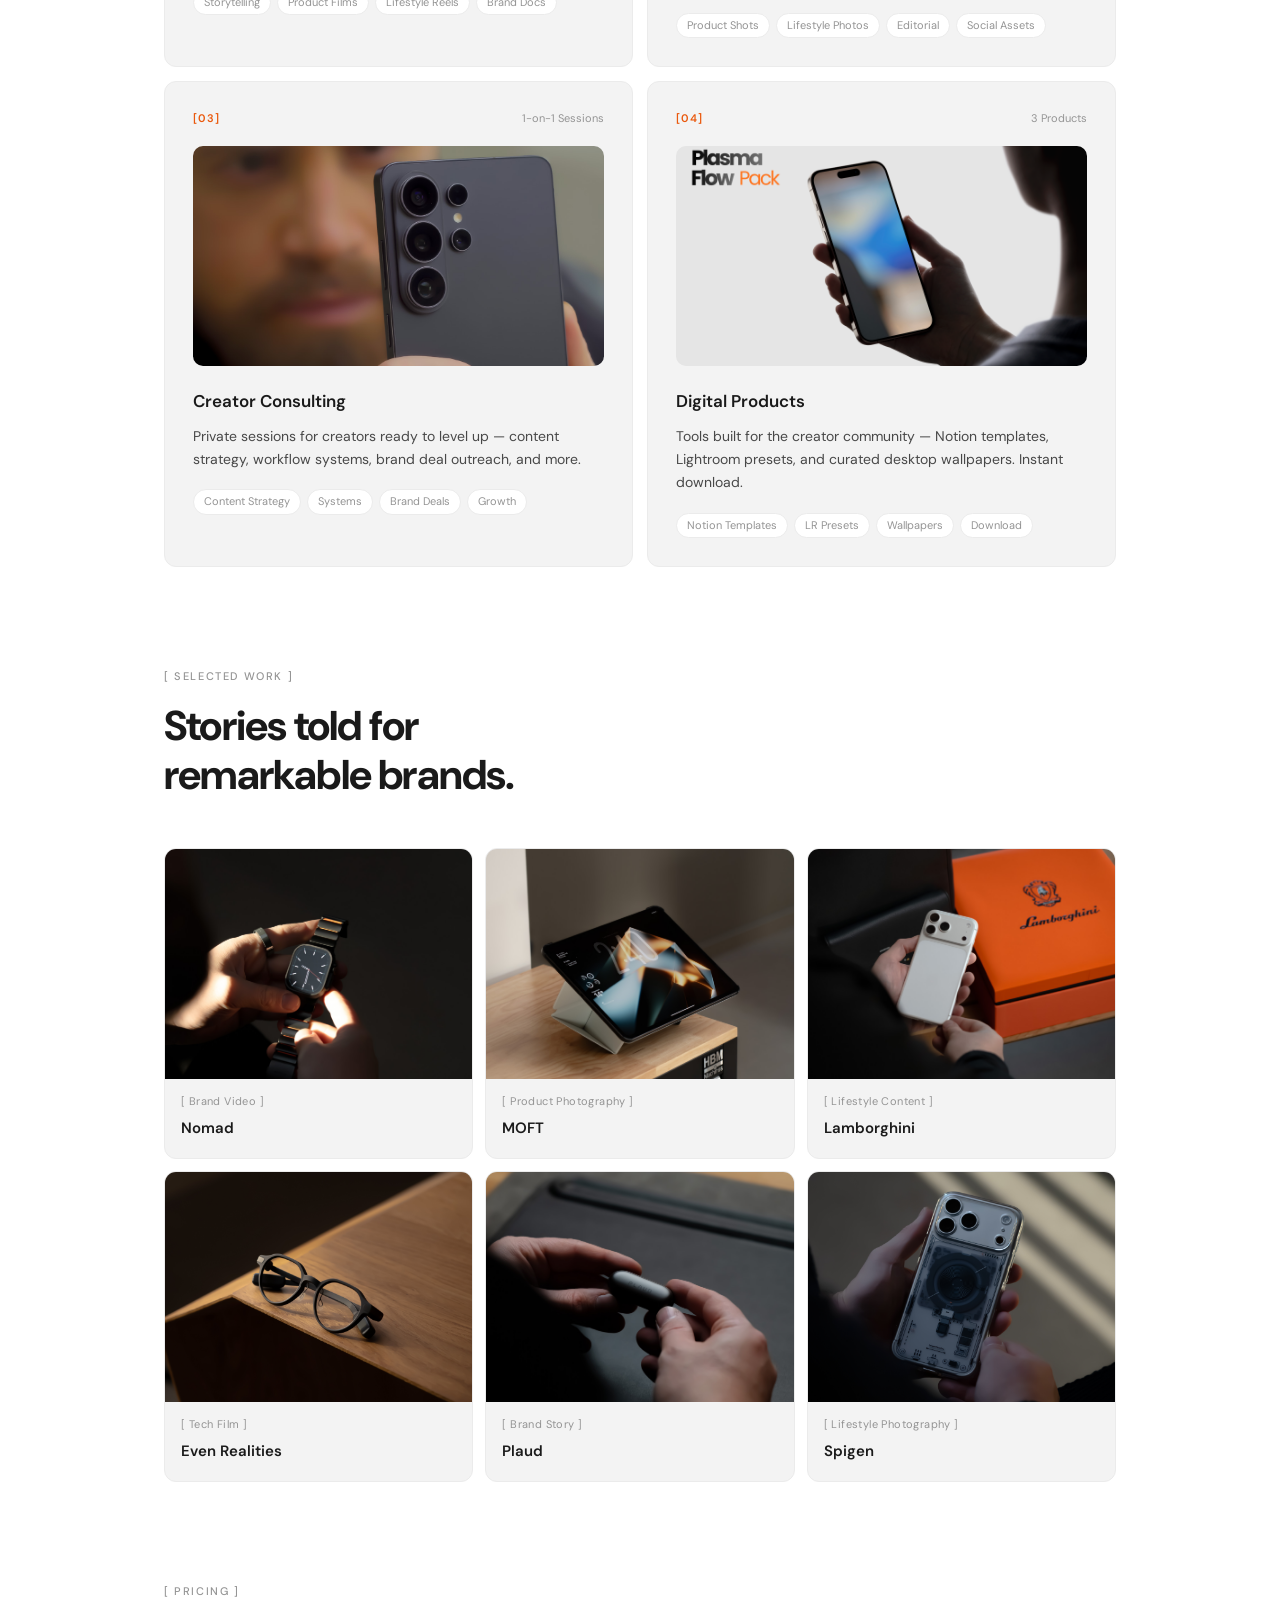
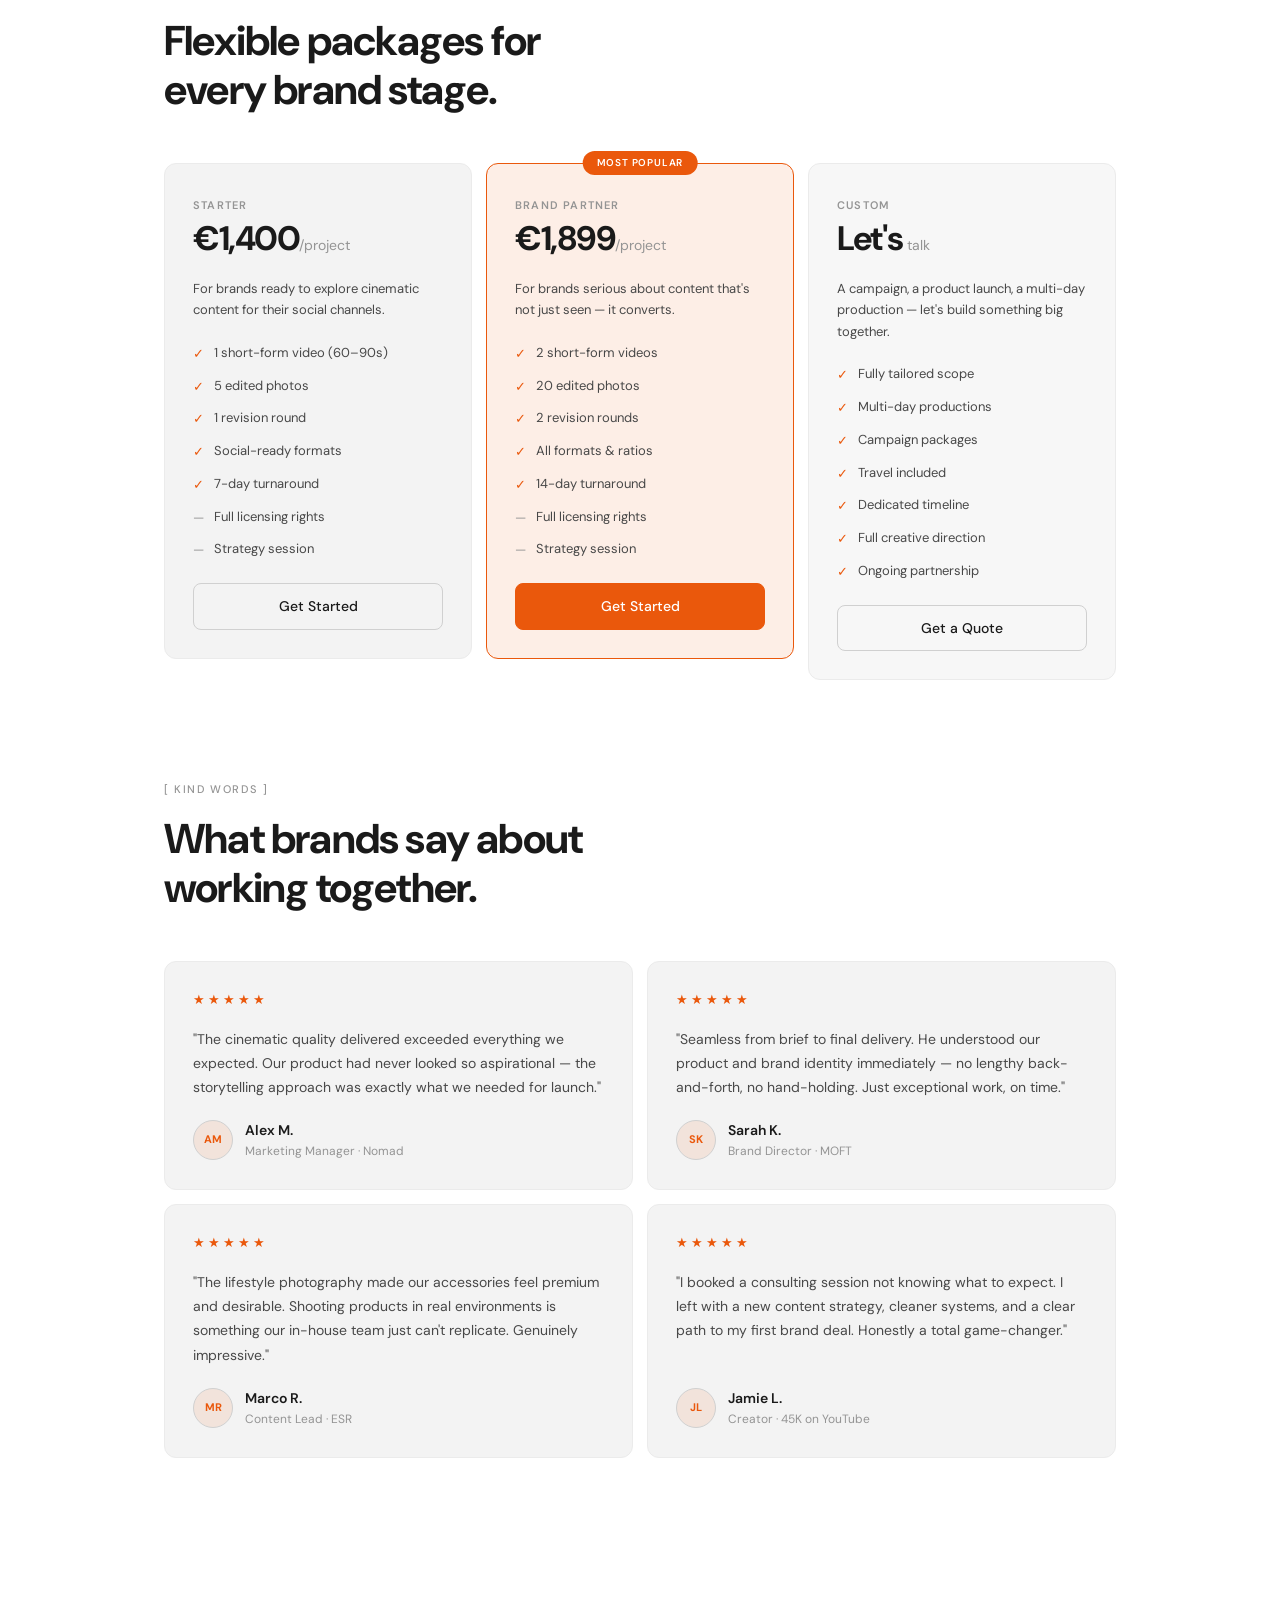
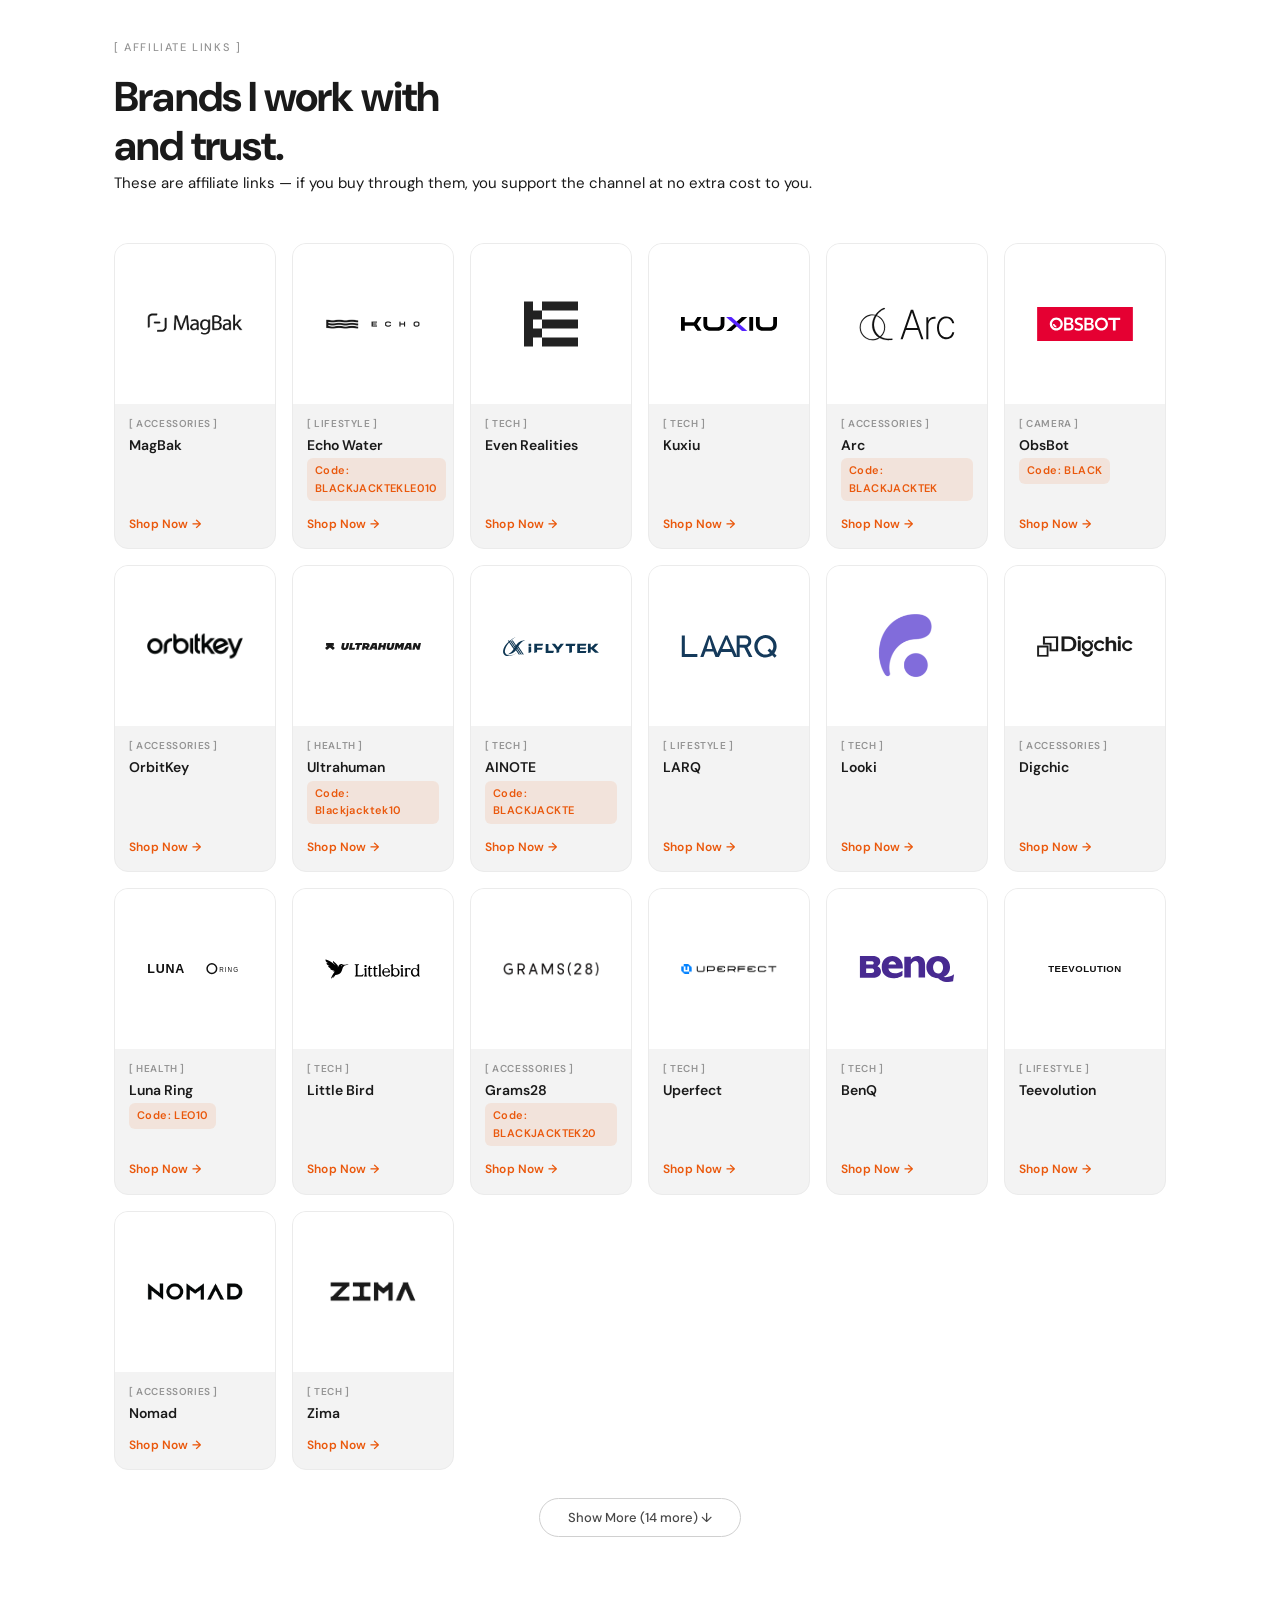
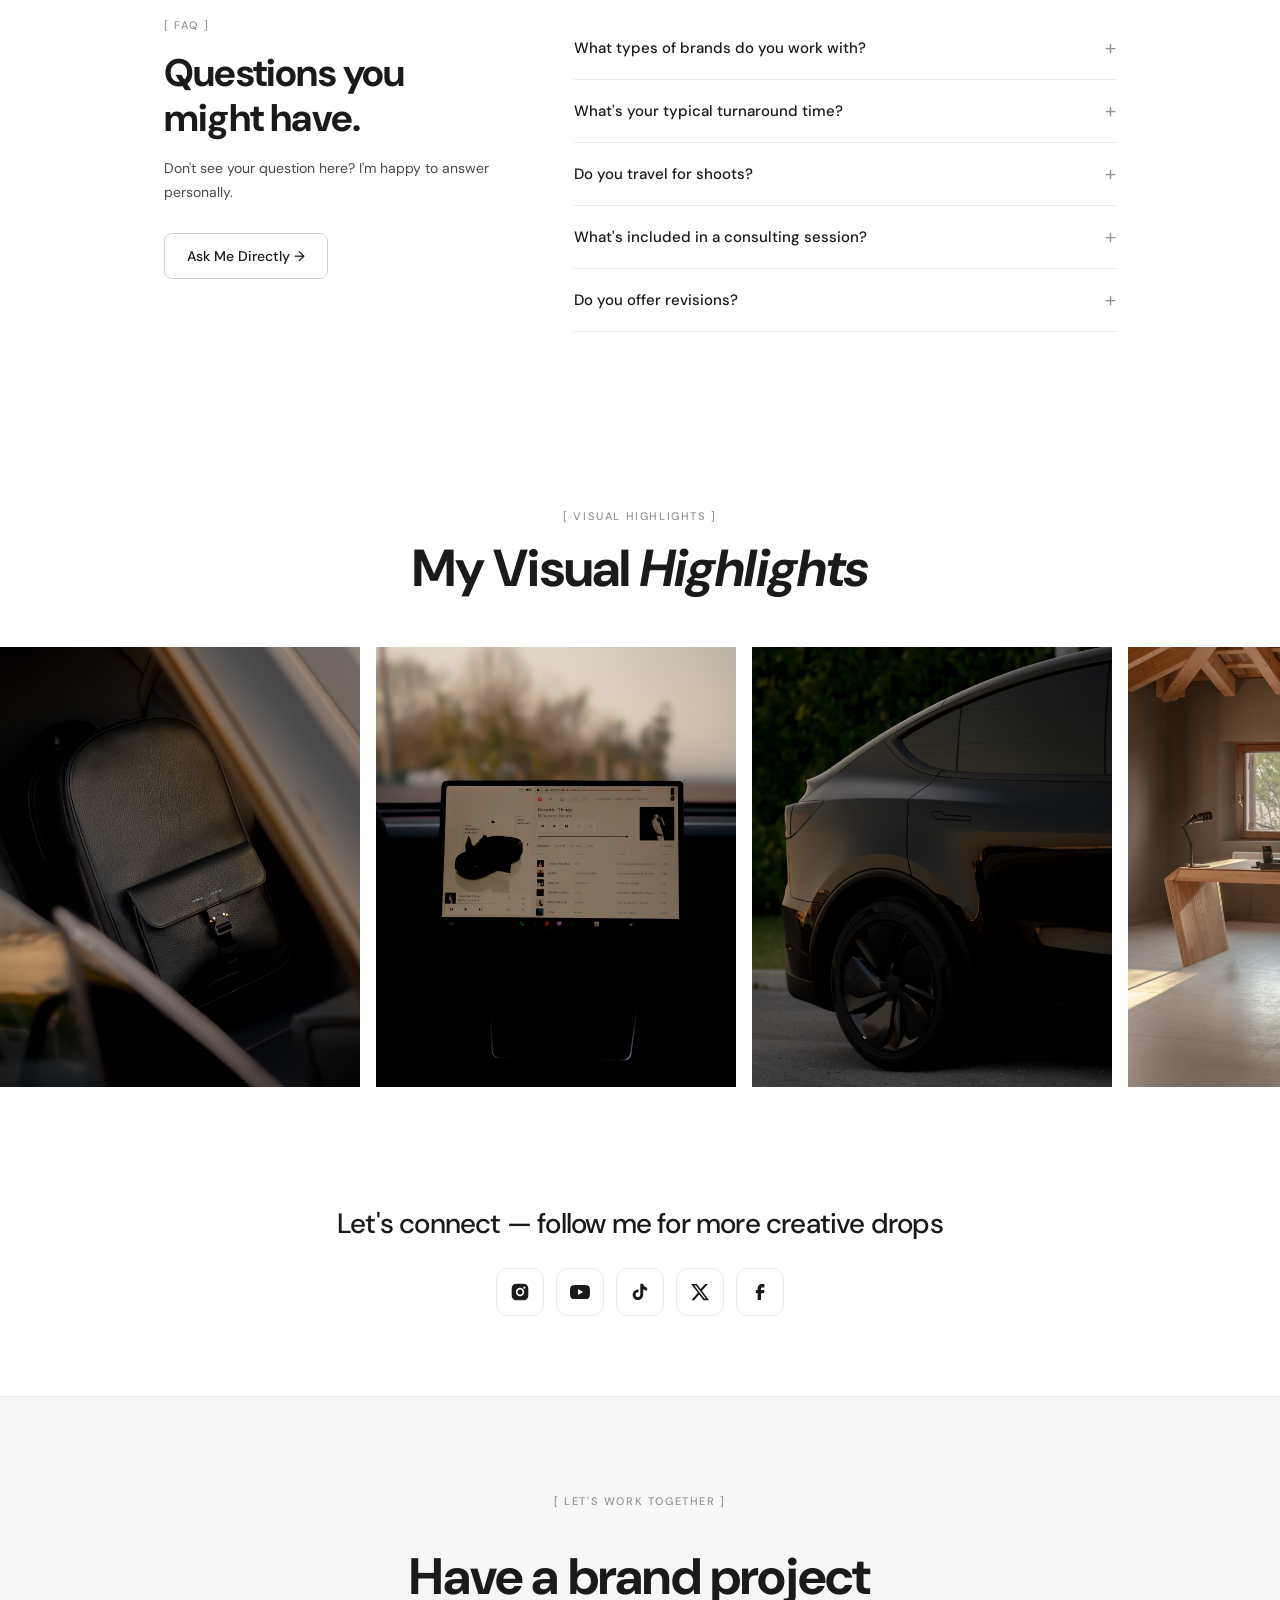
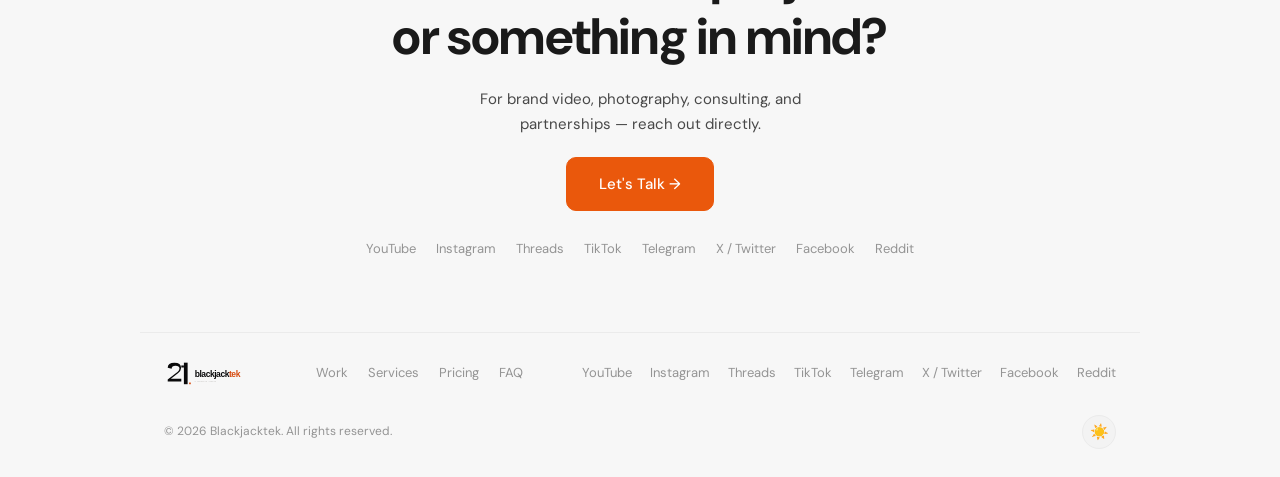
==== commit d39d8cb6: "Pricing: Starter to €1,400, Brand Partner to €1,899 Co-Authored-By: Claude Opus 4.8 <noreply@anthrop" ====
--- a/index.html
+++ b/index.html
@@ -362,7 +362,7 @@
     <div class="pricing-card">
       <div class="plan-header">
         <span class="plan-name">Starter</span>
-        <div class="plan-price">€1,000<span class="plan-per">/project</span></div>
+        <div class="plan-price">€1,400<span class="plan-per">/project</span></div>
       </div>
       <p class="plan-desc">For brands ready to explore cinematic content for their social channels.</p>
       <ul class="plan-features">
@@ -381,7 +381,7 @@
       <div class="plan-badge">Most Popular</div>
       <div class="plan-header">
         <span class="plan-name">Brand Partner</span>
-        <div class="plan-price">€1,799<span class="plan-per">/project</span></div>
+        <div class="plan-price">€1,899<span class="plan-per">/project</span></div>
       </div>
       <p class="plan-desc">For brands serious about content that's not just seen — it converts.</p>
       <ul class="plan-features">
